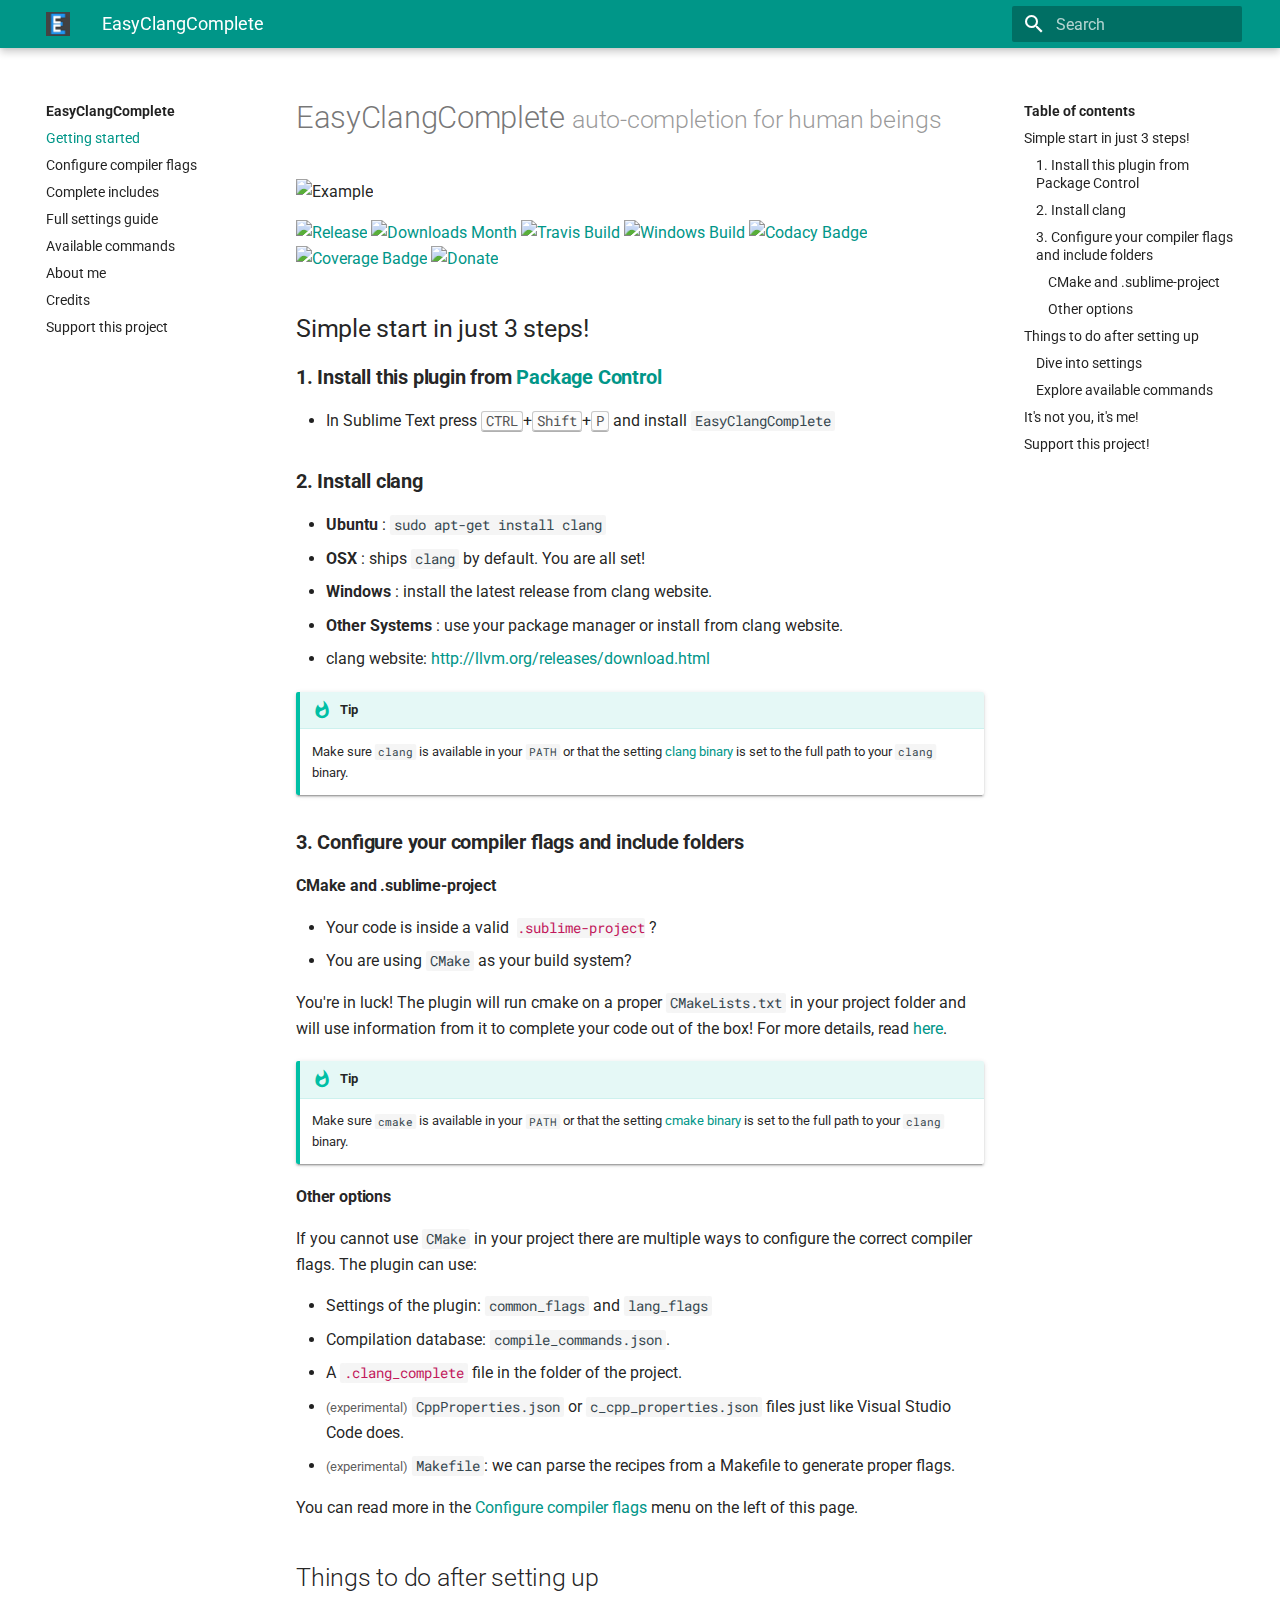
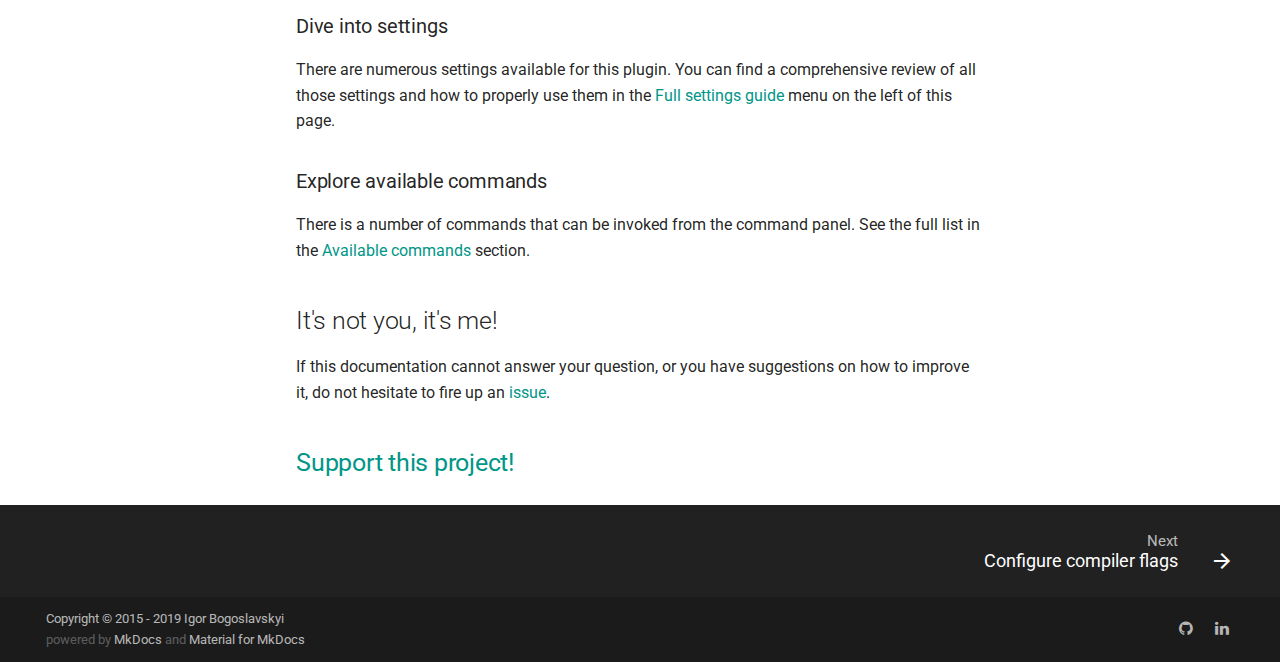
==== index.html @ f1933f2a "Deploy niosus/EasyClangComplete to github.com/niosus/EasyClangComplete.git:gh-pages" ====
<!doctype html>
<html lang="en" class="no-js">
  <head>
    
      <meta charset="utf-8">
      <meta name="viewport" content="width=device-width,initial-scale=1">
      <meta http-equiv="x-ua-compatible" content="ie=edge">
      
      
      
      
        <meta name="lang:clipboard.copy" content="Copy to clipboard">
      
        <meta name="lang:clipboard.copied" content="Copied to clipboard">
      
        <meta name="lang:search.language" content="en">
      
        <meta name="lang:search.pipeline.stopwords" content="True">
      
        <meta name="lang:search.pipeline.trimmer" content="True">
      
        <meta name="lang:search.result.none" content="No matching documents">
      
        <meta name="lang:search.result.one" content="1 matching document">
      
        <meta name="lang:search.result.other" content="# matching documents">
      
        <meta name="lang:search.tokenizer" content="[\s\-]+">
      
      <link rel="shortcut icon" href="img/favicon.ico">
      <meta name="generator" content="mkdocs-1.0.4, mkdocs-material-4.1.1">
    
    
      
        <title>EasyClangComplete</title>
      
    
    
      <link rel="stylesheet" href="assets/stylesheets/application.3020aac5.css">
      
        <link rel="stylesheet" href="assets/stylesheets/application-palette.224b79ff.css">
      
      
        
        
        <meta name="theme-color" content="#009688">
      
    
    
      <script src="assets/javascripts/modernizr.01ccdecf.js"></script>
    
    
      
        <link href="https://fonts.gstatic.com" rel="preconnect" crossorigin>
        <link rel="stylesheet" href="https://fonts.googleapis.com/css?family=Roboto:300,400,400i,700|Roboto+Mono">
        <style>body,input{font-family:"Roboto","Helvetica Neue",Helvetica,Arial,sans-serif}code,kbd,pre{font-family:"Roboto Mono","Courier New",Courier,monospace}</style>
      
    
    <link rel="stylesheet" href="assets/fonts/material-icons.css">
    
    
    
      
    
    
  </head>
  
    
    
    <body dir="ltr" data-md-color-primary="teal" data-md-color-accent="cyan">
  
    <svg class="md-svg">
      <defs>
        
        
      </defs>
    </svg>
    <input class="md-toggle" data-md-toggle="drawer" type="checkbox" id="__drawer" autocomplete="off">
    <input class="md-toggle" data-md-toggle="search" type="checkbox" id="__search" autocomplete="off">
    <label class="md-overlay" data-md-component="overlay" for="__drawer"></label>
    
      <a href="#easyclangcomplete-auto-completion-for-human-beings" tabindex="1" class="md-skip">
        Skip to content
      </a>
    
    
      <header class="md-header" data-md-component="header">
  <nav class="md-header-nav md-grid">
    <div class="md-flex">
      <div class="md-flex__cell md-flex__cell--shrink">
        <a href="." title="EasyClangComplete" class="md-header-nav__button md-logo">
          
            <img src="img/ecc.png" width="24" height="24">
          
        </a>
      </div>
      <div class="md-flex__cell md-flex__cell--shrink">
        <label class="md-icon md-icon--menu md-header-nav__button" for="__drawer"></label>
      </div>
      <div class="md-flex__cell md-flex__cell--stretch">
        <div class="md-flex__ellipsis md-header-nav__title" data-md-component="title">
          
            <span class="md-header-nav__topic">
              EasyClangComplete
            </span>
            <span class="md-header-nav__topic">
              Getting started
            </span>
          
        </div>
      </div>
      <div class="md-flex__cell md-flex__cell--shrink">
        
          <label class="md-icon md-icon--search md-header-nav__button" for="__search"></label>
          
<div class="md-search" data-md-component="search" role="dialog">
  <label class="md-search__overlay" for="__search"></label>
  <div class="md-search__inner" role="search">
    <form class="md-search__form" name="search">
      <input type="text" class="md-search__input" name="query" placeholder="Search" autocapitalize="off" autocorrect="off" autocomplete="off" spellcheck="false" data-md-component="query" data-md-state="active">
      <label class="md-icon md-search__icon" for="__search"></label>
      <button type="reset" class="md-icon md-search__icon" data-md-component="reset" tabindex="-1">
        &#xE5CD;
      </button>
    </form>
    <div class="md-search__output">
      <div class="md-search__scrollwrap" data-md-scrollfix>
        <div class="md-search-result" data-md-component="result">
          <div class="md-search-result__meta">
            Type to start searching
          </div>
          <ol class="md-search-result__list"></ol>
        </div>
      </div>
    </div>
  </div>
</div>
        
      </div>
      
    </div>
  </nav>
</header>
    
    <div class="md-container">
      
        
      
      
      <main class="md-main">
        <div class="md-main__inner md-grid" data-md-component="container">
          
            
              <div class="md-sidebar md-sidebar--primary" data-md-component="navigation">
                <div class="md-sidebar__scrollwrap">
                  <div class="md-sidebar__inner">
                    <nav class="md-nav md-nav--primary" data-md-level="0">
  <label class="md-nav__title md-nav__title--site" for="__drawer">
    <a href="." title="EasyClangComplete" class="md-nav__button md-logo">
      
        <img src="img/ecc.png" width="48" height="48">
      
    </a>
    EasyClangComplete
  </label>
  
  <ul class="md-nav__list" data-md-scrollfix>
    
      
      
      

  


  <li class="md-nav__item md-nav__item--active">
    
    <input class="md-toggle md-nav__toggle" data-md-toggle="toc" type="checkbox" id="__toc">
    
      
    
    
      <label class="md-nav__link md-nav__link--active" for="__toc">
        Getting started
      </label>
    
    <a href="." title="Getting started" class="md-nav__link md-nav__link--active">
      Getting started
    </a>
    
      
<nav class="md-nav md-nav--secondary">
  
  
    
  
  
    <label class="md-nav__title" for="__toc">Table of contents</label>
    <ul class="md-nav__list" data-md-scrollfix>
      
        <li class="md-nav__item">
  <a href="#simple-start-in-just-3-steps" title="Simple start in just 3 steps!" class="md-nav__link">
    Simple start in just 3 steps!
  </a>
  
    <nav class="md-nav">
      <ul class="md-nav__list">
        
          <li class="md-nav__item">
  <a href="#1-install-this-plugin-from-package-control" title="1. Install this plugin from Package Control" class="md-nav__link">
    1. Install this plugin from Package Control
  </a>
  
</li>
        
          <li class="md-nav__item">
  <a href="#2-install-clang" title="2. Install clang" class="md-nav__link">
    2. Install clang
  </a>
  
</li>
        
          <li class="md-nav__item">
  <a href="#3-configure-your-compiler-flags-and-include-folders" title="3. Configure your compiler flags and include folders" class="md-nav__link">
    3. Configure your compiler flags and include folders
  </a>
  
    <nav class="md-nav">
      <ul class="md-nav__list">
        
          <li class="md-nav__item">
  <a href="#cmake-and-sublime-project" title="CMake and .sublime-project" class="md-nav__link">
    CMake and .sublime-project
  </a>
  
</li>
        
          <li class="md-nav__item">
  <a href="#other-options" title="Other options" class="md-nav__link">
    Other options
  </a>
  
</li>
        
      </ul>
    </nav>
  
</li>
        
      </ul>
    </nav>
  
</li>
      
        <li class="md-nav__item">
  <a href="#things-to-do-after-setting-up" title="Things to do after setting up" class="md-nav__link">
    Things to do after setting up
  </a>
  
    <nav class="md-nav">
      <ul class="md-nav__list">
        
          <li class="md-nav__item">
  <a href="#dive-into-settings" title="Dive into settings" class="md-nav__link">
    Dive into settings
  </a>
  
</li>
        
          <li class="md-nav__item">
  <a href="#explore-available-commands" title="Explore available commands" class="md-nav__link">
    Explore available commands
  </a>
  
</li>
        
      </ul>
    </nav>
  
</li>
      
        <li class="md-nav__item">
  <a href="#its-not-you-its-me" title="It's not you, it's me!" class="md-nav__link">
    It's not you, it's me!
  </a>
  
</li>
      
        <li class="md-nav__item">
  <a href="#support-this-project" title="Support this project!" class="md-nav__link">
    Support this project!
  </a>
  
</li>
      
      
      
      
      
    </ul>
  
</nav>
    
  </li>

    
      
      
      


  <li class="md-nav__item">
    <a href="configs/" title="Configure compiler flags" class="md-nav__link">
      Configure compiler flags
    </a>
  </li>

    
      
      
      


  <li class="md-nav__item">
    <a href="includes_completion/" title="Complete includes" class="md-nav__link">
      Complete includes
    </a>
  </li>

    
      
      
      


  <li class="md-nav__item">
    <a href="settings/" title="Full settings guide" class="md-nav__link">
      Full settings guide
    </a>
  </li>

    
      
      
      


  <li class="md-nav__item">
    <a href="commands/" title="Available commands" class="md-nav__link">
      Available commands
    </a>
  </li>

    
      
      
      


  <li class="md-nav__item">
    <a href="about/" title="About me" class="md-nav__link">
      About me
    </a>
  </li>

    
      
      
      


  <li class="md-nav__item">
    <a href="credits/" title="Credits" class="md-nav__link">
      Credits
    </a>
  </li>

    
      
      
      


  <li class="md-nav__item">
    <a href="support/" title="Support this project" class="md-nav__link">
      Support this project
    </a>
  </li>

    
  </ul>
</nav>
                  </div>
                </div>
              </div>
            
            
              <div class="md-sidebar md-sidebar--secondary" data-md-component="toc">
                <div class="md-sidebar__scrollwrap">
                  <div class="md-sidebar__inner">
                    
<nav class="md-nav md-nav--secondary">
  
  
    
  
  
    <label class="md-nav__title" for="__toc">Table of contents</label>
    <ul class="md-nav__list" data-md-scrollfix>
      
        <li class="md-nav__item">
  <a href="#simple-start-in-just-3-steps" title="Simple start in just 3 steps!" class="md-nav__link">
    Simple start in just 3 steps!
  </a>
  
    <nav class="md-nav">
      <ul class="md-nav__list">
        
          <li class="md-nav__item">
  <a href="#1-install-this-plugin-from-package-control" title="1. Install this plugin from Package Control" class="md-nav__link">
    1. Install this plugin from Package Control
  </a>
  
</li>
        
          <li class="md-nav__item">
  <a href="#2-install-clang" title="2. Install clang" class="md-nav__link">
    2. Install clang
  </a>
  
</li>
        
          <li class="md-nav__item">
  <a href="#3-configure-your-compiler-flags-and-include-folders" title="3. Configure your compiler flags and include folders" class="md-nav__link">
    3. Configure your compiler flags and include folders
  </a>
  
    <nav class="md-nav">
      <ul class="md-nav__list">
        
          <li class="md-nav__item">
  <a href="#cmake-and-sublime-project" title="CMake and .sublime-project" class="md-nav__link">
    CMake and .sublime-project
  </a>
  
</li>
        
          <li class="md-nav__item">
  <a href="#other-options" title="Other options" class="md-nav__link">
    Other options
  </a>
  
</li>
        
      </ul>
    </nav>
  
</li>
        
      </ul>
    </nav>
  
</li>
      
        <li class="md-nav__item">
  <a href="#things-to-do-after-setting-up" title="Things to do after setting up" class="md-nav__link">
    Things to do after setting up
  </a>
  
    <nav class="md-nav">
      <ul class="md-nav__list">
        
          <li class="md-nav__item">
  <a href="#dive-into-settings" title="Dive into settings" class="md-nav__link">
    Dive into settings
  </a>
  
</li>
        
          <li class="md-nav__item">
  <a href="#explore-available-commands" title="Explore available commands" class="md-nav__link">
    Explore available commands
  </a>
  
</li>
        
      </ul>
    </nav>
  
</li>
      
        <li class="md-nav__item">
  <a href="#its-not-you-its-me" title="It's not you, it's me!" class="md-nav__link">
    It's not you, it's me!
  </a>
  
</li>
      
        <li class="md-nav__item">
  <a href="#support-this-project" title="Support this project!" class="md-nav__link">
    Support this project!
  </a>
  
</li>
      
      
      
      
      
    </ul>
  
</nav>
                  </div>
                </div>
              </div>
            
          
          <div class="md-content">
            <article class="md-content__inner md-typeset">
              
                
                
                <h1 id="easyclangcomplete-auto-completion-for-human-beings">EasyClangComplete <small> auto-completion for human beings </small><a class="headerlink" href="#easyclangcomplete-auto-completion-for-human-beings" title="Permanent link">&para;</a></h1>
<p><img alt="Example" src="img/AutoComplete.gif" /></p>
<p><a href="https://github.com/niosus/EasyClangComplete/releases"><img alt="Release" src="https://img.shields.io/github/release/niosus/EasyClangComplete.svg?style=flat-square" /></a>
<a href="https://packagecontrol.io/packages/EasyClangComplete"><img alt="Downloads Month" src="https://img.shields.io/packagecontrol/dm/EasyClangComplete.svg?maxAge=3600&amp;style=flat-square" /></a>
<a href="https://travis-ci.org/niosus/EasyClangComplete"><img alt="Travis Build" src="https://img.shields.io/travis/niosus/EasyClangComplete/master.svg?style=flat-square&amp;label=linux%20|%20osx" /></a>
<a href="https://ci.appveyor.com/project/niosus/easyclangcomplete/branch/master"><img alt="Windows Build" src="https://img.shields.io/appveyor/ci/niosus/easyclangcomplete/master.svg?style=flat-square&amp;label=windows" /></a>
<a href="https://www.codacy.com/app/zabugr/EasyClangComplete/dashboard"><img alt="Codacy Badge" src="https://img.shields.io/codacy/grade/254f8db44b004dffa76b8cebfece4c06.svg?style=flat-square&amp;label=quality" /></a>
<a href="https://www.codacy.com/app/zabugr/EasyClangComplete/dashboard"><img alt="Coverage Badge" src="https://img.shields.io/codacy/coverage/254f8db44b004dffa76b8cebfece4c06.svg?style=flat-square" /></a>
<a href="https://www.paypal.com/cgi-bin/webscr?cmd=_s-xclick&amp;hosted_button_id=2QLY7J4Q944HS"><img alt="Donate" src="https://img.shields.io/badge/Donate-PayPal-blue.svg?style=flat-square" /></a></p>
<h2 id="simple-start-in-just-3-steps"><strong>Simple start in just 3 steps!</strong><a class="headerlink" href="#simple-start-in-just-3-steps" title="Permanent link">&para;</a></h2>
<h3 id="1-install-this-plugin-from-package-control"><strong>1. Install this plugin from <a href="https://packagecontrol.io/">Package Control</a></strong><a class="headerlink" href="#1-install-this-plugin-from-package-control" title="Permanent link">&para;</a></h3>
<ul>
<li>In Sublime Text press <kbd>CTRL</kbd>+<kbd>Shift</kbd>+<kbd>P</kbd> and
  install <code class="codehilite">EasyClangComplete</code></li>
</ul>
<h3 id="2-install-clang"><strong>2. Install clang</strong><a class="headerlink" href="#2-install-clang" title="Permanent link">&para;</a></h3>
<ul>
<li><strong>Ubuntu</strong>        : <code class="codehilite">sudo apt-get install clang</code></li>
<li><strong>OSX</strong>           : ships <code class="codehilite">clang</code> by default. You are all set!</li>
<li><strong>Windows</strong>       : install the latest release from clang website.</li>
<li><strong>Other Systems</strong> : use your package manager or install from clang website.</li>
<li>clang website: <a href="http://llvm.org/releases/download.html">http://llvm.org/releases/download.html</a></li>
</ul>
<div class="admonition tip">
<p class="admonition-title">Tip</p>
<p>Make sure <code class="codehilite">clang</code> is available in your <code class="codehilite">PATH</code> or that the setting <a href="settings/#clang_binary">clang binary</a> is set to the full path to your <code class="codehilite">clang</code> binary.</p>
</div>
<h3 id="3-configure-your-compiler-flags-and-include-folders"><strong>3. Configure your compiler flags and include folders</strong><a class="headerlink" href="#3-configure-your-compiler-flags-and-include-folders" title="Permanent link">&para;</a></h3>
<h4 id="cmake-and-sublime-project">CMake and .sublime-project<a class="headerlink" href="#cmake-and-sublime-project" title="Permanent link">&para;</a></h4>
<ul>
<li>Your code is inside a valid
  <a href="https://www.sublimetext.com/docs/3/projects.html"><code class="codehilite"><span class="na">.sublime-project</span></code></a>?</li>
<li>You are using <code class="codehilite">CMake</code> as your build system?</li>
</ul>
<p>You're in luck! The plugin will run cmake on a proper <code class="codehilite">CMakeLists.txt</code> in your
project folder and will use information from it to complete your code out of
the box! For more details, read <a href="configs/#using-cmake-recommended">here</a>.</p>
<div class="admonition tip">
<p class="admonition-title">Tip</p>
<p>Make sure <code class="codehilite">cmake</code> is available in your <code class="codehilite">PATH</code> or that the setting <a href="settings/#cmake_binary">cmake binary</a> is set to the full path to your <code class="codehilite">clang</code> binary.</p>
</div>
<h4 id="other-options">Other options<a class="headerlink" href="#other-options" title="Permanent link">&para;</a></h4>
<p>If you cannot use <code class="codehilite">CMake</code> in your project there are multiple ways to configure
the correct compiler flags. The plugin can use:</p>
<ul>
<li>Settings of the plugin: <code class="codehilite">common_flags</code> and <code class="codehilite">lang_flags</code></li>
<li>Compilation database: <code class="codehilite">compile_commands.json</code>.</li>
<li>A <code class="codehilite"><span class="na">.clang_complete</span></code> file in the folder of the project.</li>
<li><small>(experimental)</small> <code class="codehilite">CppProperties.json</code> or <code class="codehilite">c_cpp_properties.json</code>
  files just like Visual Studio Code does.</li>
<li><small>(experimental)</small> <code class="codehilite">Makefile</code>: we can parse the recipes from a Makefile to generate proper flags.</li>
</ul>
<p>You can read more in the <a href="configs/">Configure compiler flags</a> menu on
the left of this page.</p>
<h2 id="things-to-do-after-setting-up">Things to do after setting up<a class="headerlink" href="#things-to-do-after-setting-up" title="Permanent link">&para;</a></h2>
<h3 id="dive-into-settings">Dive into settings<a class="headerlink" href="#dive-into-settings" title="Permanent link">&para;</a></h3>
<p>There are numerous settings available for this plugin. You can find a
comprehensive review of all those settings and how to properly use them in the
<a href="settings/">Full settings guide</a> menu on the left of this page.</p>
<h3 id="explore-available-commands">Explore available commands<a class="headerlink" href="#explore-available-commands" title="Permanent link">&para;</a></h3>
<p>There is a number of commands that can be invoked from the command panel. See the full list in the <a href="commands/">Available commands</a> section.</p>
<h2 id="its-not-you-its-me">It's not you, it's me!<a class="headerlink" href="#its-not-you-its-me" title="Permanent link">&para;</a></h2>
<p>If this documentation cannot answer your question, or you have suggestions on
how to improve it, do not hesitate to fire up an
<a href="https://github.com/niosus/EasyClangComplete/issues">issue</a>.</p>
<h2 id="support-this-project"><a href="support/"><strong>Support this project!</strong></a><a class="headerlink" href="#support-this-project" title="Permanent link">&para;</a></h2>
<script src="https://opencollective.com/easyclangcomplete/banner.js"></script>
                
                  
                
              
              
                


              
            </article>
          </div>
        </div>
      </main>
      
        
<footer class="md-footer">
  
    <div class="md-footer-nav">
      <nav class="md-footer-nav__inner md-grid">
        
        
          <a href="configs/" title="Configure compiler flags" class="md-flex md-footer-nav__link md-footer-nav__link--next" rel="next">
            <div class="md-flex__cell md-flex__cell--stretch md-footer-nav__title">
              <span class="md-flex__ellipsis">
                <span class="md-footer-nav__direction">
                  Next
                </span>
                Configure compiler flags
              </span>
            </div>
            <div class="md-flex__cell md-flex__cell--shrink">
              <i class="md-icon md-icon--arrow-forward md-footer-nav__button"></i>
            </div>
          </a>
        
      </nav>
    </div>
  
  <div class="md-footer-meta md-typeset">
    <div class="md-footer-meta__inner md-grid">
      <div class="md-footer-copyright">
        
          <div class="md-footer-copyright__highlight">
            Copyright &copy; 2015 - 2019 Igor Bogoslavskyi
          </div>
        
        powered by
        <a href="https://www.mkdocs.org">MkDocs</a>
        and
        <a href="https://squidfunk.github.io/mkdocs-material/">
          Material for MkDocs</a>
      </div>
      
  <div class="md-footer-social">
    <link rel="stylesheet" href="assets/fonts/font-awesome.css">
    
      <a href="https://github.com/niosus" class="md-footer-social__link fa fa-github"></a>
    
      <a href="https://www.linkedin.com/in/igor-bogoslavskyi-72650b43/" class="md-footer-social__link fa fa-linkedin"></a>
    
  </div>

    </div>
  </div>
</footer>
      
    </div>
    
      <script src="assets/javascripts/application.dc02f8ce.js"></script>
      
      <script>app.initialize({version:"1.0.4",url:{base:"."}})</script>
      
    
  </body>
</html>
---- assets/stylesheets/application.3020aac5.css ----
@charset "UTF-8";html{box-sizing:border-box}*,:after,:before{box-sizing:inherit}html{-webkit-text-size-adjust:none;-moz-text-size-adjust:none;-ms-text-size-adjust:none;text-size-adjust:none}body{margin:0}hr{overflow:visible;box-sizing:content-box}a{-webkit-text-decoration-skip:objects}a,button,input,label{-webkit-tap-highlight-color:transparent}a{color:inherit;text-decoration:none}small,sub,sup{font-size:80%}sub,sup{position:relative;line-height:0;vertical-align:baseline}sub{bottom:-.25em}sup{top:-.5em}img{border-style:none}table{border-collapse:separate;border-spacing:0}td,th{font-weight:400;vertical-align:top}button{margin:0;padding:0;border:0;outline-style:none;background:transparent;font-size:inherit}input{border:0;outline:0}.md-clipboard:before,.md-icon,.md-nav__button,.md-nav__link:after,.md-nav__title:before,.md-search-result__article--document:before,.md-source-file:before,.md-typeset .admonition>.admonition-title:before,.md-typeset .admonition>summary:before,.md-typeset .critic.comment:before,.md-typeset .footnote-backref,.md-typeset .task-list-control .task-list-indicator:before,.md-typeset details>.admonition-title:before,.md-typeset details>summary:before,.md-typeset summary:after{font-family:Material Icons;font-style:normal;font-variant:normal;font-weight:400;line-height:1;text-transform:none;white-space:nowrap;speak:none;word-wrap:normal;direction:ltr}.md-content__icon,.md-footer-nav__button,.md-header-nav__button,.md-nav__button,.md-nav__title:before,.md-search-result__article--document:before{display:inline-block;margin:.2rem;padding:.4rem;font-size:1.2rem;cursor:pointer}.md-icon--arrow-back:before{content:""}.md-icon--arrow-forward:before{content:""}.md-icon--menu:before{content:""}.md-icon--search:before{content:""}[dir=rtl] .md-icon--arrow-back:before{content:""}[dir=rtl] .md-icon--arrow-forward:before{content:""}body{-webkit-font-smoothing:antialiased;-moz-osx-font-smoothing:grayscale}body,input{color:rgba(0,0,0,.87);-webkit-font-feature-settings:"kern","liga";font-feature-settings:"kern","liga";font-family:Helvetica Neue,Helvetica,Arial,sans-serif}code,kbd,pre{color:rgba(0,0,0,.87);-webkit-font-feature-settings:"kern";font-feature-settings:"kern";font-family:Courier New,Courier,monospace}.md-typeset{font-size:.8rem;line-height:1.6;-webkit-print-color-adjust:exact}.md-typeset blockquote,.md-typeset ol,.md-typeset p,.md-typeset ul{margin:1em 0}.md-typeset h1{margin:0 0 2rem;color:rgba(0,0,0,.54);font-size:1.5625rem;line-height:1.3}.md-typeset h1,.md-typeset h2{font-weight:300;letter-spacing:-.01em}.md-typeset h2{margin:2rem 0 .8rem;font-size:1.25rem;line-height:1.4}.md-typeset h3{margin:1.6rem 0 .8rem;font-size:1rem;font-weight:400;letter-spacing:-.01em;line-height:1.5}.md-typeset h2+h3{margin-top:.8rem}.md-typeset h4{font-size:.8rem}.md-typeset h4,.md-typeset h5,.md-typeset h6{margin:.8rem 0;font-weight:700;letter-spacing:-.01em}.md-typeset h5,.md-typeset h6{color:rgba(0,0,0,.54);font-size:.64rem}.md-typeset h5{text-transform:uppercase}.md-typeset hr{margin:1.5em 0;border-bottom:.05rem dotted rgba(0,0,0,.26)}.md-typeset a{color:#3f51b5;word-break:break-word}.md-typeset a,.md-typeset a:before{transition:color .125s}.md-typeset a:active,.md-typeset a:hover{color:#536dfe}.md-typeset code,.md-typeset pre{background-color:hsla(0,0%,92.5%,.5);color:#37474f;font-size:85%;direction:ltr}.md-typeset code{margin:0 .29412em;padding:.07353em 0;border-radius:.1rem;box-shadow:.29412em 0 0 hsla(0,0%,92.5%,.5),-.29412em 0 0 hsla(0,0%,92.5%,.5);word-break:break-word;-webkit-box-decoration-break:clone;box-decoration-break:clone}.md-typeset h1 code,.md-typeset h2 code,.md-typeset h3 code,.md-typeset h4 code,.md-typeset h5 code,.md-typeset h6 code{margin:0;background-color:transparent;box-shadow:none}.md-typeset a>code{margin:inherit;padding:inherit;border-radius:initial;background-color:inherit;color:inherit;box-shadow:none}.md-typeset pre{position:relative;margin:1em 0;border-radius:.1rem;line-height:1.4;-webkit-overflow-scrolling:touch}.md-typeset pre>code{display:block;margin:0;padding:.525rem .6rem;background-color:transparent;font-size:inherit;box-shadow:none;-webkit-box-decoration-break:slice;box-decoration-break:slice;overflow:auto}.md-typeset pre>code::-webkit-scrollbar{width:.2rem;height:.2rem}.md-typeset pre>code::-webkit-scrollbar-thumb{background-color:rgba(0,0,0,.26)}.md-typeset pre>code::-webkit-scrollbar-thumb:hover{background-color:#536dfe}.md-typeset kbd{padding:0 .29412em;border-radius:.15rem;border:.05rem solid #c9c9c9;border-bottom-color:#bcbcbc;background-color:#fcfcfc;color:#555;font-size:85%;box-shadow:0 .05rem 0 #b0b0b0;word-break:break-word}.md-typeset mark{margin:0 .25em;padding:.0625em 0;border-radius:.1rem;background-color:rgba(255,235,59,.5);box-shadow:.25em 0 0 rgba(255,235,59,.5),-.25em 0 0 rgba(255,235,59,.5);word-break:break-word;-webkit-box-decoration-break:clone;box-decoration-break:clone}.md-typeset abbr{border-bottom:.05rem dotted rgba(0,0,0,.54);text-decoration:none;cursor:help}.md-typeset small{opacity:.75}.md-typeset sub,.md-typeset sup{margin-left:.07812em}[dir=rtl] .md-typeset sub,[dir=rtl] .md-typeset sup{margin-right:.07812em;margin-left:0}.md-typeset blockquote{padding-left:.6rem;border-left:.2rem solid rgba(0,0,0,.26);color:rgba(0,0,0,.54)}[dir=rtl] .md-typeset blockquote{padding-right:.6rem;padding-left:0;border-right:.2rem solid rgba(0,0,0,.26);border-left:initial}.md-typeset ul{list-style-type:disc}.md-typeset ol,.md-typeset ul{margin-left:.625em;padding:0}[dir=rtl] .md-typeset ol,[dir=rtl] .md-typeset ul{margin-right:.625em;margin-left:0}.md-typeset ol ol,.md-typeset ul ol{list-style-type:lower-alpha}.md-typeset ol ol ol,.md-typeset ul ol ol{list-style-type:lower-roman}.md-typeset ol li,.md-typeset ul li{margin-bottom:.5em;margin-left:1.25em}[dir=rtl] .md-typeset ol li,[dir=rtl] .md-typeset ul li{margin-right:1.25em;margin-left:0}.md-typeset ol li blockquote,.md-typeset ol li p,.md-typeset ul li blockquote,.md-typeset ul li p{margin:.5em 0}.md-typeset ol li:last-child,.md-typeset ul li:last-child{margin-bottom:0}.md-typeset ol li ol,.md-typeset ol li ul,.md-typeset ul li ol,.md-typeset ul li ul{margin:.5em 0 .5em .625em}[dir=rtl] .md-typeset ol li ol,[dir=rtl] .md-typeset ol li ul,[dir=rtl] .md-typeset ul li ol,[dir=rtl] .md-typeset ul li ul{margin-right:.625em;margin-left:0}.md-typeset dd{margin:1em 0 1em 1.875em}[dir=rtl] .md-typeset dd{margin-right:1.875em;margin-left:0}.md-typeset iframe,.md-typeset img,.md-typeset svg{max-width:100%}.md-typeset table:not([class]){box-shadow:0 2px 2px 0 rgba(0,0,0,.14),0 1px 5px 0 rgba(0,0,0,.12),0 3px 1px -2px rgba(0,0,0,.2);display:inline-block;max-width:100%;border-radius:.1rem;font-size:.64rem;overflow:auto;-webkit-overflow-scrolling:touch}.md-typeset table:not([class])+*{margin-top:1.5em}.md-typeset table:not([class]) td:not([align]),.md-typeset table:not([class]) th:not([align]){text-align:left}[dir=rtl] .md-typeset table:not([class]) td:not([align]),[dir=rtl] .md-typeset table:not([class]) th:not([align]){text-align:right}.md-typeset table:not([class]) th{min-width:5rem;padding:.6rem .8rem;background-color:rgba(0,0,0,.54);color:#fff;vertical-align:top}.md-typeset table:not([class]) td{padding:.6rem .8rem;border-top:.05rem solid rgba(0,0,0,.07);vertical-align:top}.md-typeset table:not([class]) tr{transition:background-color .125s}.md-typeset table:not([class]) tr:hover{background-color:rgba(0,0,0,.035);box-shadow:inset 0 .05rem 0 #fff}.md-typeset table:not([class]) tr:first-child td{border-top:0}.md-typeset table:not([class]) a{word-break:normal}.md-typeset__scrollwrap{margin:1em -.8rem;overflow-x:auto;-webkit-overflow-scrolling:touch}.md-typeset .md-typeset__table{display:inline-block;margin-bottom:.5em;padding:0 .8rem}.md-typeset .md-typeset__table table{display:table;width:100%;margin:0;overflow:hidden}html{font-size:125%;overflow-x:hidden}body,html{height:100%}body{position:relative;font-size:.5rem}hr{display:block;height:.05rem;padding:0;border:0}.md-svg{display:none}.md-grid{max-width:61rem;margin-right:auto;margin-left:auto}.md-container,.md-main{overflow:auto}.md-container{display:table;width:100%;height:100%;padding-top:2.4rem;table-layout:fixed}.md-main{display:table-row;height:100%}.md-main__inner{height:100%;padding-top:1.5rem;padding-bottom:.05rem}.md-toggle{display:none}.md-overlay{position:fixed;top:0;width:0;height:0;transition:width 0s .25s,height 0s .25s,opacity .25s;background-color:rgba(0,0,0,.54);opacity:0;z-index:3}.md-flex{display:table}.md-flex__cell{display:table-cell;position:relative;vertical-align:top}.md-flex__cell--shrink{width:0}.md-flex__cell--stretch{display:table;width:100%;table-layout:fixed}.md-flex__ellipsis{display:table-cell;text-overflow:ellipsis;white-space:nowrap;overflow:hidden}.md-skip{position:fixed;width:.05rem;height:.05rem;margin:.5rem;padding:.3rem .5rem;-webkit-transform:translateY(.4rem);transform:translateY(.4rem);border-radius:.1rem;background-color:rgba(0,0,0,.87);color:#fff;font-size:.64rem;opacity:0;overflow:hidden}.md-skip:focus{width:auto;height:auto;clip:auto;-webkit-transform:translateX(0);transform:translateX(0);transition:opacity .175s 75ms,-webkit-transform .25s cubic-bezier(.4,0,.2,1);transition:transform .25s cubic-bezier(.4,0,.2,1),opacity .175s 75ms;transition:transform .25s cubic-bezier(.4,0,.2,1),opacity .175s 75ms,-webkit-transform .25s cubic-bezier(.4,0,.2,1);opacity:1;z-index:10}@page{margin:25mm}.md-clipboard{position:absolute;top:.3rem;right:.3rem;width:1.4rem;height:1.4rem;border-radius:.1rem;font-size:.8rem;cursor:pointer;z-index:1;-webkit-backface-visibility:hidden;backface-visibility:hidden}.md-clipboard:before{transition:color .25s,opacity .25s;color:rgba(0,0,0,.07);content:"\E14D"}.codehilite:hover .md-clipboard:before,.md-typeset .highlight:hover .md-clipboard:before,pre:hover .md-clipboard:before{color:rgba(0,0,0,.54)}.md-clipboard:focus:before,.md-clipboard:hover:before{color:#536dfe}.md-clipboard__message{display:block;position:absolute;top:0;right:1.7rem;padding:.3rem .5rem;-webkit-transform:translateX(.4rem);transform:translateX(.4rem);transition:opacity .175s,-webkit-transform .25s cubic-bezier(.9,.1,.9,0);transition:transform .25s cubic-bezier(.9,.1,.9,0),opacity .175s;transition:transform .25s cubic-bezier(.9,.1,.9,0),opacity .175s,-webkit-transform .25s cubic-bezier(.9,.1,.9,0);border-radius:.1rem;background-color:rgba(0,0,0,.54);color:#fff;font-size:.64rem;white-space:nowrap;opacity:0;pointer-events:none}.md-clipboard__message--active{-webkit-transform:translateX(0);transform:translateX(0);transition:opacity .175s 75ms,-webkit-transform .25s cubic-bezier(.4,0,.2,1);transition:transform .25s cubic-bezier(.4,0,.2,1),opacity .175s 75ms;transition:transform .25s cubic-bezier(.4,0,.2,1),opacity .175s 75ms,-webkit-transform .25s cubic-bezier(.4,0,.2,1);opacity:1;pointer-events:auto}.md-clipboard__message:before{content:attr(aria-label)}.md-clipboard__message:after{display:block;position:absolute;top:50%;right:-.2rem;width:0;margin-top:-.2rem;border-color:transparent rgba(0,0,0,.54);border-style:solid;border-width:.2rem 0 .2rem .2rem;content:""}.md-content__inner{margin:0 .8rem 1.2rem;padding-top:.6rem}.md-content__inner:before{display:block;height:.4rem;content:""}.md-content__inner>:last-child{margin-bottom:0}.md-content__icon{position:relative;margin:.4rem 0;padding:0;float:right}.md-typeset .md-content__icon{color:rgba(0,0,0,.26)}.md-header{position:fixed;top:0;right:0;left:0;height:2.4rem;transition:background-color .25s,color .25s;background-color:#3f51b5;color:#fff;box-shadow:none;z-index:2;-webkit-backface-visibility:hidden;backface-visibility:hidden}.no-js .md-header{transition:none;box-shadow:none}.md-header[data-md-state=shadow]{transition:background-color .25s,color .25s,box-shadow .25s;box-shadow:0 0 .2rem rgba(0,0,0,.1),0 .2rem .4rem rgba(0,0,0,.2)}.md-header-nav{padding:0 .2rem}.md-header-nav__button{position:relative;transition:opacity .25s;z-index:1}.md-header-nav__button:hover{opacity:.7}.md-header-nav__button.md-logo *{display:block}.no-js .md-header-nav__button.md-icon--search{display:none}.md-header-nav__topic{display:block;position:absolute;transition:opacity .15s,-webkit-transform .4s cubic-bezier(.1,.7,.1,1);transition:transform .4s cubic-bezier(.1,.7,.1,1),opacity .15s;transition:transform .4s cubic-bezier(.1,.7,.1,1),opacity .15s,-webkit-transform .4s cubic-bezier(.1,.7,.1,1);text-overflow:ellipsis;white-space:nowrap;overflow:hidden}.md-header-nav__topic+.md-header-nav__topic{-webkit-transform:translateX(1.25rem);transform:translateX(1.25rem);transition:opacity .15s,-webkit-transform .4s cubic-bezier(1,.7,.1,.1);transition:transform .4s cubic-bezier(1,.7,.1,.1),opacity .15s;transition:transform .4s cubic-bezier(1,.7,.1,.1),opacity .15s,-webkit-transform .4s cubic-bezier(1,.7,.1,.1);opacity:0;z-index:-1;pointer-events:none}[dir=rtl] .md-header-nav__topic+.md-header-nav__topic{-webkit-transform:translateX(-1.25rem);transform:translateX(-1.25rem)}.no-js .md-header-nav__topic{position:static}.no-js .md-header-nav__topic+.md-header-nav__topic{display:none}.md-header-nav__title{padding:0 1rem;font-size:.9rem;line-height:2.4rem}.md-header-nav__title[data-md-state=active] .md-header-nav__topic{-webkit-transform:translateX(-1.25rem);transform:translateX(-1.25rem);transition:opacity .15s,-webkit-transform .4s cubic-bezier(1,.7,.1,.1);transition:transform .4s cubic-bezier(1,.7,.1,.1),opacity .15s;transition:transform .4s cubic-bezier(1,.7,.1,.1),opacity .15s,-webkit-transform .4s cubic-bezier(1,.7,.1,.1);opacity:0;z-index:-1;pointer-events:none}[dir=rtl] .md-header-nav__title[data-md-state=active] .md-header-nav__topic{-webkit-transform:translateX(1.25rem);transform:translateX(1.25rem)}.md-header-nav__title[data-md-state=active] .md-header-nav__topic+.md-header-nav__topic{-webkit-transform:translateX(0);transform:translateX(0);transition:opacity .15s,-webkit-transform .4s cubic-bezier(.1,.7,.1,1);transition:transform .4s cubic-bezier(.1,.7,.1,1),opacity .15s;transition:transform .4s cubic-bezier(.1,.7,.1,1),opacity .15s,-webkit-transform .4s cubic-bezier(.1,.7,.1,1);opacity:1;z-index:0;pointer-events:auto}.md-header-nav__source{display:none}.md-hero{transition:background .25s;background-color:#3f51b5;color:#fff;font-size:1rem;overflow:hidden}.md-hero__inner{margin-top:1rem;padding:.8rem .8rem .4rem;transition:opacity .25s,-webkit-transform .4s cubic-bezier(.1,.7,.1,1);transition:transform .4s cubic-bezier(.1,.7,.1,1),opacity .25s;transition:transform .4s cubic-bezier(.1,.7,.1,1),opacity .25s,-webkit-transform .4s cubic-bezier(.1,.7,.1,1);transition-delay:.1s}[data-md-state=hidden] .md-hero__inner{pointer-events:none;-webkit-transform:translateY(.625rem);transform:translateY(.625rem);transition:opacity .1s 0s,-webkit-transform 0s .4s;transition:transform 0s .4s,opacity .1s 0s;transition:transform 0s .4s,opacity .1s 0s,-webkit-transform 0s .4s;opacity:0}.md-hero--expand .md-hero__inner{margin-bottom:1.2rem}.md-footer-nav{background-color:rgba(0,0,0,.87);color:#fff}.md-footer-nav__inner{padding:.2rem;overflow:auto}.md-footer-nav__link{padding-top:1.4rem;padding-bottom:.4rem;transition:opacity .25s}.md-footer-nav__link:hover{opacity:.7}.md-footer-nav__link--prev{width:25%;float:left}[dir=rtl] .md-footer-nav__link--prev{float:right}.md-footer-nav__link--next{width:75%;float:right;text-align:right}[dir=rtl] .md-footer-nav__link--next{float:left;text-align:left}.md-footer-nav__button{transition:background .25s}.md-footer-nav__title{position:relative;padding:0 1rem;font-size:.9rem;line-height:2.4rem}.md-footer-nav__direction{position:absolute;right:0;left:0;margin-top:-1rem;padding:0 1rem;color:hsla(0,0%,100%,.7);font-size:.75rem}.md-footer-meta{background-color:rgba(0,0,0,.895)}.md-footer-meta__inner{padding:.2rem;overflow:auto}html .md-footer-meta.md-typeset a{color:hsla(0,0%,100%,.7)}html .md-footer-meta.md-typeset a:focus,html .md-footer-meta.md-typeset a:hover{color:#fff}.md-footer-copyright{margin:0 .6rem;padding:.4rem 0;color:hsla(0,0%,100%,.3);font-size:.64rem}.md-footer-copyright__highlight{color:hsla(0,0%,100%,.7)}.md-footer-social{margin:0 .4rem;padding:.2rem 0 .6rem}.md-footer-social__link{display:inline-block;width:1.6rem;height:1.6rem;font-size:.8rem;text-align:center}.md-footer-social__link:before{line-height:1.9}.md-nav{font-size:.7rem;line-height:1.3}.md-nav__title{display:block;padding:0 .6rem;font-weight:700;text-overflow:ellipsis;overflow:hidden}.md-nav__title:before{display:none;content:"\E5C4"}[dir=rtl] .md-nav__title:before{content:"\E5C8"}.md-nav__title .md-nav__button{display:none}.md-nav__list{margin:0;padding:0;list-style:none}.md-nav__item{padding:0 .6rem}.md-nav__item:last-child{padding-bottom:.6rem}.md-nav__item .md-nav__item{padding-right:0}[dir=rtl] .md-nav__item .md-nav__item{padding-right:.6rem;padding-left:0}.md-nav__item .md-nav__item:last-child{padding-bottom:0}.md-nav__button img{width:100%;height:auto}.md-nav__link{display:block;margin-top:.625em;transition:color .125s;text-overflow:ellipsis;cursor:pointer;overflow:hidden}.md-nav__item--nested>.md-nav__link:after{content:"\E313"}html .md-nav__link[for=__toc]{display:none}html .md-nav__link[for=__toc]~.md-nav{display:none}html .md-nav__link[for=__toc]+.md-nav__link:after{display:none}.md-nav__link[data-md-state=blur]{color:rgba(0,0,0,.54)}.md-nav__link--active,.md-nav__link:active{color:#3f51b5}.md-nav__item--nested>.md-nav__link{color:inherit}.md-nav__link:focus,.md-nav__link:hover{color:#536dfe}.md-nav__source,.no-js .md-search{display:none}.md-search__overlay{opacity:0;z-index:1}.md-search__form{position:relative}.md-search__input{position:relative;padding:0 2.2rem 0 3.6rem;text-overflow:ellipsis;z-index:2}[dir=rtl] .md-search__input{padding:0 3.6rem 0 2.2rem}.md-search__input::-webkit-input-placeholder{transition:color .25s cubic-bezier(.1,.7,.1,1)}.md-search__input:-ms-input-placeholder{transition:color .25s cubic-bezier(.1,.7,.1,1)}.md-search__input::-ms-input-placeholder{transition:color .25s cubic-bezier(.1,.7,.1,1)}.md-search__input::placeholder{transition:color .25s cubic-bezier(.1,.7,.1,1)}.md-search__input::-webkit-input-placeholder,.md-search__input~.md-search__icon{color:rgba(0,0,0,.54)}.md-search__input:-ms-input-placeholder,.md-search__input~.md-search__icon{color:rgba(0,0,0,.54)}.md-search__input::-ms-input-placeholder,.md-search__input~.md-search__icon{color:rgba(0,0,0,.54)}.md-search__input::placeholder,.md-search__input~.md-search__icon{color:rgba(0,0,0,.54)}.md-search__input::-ms-clear{display:none}.md-search__icon{position:absolute;transition:color .25s cubic-bezier(.1,.7,.1,1),opacity .25s;font-size:1.2rem;cursor:pointer;z-index:2}.md-search__icon:hover{opacity:.7}.md-search__icon[for=__search]{top:.3rem;left:.5rem}[dir=rtl] .md-search__icon[for=__search]{right:.5rem;left:auto}.md-search__icon[for=__search]:before{content:"\E8B6"}.md-search__icon[type=reset]{top:.3rem;right:.5rem;-webkit-transform:scale(.125);transform:scale(.125);transition:opacity .15s,-webkit-transform .15s cubic-bezier(.1,.7,.1,1);transition:transform .15s cubic-bezier(.1,.7,.1,1),opacity .15s;transition:transform .15s cubic-bezier(.1,.7,.1,1),opacity .15s,-webkit-transform .15s cubic-bezier(.1,.7,.1,1);opacity:0}[dir=rtl] .md-search__icon[type=reset]{right:auto;left:.5rem}[data-md-toggle=search]:checked~.md-header .md-search__input:valid~.md-search__icon[type=reset]{-webkit-transform:scale(1);transform:scale(1);opacity:1}[data-md-toggle=search]:checked~.md-header .md-search__input:valid~.md-search__icon[type=reset]:hover{opacity:.7}.md-search__output{position:absolute;width:100%;border-radius:0 0 .1rem .1rem;overflow:hidden;z-index:1}.md-search__scrollwrap{height:100%;background-color:#fff;box-shadow:inset 0 .05rem 0 rgba(0,0,0,.07);overflow-y:auto;-webkit-overflow-scrolling:touch}.md-search-result{color:rgba(0,0,0,.87);word-break:break-word}.md-search-result__meta{padding:0 .8rem;background-color:rgba(0,0,0,.07);color:rgba(0,0,0,.54);font-size:.64rem;line-height:1.8rem}.md-search-result__list{margin:0;padding:0;border-top:.05rem solid rgba(0,0,0,.07);list-style:none}.md-search-result__item{box-shadow:0 -.05rem 0 rgba(0,0,0,.07)}.md-search-result__link{display:block;transition:background .25s;outline:0;overflow:hidden}.md-search-result__link:hover,.md-search-result__link[data-md-state=active]{background-color:rgba(83,109,254,.1)}.md-search-result__link:hover .md-search-result__article:before,.md-search-result__link[data-md-state=active] .md-search-result__article:before{opacity:.7}.md-search-result__link:last-child .md-search-result__teaser{margin-bottom:.6rem}.md-search-result__article{position:relative;padding:0 .8rem;overflow:auto}.md-search-result__article--document:before{position:absolute;left:0;margin:.1rem;transition:opacity .25s;color:rgba(0,0,0,.54);content:"\E880"}[dir=rtl] .md-search-result__article--document:before{right:0;left:auto}.md-search-result__article--document .md-search-result__title{margin:.55rem 0;font-size:.8rem;font-weight:400;line-height:1.4}.md-search-result__title{margin:.5em 0;font-size:.64rem;font-weight:700;line-height:1.4}.md-search-result__teaser{display:-webkit-box;max-height:1.65rem;margin:.5em 0;color:rgba(0,0,0,.54);font-size:.64rem;line-height:1.4;text-overflow:ellipsis;overflow:hidden;-webkit-line-clamp:2}.md-search-result em{font-style:normal;font-weight:700;text-decoration:underline}.md-sidebar{position:absolute;width:12.1rem;padding:1.2rem 0;overflow:hidden}.md-sidebar[data-md-state=lock]{position:fixed;top:2.4rem}.md-sidebar--secondary{display:none}.md-sidebar__scrollwrap{max-height:100%;margin:0 .2rem;overflow-y:auto;-webkit-backface-visibility:hidden;backface-visibility:hidden}.md-sidebar__scrollwrap::-webkit-scrollbar{width:.2rem;height:.2rem}.md-sidebar__scrollwrap::-webkit-scrollbar-thumb{background-color:rgba(0,0,0,.26)}.md-sidebar__scrollwrap::-webkit-scrollbar-thumb:hover{background-color:#536dfe}@-webkit-keyframes md-source__facts--done{0%{height:0}to{height:.65rem}}@keyframes md-source__facts--done{0%{height:0}to{height:.65rem}}@-webkit-keyframes md-source__fact--done{0%{-webkit-transform:translateY(100%);transform:translateY(100%);opacity:0}50%{opacity:0}to{-webkit-transform:translateY(0);transform:translateY(0);opacity:1}}@keyframes md-source__fact--done{0%{-webkit-transform:translateY(100%);transform:translateY(100%);opacity:0}50%{opacity:0}to{-webkit-transform:translateY(0);transform:translateY(0);opacity:1}}.md-source{display:block;padding-right:.6rem;transition:opacity .25s;font-size:.65rem;line-height:1.2;white-space:nowrap}[dir=rtl] .md-source{padding-right:0;padding-left:.6rem}.md-source:hover{opacity:.7}.md-source:after{display:inline-block;height:2.4rem;content:"";vertical-align:middle}.md-source__icon{display:inline-block;width:2.4rem;height:2.4rem;content:"";vertical-align:middle}.md-source__icon svg{width:1.2rem;height:1.2rem;margin-top:.6rem;margin-left:.6rem}[dir=rtl] .md-source__icon svg{margin-right:.6rem;margin-left:0}.md-source__icon+.md-source__repository{margin-left:-2.2rem;padding-left:2rem}[dir=rtl] .md-source__icon+.md-source__repository{margin-right:-2.2rem;margin-left:0;padding-right:2rem;padding-left:0}.md-source__repository{display:inline-block;max-width:100%;margin-left:.6rem;font-weight:700;text-overflow:ellipsis;overflow:hidden;vertical-align:middle}.md-source__facts{margin:0;padding:0;font-size:.55rem;font-weight:700;list-style-type:none;opacity:.75;overflow:hidden}[data-md-state=done] .md-source__facts{-webkit-animation:md-source__facts--done .25s ease-in;animation:md-source__facts--done .25s ease-in}.md-source__fact{float:left}[dir=rtl] .md-source__fact{float:right}[data-md-state=done] .md-source__fact{-webkit-animation:md-source__fact--done .4s ease-out;animation:md-source__fact--done .4s ease-out}.md-source__fact:before{margin:0 .1rem;content:"\00B7"}.md-source__fact:first-child:before{display:none}.md-source-file{display:inline-block;margin:1em .5em 1em 0;padding-right:.25rem;border-radius:.1rem;background-color:rgba(0,0,0,.07);font-size:.64rem;list-style-type:none;cursor:pointer;overflow:hidden}.md-source-file:before{display:inline-block;margin-right:.25rem;padding:.25rem;background-color:rgba(0,0,0,.26);color:#fff;font-size:.8rem;content:"\E86F";vertical-align:middle}html .md-source-file{transition:background .4s,color .4s,box-shadow .4s cubic-bezier(.4,0,.2,1)}html .md-source-file:before{transition:inherit}html body .md-typeset .md-source-file{color:rgba(0,0,0,.54)}.md-source-file:hover{box-shadow:0 0 8px rgba(0,0,0,.18),0 8px 16px rgba(0,0,0,.36)}.md-source-file:hover:before{background-color:#536dfe}.md-tabs{width:100%;transition:background .25s;background-color:#3f51b5;color:#fff;overflow:auto}.md-tabs__list{margin:0 0 0 .2rem;padding:0;list-style:none;white-space:nowrap}.md-tabs__item{display:inline-block;height:2.4rem;padding-right:.6rem;padding-left:.6rem}.md-tabs__link{display:block;margin-top:.8rem;transition:opacity .25s,-webkit-transform .4s cubic-bezier(.1,.7,.1,1);transition:transform .4s cubic-bezier(.1,.7,.1,1),opacity .25s;transition:transform .4s cubic-bezier(.1,.7,.1,1),opacity .25s,-webkit-transform .4s cubic-bezier(.1,.7,.1,1);font-size:.7rem;opacity:.7}.md-tabs__link--active,.md-tabs__link:hover{color:inherit;opacity:1}.md-tabs__item:nth-child(2) .md-tabs__link{transition-delay:.02s}.md-tabs__item:nth-child(3) .md-tabs__link{transition-delay:.04s}.md-tabs__item:nth-child(4) .md-tabs__link{transition-delay:.06s}.md-tabs__item:nth-child(5) .md-tabs__link{transition-delay:.08s}.md-tabs__item:nth-child(6) .md-tabs__link{transition-delay:.1s}.md-tabs__item:nth-child(7) .md-tabs__link{transition-delay:.12s}.md-tabs__item:nth-child(8) .md-tabs__link{transition-delay:.14s}.md-tabs__item:nth-child(9) .md-tabs__link{transition-delay:.16s}.md-tabs__item:nth-child(10) .md-tabs__link{transition-delay:.18s}.md-tabs__item:nth-child(11) .md-tabs__link{transition-delay:.2s}.md-tabs__item:nth-child(12) .md-tabs__link{transition-delay:.22s}.md-tabs__item:nth-child(13) .md-tabs__link{transition-delay:.24s}.md-tabs__item:nth-child(14) .md-tabs__link{transition-delay:.26s}.md-tabs__item:nth-child(15) .md-tabs__link{transition-delay:.28s}.md-tabs__item:nth-child(16) .md-tabs__link{transition-delay:.3s}.md-tabs[data-md-state=hidden]{pointer-events:none}.md-tabs[data-md-state=hidden] .md-tabs__link{-webkit-transform:translateY(50%);transform:translateY(50%);transition:color .25s,opacity .1s,-webkit-transform 0s .4s;transition:color .25s,transform 0s .4s,opacity .1s;transition:color .25s,transform 0s .4s,opacity .1s,-webkit-transform 0s .4s;opacity:0}.md-typeset .admonition,.md-typeset details{box-shadow:0 2px 2px 0 rgba(0,0,0,.14),0 1px 5px 0 rgba(0,0,0,.12),0 3px 1px -2px rgba(0,0,0,.2);position:relative;margin:1.5625em 0;padding:0 .6rem;border-left:.2rem solid #448aff;border-radius:.1rem;font-size:.64rem;overflow:auto}[dir=rtl] .md-typeset .admonition,[dir=rtl] .md-typeset details{border-right:.2rem solid #448aff;border-left:none}html .md-typeset .admonition>:last-child,html .md-typeset details>:last-child{margin-bottom:.6rem}.md-typeset .admonition .admonition,.md-typeset .admonition details,.md-typeset details .admonition,.md-typeset details details{margin:1em 0}.md-typeset .admonition>.admonition-title,.md-typeset .admonition>summary,.md-typeset details>.admonition-title,.md-typeset details>summary{margin:0 -.6rem;padding:.4rem .6rem .4rem 2rem;border-bottom:.05rem solid rgba(68,138,255,.1);background-color:rgba(68,138,255,.1);font-weight:700}[dir=rtl] .md-typeset .admonition>.admonition-title,[dir=rtl] .md-typeset .admonition>summary,[dir=rtl] .md-typeset details>.admonition-title,[dir=rtl] .md-typeset details>summary{padding:.4rem 2rem .4rem .6rem}.md-typeset .admonition>.admonition-title:last-child,.md-typeset .admonition>summary:last-child,.md-typeset details>.admonition-title:last-child,.md-typeset details>summary:last-child{margin-bottom:0}.md-typeset .admonition>.admonition-title:before,.md-typeset .admonition>summary:before,.md-typeset details>.admonition-title:before,.md-typeset details>summary:before{position:absolute;left:.6rem;color:#448aff;font-size:1rem;content:"\E3C9"}[dir=rtl] .md-typeset .admonition>.admonition-title:before,[dir=rtl] .md-typeset .admonition>summary:before,[dir=rtl] .md-typeset details>.admonition-title:before,[dir=rtl] .md-typeset details>summary:before{right:.6rem;left:auto}.md-typeset .admonition.abstract,.md-typeset .admonition.summary,.md-typeset .admonition.tldr,.md-typeset details.abstract,.md-typeset details.summary,.md-typeset details.tldr{border-left-color:#00b0ff}[dir=rtl] .md-typeset .admonition.abstract,[dir=rtl] .md-typeset .admonition.summary,[dir=rtl] .md-typeset .admonition.tldr,[dir=rtl] .md-typeset details.abstract,[dir=rtl] .md-typeset details.summary,[dir=rtl] .md-typeset details.tldr{border-right-color:#00b0ff}.md-typeset .admonition.abstract>.admonition-title,.md-typeset .admonition.abstract>summary,.md-typeset .admonition.summary>.admonition-title,.md-typeset .admonition.summary>summary,.md-typeset .admonition.tldr>.admonition-title,.md-typeset .admonition.tldr>summary,.md-typeset details.abstract>.admonition-title,.md-typeset details.abstract>summary,.md-typeset details.summary>.admonition-title,.md-typeset details.summary>summary,.md-typeset details.tldr>.admonition-title,.md-typeset details.tldr>summary{border-bottom-color:rgba(0,176,255,.1);background-color:rgba(0,176,255,.1)}.md-typeset .admonition.abstract>.admonition-title:before,.md-typeset .admonition.abstract>summary:before,.md-typeset .admonition.summary>.admonition-title:before,.md-typeset .admonition.summary>summary:before,.md-typeset .admonition.tldr>.admonition-title:before,.md-typeset .admonition.tldr>summary:before,.md-typeset details.abstract>.admonition-title:before,.md-typeset details.abstract>summary:before,.md-typeset details.summary>.admonition-title:before,.md-typeset details.summary>summary:before,.md-typeset details.tldr>.admonition-title:before,.md-typeset details.tldr>summary:before{color:#00b0ff;content:""}.md-typeset .admonition.info,.md-typeset .admonition.todo,.md-typeset details.info,.md-typeset details.todo{border-left-color:#00b8d4}[dir=rtl] .md-typeset .admonition.info,[dir=rtl] .md-typeset .admonition.todo,[dir=rtl] .md-typeset details.info,[dir=rtl] .md-typeset details.todo{border-right-color:#00b8d4}.md-typeset .admonition.info>.admonition-title,.md-typeset .admonition.info>summary,.md-typeset .admonition.todo>.admonition-title,.md-typeset .admonition.todo>summary,.md-typeset details.info>.admonition-title,.md-typeset details.info>summary,.md-typeset details.todo>.admonition-title,.md-typeset details.todo>summary{border-bottom-color:rgba(0,184,212,.1);background-color:rgba(0,184,212,.1)}.md-typeset .admonition.info>.admonition-title:before,.md-typeset .admonition.info>summary:before,.md-typeset .admonition.todo>.admonition-title:before,.md-typeset .admonition.todo>summary:before,.md-typeset details.info>.admonition-title:before,.md-typeset details.info>summary:before,.md-typeset details.todo>.admonition-title:before,.md-typeset details.todo>summary:before{color:#00b8d4;content:""}.md-typeset .admonition.hint,.md-typeset .admonition.important,.md-typeset .admonition.tip,.md-typeset details.hint,.md-typeset details.important,.md-typeset details.tip{border-left-color:#00bfa5}[dir=rtl] .md-typeset .admonition.hint,[dir=rtl] .md-typeset .admonition.important,[dir=rtl] .md-typeset .admonition.tip,[dir=rtl] .md-typeset details.hint,[dir=rtl] .md-typeset details.important,[dir=rtl] .md-typeset details.tip{border-right-color:#00bfa5}.md-typeset .admonition.hint>.admonition-title,.md-typeset .admonition.hint>summary,.md-typeset .admonition.important>.admonition-title,.md-typeset .admonition.important>summary,.md-typeset .admonition.tip>.admonition-title,.md-typeset .admonition.tip>summary,.md-typeset details.hint>.admonition-title,.md-typeset details.hint>summary,.md-typeset details.important>.admonition-title,.md-typeset details.important>summary,.md-typeset details.tip>.admonition-title,.md-typeset details.tip>summary{border-bottom-color:rgba(0,191,165,.1);background-color:rgba(0,191,165,.1)}.md-typeset .admonition.hint>.admonition-title:before,.md-typeset .admonition.hint>summary:before,.md-typeset .admonition.important>.admonition-title:before,.md-typeset .admonition.important>summary:before,.md-typeset .admonition.tip>.admonition-title:before,.md-typeset .admonition.tip>summary:before,.md-typeset details.hint>.admonition-title:before,.md-typeset details.hint>summary:before,.md-typeset details.important>.admonition-title:before,.md-typeset details.important>summary:before,.md-typeset details.tip>.admonition-title:before,.md-typeset details.tip>summary:before{color:#00bfa5;content:""}.md-typeset .admonition.check,.md-typeset .admonition.done,.md-typeset .admonition.success,.md-typeset details.check,.md-typeset details.done,.md-typeset details.success{border-left-color:#00c853}[dir=rtl] .md-typeset .admonition.check,[dir=rtl] .md-typeset .admonition.done,[dir=rtl] .md-typeset .admonition.success,[dir=rtl] .md-typeset details.check,[dir=rtl] .md-typeset details.done,[dir=rtl] .md-typeset details.success{border-right-color:#00c853}.md-typeset .admonition.check>.admonition-title,.md-typeset .admonition.check>summary,.md-typeset .admonition.done>.admonition-title,.md-typeset .admonition.done>summary,.md-typeset .admonition.success>.admonition-title,.md-typeset .admonition.success>summary,.md-typeset details.check>.admonition-title,.md-typeset details.check>summary,.md-typeset details.done>.admonition-title,.md-typeset details.done>summary,.md-typeset details.success>.admonition-title,.md-typeset details.success>summary{border-bottom-color:rgba(0,200,83,.1);background-color:rgba(0,200,83,.1)}.md-typeset .admonition.check>.admonition-title:before,.md-typeset .admonition.check>summary:before,.md-typeset .admonition.done>.admonition-title:before,.md-typeset .admonition.done>summary:before,.md-typeset .admonition.success>.admonition-title:before,.md-typeset .admonition.success>summary:before,.md-typeset details.check>.admonition-title:before,.md-typeset details.check>summary:before,.md-typeset details.done>.admonition-title:before,.md-typeset details.done>summary:before,.md-typeset details.success>.admonition-title:before,.md-typeset details.success>summary:before{color:#00c853;content:""}.md-typeset .admonition.faq,.md-typeset .admonition.help,.md-typeset .admonition.question,.md-typeset details.faq,.md-typeset details.help,.md-typeset details.question{border-left-color:#64dd17}[dir=rtl] .md-typeset .admonition.faq,[dir=rtl] .md-typeset .admonition.help,[dir=rtl] .md-typeset .admonition.question,[dir=rtl] .md-typeset details.faq,[dir=rtl] .md-typeset details.help,[dir=rtl] .md-typeset details.question{border-right-color:#64dd17}.md-typeset .admonition.faq>.admonition-title,.md-typeset .admonition.faq>summary,.md-typeset .admonition.help>.admonition-title,.md-typeset .admonition.help>summary,.md-typeset .admonition.question>.admonition-title,.md-typeset .admonition.question>summary,.md-typeset details.faq>.admonition-title,.md-typeset details.faq>summary,.md-typeset details.help>.admonition-title,.md-typeset details.help>summary,.md-typeset details.question>.admonition-title,.md-typeset details.question>summary{border-bottom-color:rgba(100,221,23,.1);background-color:rgba(100,221,23,.1)}.md-typeset .admonition.faq>.admonition-title:before,.md-typeset .admonition.faq>summary:before,.md-typeset .admonition.help>.admonition-title:before,.md-typeset .admonition.help>summary:before,.md-typeset .admonition.question>.admonition-title:before,.md-typeset .admonition.question>summary:before,.md-typeset details.faq>.admonition-title:before,.md-typeset details.faq>summary:before,.md-typeset details.help>.admonition-title:before,.md-typeset details.help>summary:before,.md-typeset details.question>.admonition-title:before,.md-typeset details.question>summary:before{color:#64dd17;content:""}.md-typeset .admonition.attention,.md-typeset .admonition.caution,.md-typeset .admonition.warning,.md-typeset details.attention,.md-typeset details.caution,.md-typeset details.warning{border-left-color:#ff9100}[dir=rtl] .md-typeset .admonition.attention,[dir=rtl] .md-typeset .admonition.caution,[dir=rtl] .md-typeset .admonition.warning,[dir=rtl] .md-typeset details.attention,[dir=rtl] .md-typeset details.caution,[dir=rtl] .md-typeset details.warning{border-right-color:#ff9100}.md-typeset .admonition.attention>.admonition-title,.md-typeset .admonition.attention>summary,.md-typeset .admonition.caution>.admonition-title,.md-typeset .admonition.caution>summary,.md-typeset .admonition.warning>.admonition-title,.md-typeset .admonition.warning>summary,.md-typeset details.attention>.admonition-title,.md-typeset details.attention>summary,.md-typeset details.caution>.admonition-title,.md-typeset details.caution>summary,.md-typeset details.warning>.admonition-title,.md-typeset details.warning>summary{border-bottom-color:rgba(255,145,0,.1);background-color:rgba(255,145,0,.1)}.md-typeset .admonition.attention>.admonition-title:before,.md-typeset .admonition.attention>summary:before,.md-typeset .admonition.caution>.admonition-title:before,.md-typeset .admonition.caution>summary:before,.md-typeset .admonition.warning>.admonition-title:before,.md-typeset .admonition.warning>summary:before,.md-typeset details.attention>.admonition-title:before,.md-typeset details.attention>summary:before,.md-typeset details.caution>.admonition-title:before,.md-typeset details.caution>summary:before,.md-typeset details.warning>.admonition-title:before,.md-typeset details.warning>summary:before{color:#ff9100;content:""}.md-typeset .admonition.fail,.md-typeset .admonition.failure,.md-typeset .admonition.missing,.md-typeset details.fail,.md-typeset details.failure,.md-typeset details.missing{border-left-color:#ff5252}[dir=rtl] .md-typeset .admonition.fail,[dir=rtl] .md-typeset .admonition.failure,[dir=rtl] .md-typeset .admonition.missing,[dir=rtl] .md-typeset details.fail,[dir=rtl] .md-typeset details.failure,[dir=rtl] .md-typeset details.missing{border-right-color:#ff5252}.md-typeset .admonition.fail>.admonition-title,.md-typeset .admonition.fail>summary,.md-typeset .admonition.failure>.admonition-title,.md-typeset .admonition.failure>summary,.md-typeset .admonition.missing>.admonition-title,.md-typeset .admonition.missing>summary,.md-typeset details.fail>.admonition-title,.md-typeset details.fail>summary,.md-typeset details.failure>.admonition-title,.md-typeset details.failure>summary,.md-typeset details.missing>.admonition-title,.md-typeset details.missing>summary{border-bottom-color:rgba(255,82,82,.1);background-color:rgba(255,82,82,.1)}.md-typeset .admonition.fail>.admonition-title:before,.md-typeset .admonition.fail>summary:before,.md-typeset .admonition.failure>.admonition-title:before,.md-typeset .admonition.failure>summary:before,.md-typeset .admonition.missing>.admonition-title:before,.md-typeset .admonition.missing>summary:before,.md-typeset details.fail>.admonition-title:before,.md-typeset details.fail>summary:before,.md-typeset details.failure>.admonition-title:before,.md-typeset details.failure>summary:before,.md-typeset details.missing>.admonition-title:before,.md-typeset details.missing>summary:before{color:#ff5252;content:""}.md-typeset .admonition.danger,.md-typeset .admonition.error,.md-typeset details.danger,.md-typeset details.error{border-left-color:#ff1744}[dir=rtl] .md-typeset .admonition.danger,[dir=rtl] .md-typeset .admonition.error,[dir=rtl] .md-typeset details.danger,[dir=rtl] .md-typeset details.error{border-right-color:#ff1744}.md-typeset .admonition.danger>.admonition-title,.md-typeset .admonition.danger>summary,.md-typeset .admonition.error>.admonition-title,.md-typeset .admonition.error>summary,.md-typeset details.danger>.admonition-title,.md-typeset details.danger>summary,.md-typeset details.error>.admonition-title,.md-typeset details.error>summary{border-bottom-color:rgba(255,23,68,.1);background-color:rgba(255,23,68,.1)}.md-typeset .admonition.danger>.admonition-title:before,.md-typeset .admonition.danger>summary:before,.md-typeset .admonition.error>.admonition-title:before,.md-typeset .admonition.error>summary:before,.md-typeset details.danger>.admonition-title:before,.md-typeset details.danger>summary:before,.md-typeset details.error>.admonition-title:before,.md-typeset details.error>summary:before{color:#ff1744;content:""}.md-typeset .admonition.bug,.md-typeset details.bug{border-left-color:#f50057}[dir=rtl] .md-typeset .admonition.bug,[dir=rtl] .md-typeset details.bug{border-right-color:#f50057}.md-typeset .admonition.bug>.admonition-title,.md-typeset .admonition.bug>summary,.md-typeset details.bug>.admonition-title,.md-typeset details.bug>summary{border-bottom-color:rgba(245,0,87,.1);background-color:rgba(245,0,87,.1)}.md-typeset .admonition.bug>.admonition-title:before,.md-typeset .admonition.bug>summary:before,.md-typeset details.bug>.admonition-title:before,.md-typeset details.bug>summary:before{color:#f50057;content:""}.md-typeset .admonition.example,.md-typeset details.example{border-left-color:#651fff}[dir=rtl] .md-typeset .admonition.example,[dir=rtl] .md-typeset details.example{border-right-color:#651fff}.md-typeset .admonition.example>.admonition-title,.md-typeset .admonition.example>summary,.md-typeset details.example>.admonition-title,.md-typeset details.example>summary{border-bottom-color:rgba(101,31,255,.1);background-color:rgba(101,31,255,.1)}.md-typeset .admonition.example>.admonition-title:before,.md-typeset .admonition.example>summary:before,.md-typeset details.example>.admonition-title:before,.md-typeset details.example>summary:before{color:#651fff;content:""}.md-typeset .admonition.cite,.md-typeset .admonition.quote,.md-typeset details.cite,.md-typeset details.quote{border-left-color:#9e9e9e}[dir=rtl] .md-typeset .admonition.cite,[dir=rtl] .md-typeset .admonition.quote,[dir=rtl] .md-typeset details.cite,[dir=rtl] .md-typeset details.quote{border-right-color:#9e9e9e}.md-typeset .admonition.cite>.admonition-title,.md-typeset .admonition.cite>summary,.md-typeset .admonition.quote>.admonition-title,.md-typeset .admonition.quote>summary,.md-typeset details.cite>.admonition-title,.md-typeset details.cite>summary,.md-typeset details.quote>.admonition-title,.md-typeset details.quote>summary{border-bottom-color:hsla(0,0%,62%,.1);background-color:hsla(0,0%,62%,.1)}.md-typeset .admonition.cite>.admonition-title:before,.md-typeset .admonition.cite>summary:before,.md-typeset .admonition.quote>.admonition-title:before,.md-typeset .admonition.quote>summary:before,.md-typeset details.cite>.admonition-title:before,.md-typeset details.cite>summary:before,.md-typeset details.quote>.admonition-title:before,.md-typeset details.quote>summary:before{color:#9e9e9e;content:""}.codehilite .o,.codehilite .ow,.md-typeset .highlight .o,.md-typeset .highlight .ow{color:inherit}.codehilite .ge,.md-typeset .highlight .ge{color:#000}.codehilite .gr,.md-typeset .highlight .gr{color:#a00}.codehilite .gh,.md-typeset .highlight .gh{color:#999}.codehilite .go,.md-typeset .highlight .go{color:#888}.codehilite .gp,.md-typeset .highlight .gp{color:#555}.codehilite .gs,.md-typeset .highlight .gs{color:inherit}.codehilite .gu,.md-typeset .highlight .gu{color:#aaa}.codehilite .gt,.md-typeset .highlight .gt{color:#a00}.codehilite .gd,.md-typeset .highlight .gd{background-color:#fdd}.codehilite .gi,.md-typeset .highlight .gi{background-color:#dfd}.codehilite .k,.md-typeset .highlight .k{color:#3b78e7}.codehilite .kc,.md-typeset .highlight .kc{color:#a71d5d}.codehilite .kd,.codehilite .kn,.md-typeset .highlight .kd,.md-typeset .highlight .kn{color:#3b78e7}.codehilite .kp,.md-typeset .highlight .kp{color:#a71d5d}.codehilite .kr,.codehilite .kt,.md-typeset .highlight .kr,.md-typeset .highlight .kt{color:#3e61a2}.codehilite .c,.codehilite .cm,.md-typeset .highlight .c,.md-typeset .highlight .cm{color:#999}.codehilite .cp,.md-typeset .highlight .cp{color:#666}.codehilite .c1,.codehilite .ch,.codehilite .cs,.md-typeset .highlight .c1,.md-typeset .highlight .ch,.md-typeset .highlight .cs{color:#999}.codehilite .na,.codehilite .nb,.md-typeset .highlight .na,.md-typeset .highlight .nb{color:#c2185b}.codehilite .bp,.md-typeset .highlight .bp{color:#3e61a2}.codehilite .nc,.md-typeset .highlight .nc{color:#c2185b}.codehilite .no,.md-typeset .highlight .no{color:#3e61a2}.codehilite .nd,.codehilite .ni,.md-typeset .highlight .nd,.md-typeset .highlight .ni{color:#666}.codehilite .ne,.codehilite .nf,.md-typeset .highlight .ne,.md-typeset .highlight .nf{color:#c2185b}.codehilite .nl,.md-typeset .highlight .nl{color:#3b5179}.codehilite .nn,.md-typeset .highlight .nn{color:#ec407a}.codehilite .nt,.md-typeset .highlight .nt{color:#3b78e7}.codehilite .nv,.codehilite .vc,.codehilite .vg,.codehilite .vi,.md-typeset .highlight .nv,.md-typeset .highlight .vc,.md-typeset .highlight .vg,.md-typeset .highlight .vi{color:#3e61a2}.codehilite .nx,.md-typeset .highlight .nx{color:#ec407a}.codehilite .il,.codehilite .m,.codehilite .mf,.codehilite .mh,.codehilite .mi,.codehilite .mo,.md-typeset .highlight .il,.md-typeset .highlight .m,.md-typeset .highlight .mf,.md-typeset .highlight .mh,.md-typeset .highlight .mi,.md-typeset .highlight .mo{color:#e74c3c}.codehilite .s,.codehilite .sb,.codehilite .sc,.md-typeset .highlight .s,.md-typeset .highlight .sb,.md-typeset .highlight .sc{color:#0d904f}.codehilite .sd,.md-typeset .highlight .sd{color:#999}.codehilite .s2,.md-typeset .highlight .s2{color:#0d904f}.codehilite .se,.codehilite .sh,.codehilite .si,.codehilite .sx,.md-typeset .highlight .se,.md-typeset .highlight .sh,.md-typeset .highlight .si,.md-typeset .highlight .sx{color:#183691}.codehilite .sr,.md-typeset .highlight .sr{color:#009926}.codehilite .s1,.codehilite .ss,.md-typeset .highlight .s1,.md-typeset .highlight .ss{color:#0d904f}.codehilite .err,.md-typeset .highlight .err{color:#a61717}.codehilite .w,.md-typeset .highlight .w{color:transparent}.codehilite .hll,.md-typeset .highlight .hll{display:block;margin:0 -.6rem;padding:0 .6rem;background-color:rgba(255,235,59,.5)}.md-typeset .codehilite,.md-typeset .highlight{position:relative;margin:1em 0;padding:0;border-radius:.1rem;background-color:hsla(0,0%,92.5%,.5);color:#37474f;line-height:1.4;-webkit-overflow-scrolling:touch}.md-typeset .codehilite code,.md-typeset .codehilite pre,.md-typeset .highlight code,.md-typeset .highlight pre{display:block;margin:0;padding:.525rem .6rem;background-color:transparent;overflow:auto;vertical-align:top}.md-typeset .codehilite code::-webkit-scrollbar,.md-typeset .codehilite pre::-webkit-scrollbar,.md-typeset .highlight code::-webkit-scrollbar,.md-typeset .highlight pre::-webkit-scrollbar{width:.2rem;height:.2rem}.md-typeset .codehilite code::-webkit-scrollbar-thumb,.md-typeset .codehilite pre::-webkit-scrollbar-thumb,.md-typeset .highlight code::-webkit-scrollbar-thumb,.md-typeset .highlight pre::-webkit-scrollbar-thumb{background-color:rgba(0,0,0,.26)}.md-typeset .codehilite code::-webkit-scrollbar-thumb:hover,.md-typeset .codehilite pre::-webkit-scrollbar-thumb:hover,.md-typeset .highlight code::-webkit-scrollbar-thumb:hover,.md-typeset .highlight pre::-webkit-scrollbar-thumb:hover{background-color:#536dfe}.md-typeset pre.codehilite,.md-typeset pre.highlight{overflow:visible}.md-typeset pre.codehilite code,.md-typeset pre.highlight code{display:block;padding:.525rem .6rem;overflow:auto}.md-typeset .codehilitetable,.md-typeset .highlighttable{display:block;margin:1em 0;border-radius:.2em;font-size:.8rem;overflow:hidden}.md-typeset .codehilitetable tbody,.md-typeset .codehilitetable td,.md-typeset .highlighttable tbody,.md-typeset .highlighttable td{display:block;padding:0}.md-typeset .codehilitetable tr,.md-typeset .highlighttable tr{display:flex}.md-typeset .codehilitetable .codehilite,.md-typeset .codehilitetable .highlight,.md-typeset .codehilitetable .linenodiv,.md-typeset .highlighttable .codehilite,.md-typeset .highlighttable .highlight,.md-typeset .highlighttable .linenodiv{margin:0;border-radius:0}.md-typeset .codehilitetable .linenodiv,.md-typeset .highlighttable .linenodiv{padding:.525rem .6rem}.md-typeset .codehilitetable .linenos,.md-typeset .highlighttable .linenos{background-color:rgba(0,0,0,.07);color:rgba(0,0,0,.26);-webkit-user-select:none;-moz-user-select:none;-ms-user-select:none;user-select:none}.md-typeset .codehilitetable .linenos pre,.md-typeset .highlighttable .linenos pre{margin:0;padding:0;background-color:transparent;color:inherit;text-align:right}.md-typeset .codehilitetable .code,.md-typeset .highlighttable .code{flex:1;overflow:hidden}.md-typeset>.codehilitetable,.md-typeset>.highlighttable{box-shadow:none}.md-typeset [id^="fnref:"]{display:inline-block}.md-typeset [id^="fnref:"]:target{margin-top:-3.8rem;padding-top:3.8rem;pointer-events:none}.md-typeset [id^="fn:"]:before{display:none;height:0;content:""}.md-typeset [id^="fn:"]:target:before{display:block;margin-top:-3.5rem;padding-top:3.5rem;pointer-events:none}.md-typeset .footnote{color:rgba(0,0,0,.54);font-size:.64rem}.md-typeset .footnote ol{margin-left:0}.md-typeset .footnote li{transition:color .25s}.md-typeset .footnote li:target{color:rgba(0,0,0,.87)}.md-typeset .footnote li :first-child{margin-top:0}.md-typeset .footnote li:hover .footnote-backref,.md-typeset .footnote li:target .footnote-backref{-webkit-transform:translateX(0);transform:translateX(0);opacity:1}.md-typeset .footnote li:hover .footnote-backref:hover,.md-typeset .footnote li:target .footnote-backref{color:#536dfe}.md-typeset .footnote-ref{display:inline-block;pointer-events:auto}.md-typeset .footnote-ref:before{display:inline;margin:0 .2em;border-left:.05rem solid rgba(0,0,0,.26);font-size:1.25em;content:"";vertical-align:-.25rem}.md-typeset .footnote-backref{display:inline-block;-webkit-transform:translateX(.25rem);transform:translateX(.25rem);transition:color .25s,opacity .125s .125s,-webkit-transform .25s .125s;transition:transform .25s .125s,color .25s,opacity .125s .125s;transition:transform .25s .125s,color .25s,opacity .125s .125s,-webkit-transform .25s .125s;color:rgba(0,0,0,.26);font-size:0;opacity:0;vertical-align:text-bottom}[dir=rtl] .md-typeset .footnote-backref{-webkit-transform:translateX(-.25rem);transform:translateX(-.25rem)}.md-typeset .footnote-backref:before{display:inline-block;font-size:.8rem;content:"\E31B"}[dir=rtl] .md-typeset .footnote-backref:before{-webkit-transform:scaleX(-1);transform:scaleX(-1)}.md-typeset .headerlink{display:inline-block;margin-left:.5rem;-webkit-transform:translateY(.25rem);transform:translateY(.25rem);transition:color .25s,opacity .125s .25s,-webkit-transform .25s .25s;transition:transform .25s .25s,color .25s,opacity .125s .25s;transition:transform .25s .25s,color .25s,opacity .125s .25s,-webkit-transform .25s .25s;opacity:0}[dir=rtl] .md-typeset .headerlink{margin-right:.5rem;margin-left:0}html body .md-typeset .headerlink{color:rgba(0,0,0,.26)}.md-typeset h1[id]:before{display:block;margin-top:-9px;padding-top:9px;content:""}.md-typeset h1[id]:target:before{margin-top:-3.45rem;padding-top:3.45rem}.md-typeset h1[id] .headerlink:focus,.md-typeset h1[id]:hover .headerlink,.md-typeset h1[id]:target .headerlink{-webkit-transform:translate(0);transform:translate(0);opacity:1}.md-typeset h1[id] .headerlink:focus,.md-typeset h1[id]:hover .headerlink:hover,.md-typeset h1[id]:target .headerlink{color:#536dfe}.md-typeset h2[id]:before{display:block;margin-top:-8px;padding-top:8px;content:""}.md-typeset h2[id]:target:before{margin-top:-3.4rem;padding-top:3.4rem}.md-typeset h2[id] .headerlink:focus,.md-typeset h2[id]:hover .headerlink,.md-typeset h2[id]:target .headerlink{-webkit-transform:translate(0);transform:translate(0);opacity:1}.md-typeset h2[id] .headerlink:focus,.md-typeset h2[id]:hover .headerlink:hover,.md-typeset h2[id]:target .headerlink{color:#536dfe}.md-typeset h3[id]:before{display:block;margin-top:-9px;padding-top:9px;content:""}.md-typeset h3[id]:target:before{margin-top:-3.45rem;padding-top:3.45rem}.md-typeset h3[id] .headerlink:focus,.md-typeset h3[id]:hover .headerlink,.md-typeset h3[id]:target .headerlink{-webkit-transform:translate(0);transform:translate(0);opacity:1}.md-typeset h3[id] .headerlink:focus,.md-typeset h3[id]:hover .headerlink:hover,.md-typeset h3[id]:target .headerlink{color:#536dfe}.md-typeset h4[id]:before{display:block;margin-top:-9px;padding-top:9px;content:""}.md-typeset h4[id]:target:before{margin-top:-3.45rem;padding-top:3.45rem}.md-typeset h4[id] .headerlink:focus,.md-typeset h4[id]:hover .headerlink,.md-typeset h4[id]:target .headerlink{-webkit-transform:translate(0);transform:translate(0);opacity:1}.md-typeset h4[id] .headerlink:focus,.md-typeset h4[id]:hover .headerlink:hover,.md-typeset h4[id]:target .headerlink{color:#536dfe}.md-typeset h5[id]:before{display:block;margin-top:-11px;padding-top:11px;content:""}.md-typeset h5[id]:target:before{margin-top:-3.55rem;padding-top:3.55rem}.md-typeset h5[id] .headerlink:focus,.md-typeset h5[id]:hover .headerlink,.md-typeset h5[id]:target .headerlink{-webkit-transform:translate(0);transform:translate(0);opacity:1}.md-typeset h5[id] .headerlink:focus,.md-typeset h5[id]:hover .headerlink:hover,.md-typeset h5[id]:target .headerlink{color:#536dfe}.md-typeset h6[id]:before{display:block;margin-top:-11px;padding-top:11px;content:""}.md-typeset h6[id]:target:before{margin-top:-3.55rem;padding-top:3.55rem}.md-typeset h6[id] .headerlink:focus,.md-typeset h6[id]:hover .headerlink,.md-typeset h6[id]:target .headerlink{-webkit-transform:translate(0);transform:translate(0);opacity:1}.md-typeset h6[id] .headerlink:focus,.md-typeset h6[id]:hover .headerlink:hover,.md-typeset h6[id]:target .headerlink{color:#536dfe}.md-typeset .MJXc-display{margin:.75em 0;padding:.75em 0;overflow:auto;-webkit-overflow-scrolling:touch}.md-typeset .MathJax_CHTML{outline:0}.md-typeset .critic.comment,.md-typeset del.critic,.md-typeset ins.critic{margin:0 .25em;padding:.0625em 0;border-radius:.1rem;-webkit-box-decoration-break:clone;box-decoration-break:clone}.md-typeset del.critic{background-color:#fdd;box-shadow:.25em 0 0 #fdd,-.25em 0 0 #fdd}.md-typeset ins.critic{background-color:#dfd;box-shadow:.25em 0 0 #dfd,-.25em 0 0 #dfd}.md-typeset .critic.comment{background-color:hsla(0,0%,92.5%,.5);color:#37474f;box-shadow:.25em 0 0 hsla(0,0%,92.5%,.5),-.25em 0 0 hsla(0,0%,92.5%,.5)}.md-typeset .critic.comment:before{padding-right:.125em;color:rgba(0,0,0,.26);content:"\E0B7";vertical-align:-.125em}.md-typeset .critic.block{display:block;margin:1em 0;padding-right:.8rem;padding-left:.8rem;box-shadow:none}.md-typeset .critic.block :first-child{margin-top:.5em}.md-typeset .critic.block :last-child{margin-bottom:.5em}.md-typeset details{display:block;padding-top:0}.md-typeset details[open]>summary:after{-webkit-transform:rotate(180deg);transform:rotate(180deg)}.md-typeset details:not([open]){padding-bottom:0}.md-typeset details:not([open])>summary{border-bottom:none}.md-typeset details summary{padding-right:2rem}[dir=rtl] .md-typeset details summary{padding-left:2rem}.no-details .md-typeset details:not([open])>*{display:none}.no-details .md-typeset details:not([open]) summary{display:block}.md-typeset summary{display:block;outline:none;cursor:pointer}.md-typeset summary::-webkit-details-marker{display:none}.md-typeset summary:after{position:absolute;top:.4rem;right:.6rem;color:rgba(0,0,0,.26);font-size:1rem;content:"\E313"}[dir=rtl] .md-typeset summary:after{right:auto;left:.6rem}.md-typeset .emojione{width:1rem;vertical-align:text-top}.md-typeset code.codehilite,.md-typeset code.highlight{margin:0 .29412em;padding:.07353em 0}.md-typeset .superfences-content{display:none;order:99;width:100%;background-color:#fff}.md-typeset .superfences-content>*{margin:0;border-radius:0}.md-typeset .superfences-tabs{display:flex;position:relative;flex-wrap:wrap;margin:1em 0;border:.05rem solid rgba(0,0,0,.07);border-radius:.2em}.md-typeset .superfences-tabs>input{display:none}.md-typeset .superfences-tabs>input:checked+label{font-weight:700}.md-typeset .superfences-tabs>input:checked+label+.superfences-content{display:block}.md-typeset .superfences-tabs>label{width:auto;padding:.6rem;transition:color .125s;font-size:.64rem;cursor:pointer}html .md-typeset .superfences-tabs>label:hover{color:#536dfe}.md-typeset .task-list-item{position:relative;list-style-type:none}.md-typeset .task-list-item [type=checkbox]{position:absolute;top:.45em;left:-2em}[dir=rtl] .md-typeset .task-list-item [type=checkbox]{right:-2em;left:auto}.md-typeset .task-list-control .task-list-indicator:before{position:absolute;top:.15em;left:-1.25em;color:rgba(0,0,0,.26);font-size:1.25em;content:"\E835";vertical-align:-.25em}[dir=rtl] .md-typeset .task-list-control .task-list-indicator:before{right:-1.25em;left:auto}.md-typeset .task-list-control [type=checkbox]:checked+.task-list-indicator:before{content:"\E834"}.md-typeset .task-list-control [type=checkbox]{opacity:0;z-index:-1}@media print{.md-typeset a:after{color:rgba(0,0,0,.54);content:" [" attr(href) "]"}.md-typeset code,.md-typeset pre{white-space:pre-wrap}.md-typeset code{box-shadow:none;-webkit-box-decoration-break:initial;box-decoration-break:slice}.md-clipboard,.md-content__icon,.md-footer,.md-header,.md-sidebar,.md-tabs,.md-typeset .headerlink{display:none}}@media only screen and (max-width:44.9375em){.md-typeset pre{margin:1em -.8rem;border-radius:0}.md-typeset pre>code{padding:.525rem .8rem}.md-footer-nav__link--prev .md-footer-nav__title{display:none}.md-search-result__teaser{max-height:2.5rem;-webkit-line-clamp:3}.codehilite .hll,.md-typeset .highlight .hll{margin:0 -.8rem;padding:0 .8rem}.md-typeset>.codehilite,.md-typeset>.highlight{margin:1em -.8rem;border-radius:0}.md-typeset>.codehilite code,.md-typeset>.codehilite pre,.md-typeset>.highlight code,.md-typeset>.highlight pre{padding:.525rem .8rem}.md-typeset>.codehilitetable,.md-typeset>.highlighttable{margin:1em -.8rem;border-radius:0}.md-typeset>.codehilitetable .codehilite>code,.md-typeset>.codehilitetable .codehilite>pre,.md-typeset>.codehilitetable .highlight>code,.md-typeset>.codehilitetable .highlight>pre,.md-typeset>.codehilitetable .linenodiv,.md-typeset>.highlighttable .codehilite>code,.md-typeset>.highlighttable .codehilite>pre,.md-typeset>.highlighttable .highlight>code,.md-typeset>.highlighttable .highlight>pre,.md-typeset>.highlighttable .linenodiv{padding:.5rem .8rem}.md-typeset>p>.MJXc-display{margin:.75em -.8rem;padding:.25em .8rem}.md-typeset>.superfences-tabs{margin:1em -.8rem;border:0;border-top:.05rem solid rgba(0,0,0,.07);border-radius:0}.md-typeset>.superfences-tabs code,.md-typeset>.superfences-tabs pre{padding:.525rem .8rem}}@media only screen and (min-width:100em){html{font-size:137.5%}}@media only screen and (min-width:125em){html{font-size:150%}}@media only screen and (max-width:59.9375em){body[data-md-state=lock]{overflow:hidden}.ios body[data-md-state=lock] .md-container{display:none}html .md-nav__link[for=__toc]{display:block;padding-right:2.4rem}html .md-nav__link[for=__toc]:after{color:inherit;content:"\E8DE"}html .md-nav__link[for=__toc]+.md-nav__link{display:none}html .md-nav__link[for=__toc]~.md-nav{display:flex}html [dir=rtl] .md-nav__link{padding-right:.8rem;padding-left:2.4rem}.md-nav__source{display:block;padding:0 .2rem;background-color:rgba(50,64,144,.9675);color:#fff}.md-search__overlay{position:absolute;top:.2rem;left:.2rem;width:1.8rem;height:1.8rem;-webkit-transform-origin:center;transform-origin:center;transition:opacity .2s .2s,-webkit-transform .3s .1s;transition:transform .3s .1s,opacity .2s .2s;transition:transform .3s .1s,opacity .2s .2s,-webkit-transform .3s .1s;border-radius:1rem;background-color:#fff;overflow:hidden;pointer-events:none}[dir=rtl] .md-search__overlay{right:.2rem;left:auto}[data-md-toggle=search]:checked~.md-header .md-search__overlay{transition:opacity .1s,-webkit-transform .4s;transition:transform .4s,opacity .1s;transition:transform .4s,opacity .1s,-webkit-transform .4s;opacity:1}.md-search__inner{position:fixed;top:0;left:100%;width:100%;height:100%;-webkit-transform:translateX(5%);transform:translateX(5%);transition:right 0s .3s,left 0s .3s,opacity .15s .15s,-webkit-transform .15s cubic-bezier(.4,0,.2,1) .15s;transition:right 0s .3s,left 0s .3s,transform .15s cubic-bezier(.4,0,.2,1) .15s,opacity .15s .15s;transition:right 0s .3s,left 0s .3s,transform .15s cubic-bezier(.4,0,.2,1) .15s,opacity .15s .15s,-webkit-transform .15s cubic-bezier(.4,0,.2,1) .15s;opacity:0;z-index:2}[data-md-toggle=search]:checked~.md-header .md-search__inner{left:0;-webkit-transform:translateX(0);transform:translateX(0);transition:right 0s 0s,left 0s 0s,opacity .15s .15s,-webkit-transform .15s cubic-bezier(.1,.7,.1,1) .15s;transition:right 0s 0s,left 0s 0s,transform .15s cubic-bezier(.1,.7,.1,1) .15s,opacity .15s .15s;transition:right 0s 0s,left 0s 0s,transform .15s cubic-bezier(.1,.7,.1,1) .15s,opacity .15s .15s,-webkit-transform .15s cubic-bezier(.1,.7,.1,1) .15s;opacity:1}[dir=rtl] [data-md-toggle=search]:checked~.md-header .md-search__inner{right:0;left:auto}html [dir=rtl] .md-search__inner{right:100%;left:auto;-webkit-transform:translateX(-5%);transform:translateX(-5%)}.md-search__input{width:100%;height:2.4rem;font-size:.9rem}.md-search__icon[for=__search]{top:.6rem;left:.8rem}.md-search__icon[for=__search][for=__search]:before{content:"\E5C4"}[dir=rtl] .md-search__icon[for=__search][for=__search]:before{content:"\E5C8"}.md-search__icon[type=reset]{top:.6rem;right:.8rem}.md-search__output{top:2.4rem;bottom:0}.md-search-result__article--document:before{display:none}}@media only screen and (max-width:76.1875em){[data-md-toggle=drawer]:checked~.md-overlay{width:100%;height:100%;transition:width 0s,height 0s,opacity .25s;opacity:1}.md-header-nav__button.md-icon--home,.md-header-nav__button.md-logo{display:none}.md-hero__inner{margin-top:2.4rem;margin-bottom:1.2rem}.md-nav{background-color:#fff}.md-nav--primary,.md-nav--primary .md-nav{display:flex;position:absolute;top:0;right:0;left:0;flex-direction:column;height:100%;z-index:1}.md-nav--primary .md-nav__item,.md-nav--primary .md-nav__title{font-size:.8rem;line-height:1.5}html .md-nav--primary .md-nav__title{position:relative;height:5.6rem;padding:3rem .8rem .2rem;background-color:rgba(0,0,0,.07);color:rgba(0,0,0,.54);font-weight:400;line-height:2.4rem;white-space:nowrap;cursor:pointer}html .md-nav--primary .md-nav__title:before{display:block;position:absolute;top:.2rem;left:.2rem;width:2rem;height:2rem;color:rgba(0,0,0,.54)}html .md-nav--primary .md-nav__title~.md-nav__list{background-color:#fff;box-shadow:inset 0 .05rem 0 rgba(0,0,0,.07)}html .md-nav--primary .md-nav__title~.md-nav__list>.md-nav__item:first-child{border-top:0}html .md-nav--primary .md-nav__title--site{position:relative;background-color:#3f51b5;color:#fff}html .md-nav--primary .md-nav__title--site .md-nav__button{display:block;position:absolute;top:.2rem;left:.2rem;width:3.2rem;height:3.2rem;font-size:2.4rem}html .md-nav--primary .md-nav__title--site:before{display:none}html [dir=rtl] .md-nav--primary .md-nav__title:before{right:.2rem;left:auto}html [dir=rtl] .md-nav--primary .md-nav__title--site .md-nav__button{right:.2rem;left:auto}.md-nav--primary .md-nav__list{flex:1;overflow-y:auto}.md-nav--primary .md-nav__item{padding:0;border-top:.05rem solid rgba(0,0,0,.07)}[dir=rtl] .md-nav--primary .md-nav__item{padding:0}.md-nav--primary .md-nav__item--nested>.md-nav__link{padding-right:2.4rem}[dir=rtl] .md-nav--primary .md-nav__item--nested>.md-nav__link{padding-right:.8rem;padding-left:2.4rem}.md-nav--primary .md-nav__item--nested>.md-nav__link:after{content:"\E315"}[dir=rtl] .md-nav--primary .md-nav__item--nested>.md-nav__link:after{content:"\E314"}.md-nav--primary .md-nav__link{position:relative;margin-top:0;padding:.6rem .8rem}.md-nav--primary .md-nav__link:after{position:absolute;top:50%;right:.6rem;margin-top:-.6rem;color:inherit;font-size:1.2rem}[dir=rtl] .md-nav--primary .md-nav__link:after{right:auto;left:.6rem}.md-nav--primary .md-nav--secondary .md-nav__link{position:static}.md-nav--primary .md-nav--secondary .md-nav{position:static;background-color:transparent}.md-nav--primary .md-nav--secondary .md-nav .md-nav__link{padding-left:1.4rem}[dir=rtl] .md-nav--primary .md-nav--secondary .md-nav .md-nav__link{padding-right:1.4rem;padding-left:0}.md-nav--primary .md-nav--secondary .md-nav .md-nav .md-nav__link{padding-left:2rem}[dir=rtl] .md-nav--primary .md-nav--secondary .md-nav .md-nav .md-nav__link{padding-right:2rem;padding-left:0}.md-nav--primary .md-nav--secondary .md-nav .md-nav .md-nav .md-nav__link{padding-left:2.6rem}[dir=rtl] .md-nav--primary .md-nav--secondary .md-nav .md-nav .md-nav .md-nav__link{padding-right:2.6rem;padding-left:0}.md-nav--primary .md-nav--secondary .md-nav .md-nav .md-nav .md-nav .md-nav__link{padding-left:3.2rem}[dir=rtl] .md-nav--primary .md-nav--secondary .md-nav .md-nav .md-nav .md-nav .md-nav__link{padding-right:3.2rem;padding-left:0}.md-nav__toggle~.md-nav{display:flex;-webkit-transform:translateX(100%);transform:translateX(100%);transition:opacity .125s .05s,-webkit-transform .25s cubic-bezier(.8,0,.6,1);transition:transform .25s cubic-bezier(.8,0,.6,1),opacity .125s .05s;transition:transform .25s cubic-bezier(.8,0,.6,1),opacity .125s .05s,-webkit-transform .25s cubic-bezier(.8,0,.6,1);opacity:0}[dir=rtl] .md-nav__toggle~.md-nav{-webkit-transform:translateX(-100%);transform:translateX(-100%)}.no-csstransforms3d .md-nav__toggle~.md-nav{display:none}.md-nav__toggle:checked~.md-nav{-webkit-transform:translateX(0);transform:translateX(0);transition:opacity .125s .125s,-webkit-transform .25s cubic-bezier(.4,0,.2,1);transition:transform .25s cubic-bezier(.4,0,.2,1),opacity .125s .125s;transition:transform .25s cubic-bezier(.4,0,.2,1),opacity .125s .125s,-webkit-transform .25s cubic-bezier(.4,0,.2,1);opacity:1}.no-csstransforms3d .md-nav__toggle:checked~.md-nav{display:flex}.md-sidebar--primary{position:fixed;top:0;left:-12.1rem;width:12.1rem;height:100%;-webkit-transform:translateX(0);transform:translateX(0);transition:box-shadow .25s,-webkit-transform .25s cubic-bezier(.4,0,.2,1);transition:transform .25s cubic-bezier(.4,0,.2,1),box-shadow .25s;transition:transform .25s cubic-bezier(.4,0,.2,1),box-shadow .25s,-webkit-transform .25s cubic-bezier(.4,0,.2,1);background-color:#fff;z-index:3}[dir=rtl] .md-sidebar--primary{right:-12.1rem;left:auto}.no-csstransforms3d .md-sidebar--primary{display:none}[data-md-toggle=drawer]:checked~.md-container .md-sidebar--primary{box-shadow:0 8px 10px 1px rgba(0,0,0,.14),0 3px 14px 2px rgba(0,0,0,.12),0 5px 5px -3px rgba(0,0,0,.4);-webkit-transform:translateX(12.1rem);transform:translateX(12.1rem)}[dir=rtl] [data-md-toggle=drawer]:checked~.md-container .md-sidebar--primary{-webkit-transform:translateX(-12.1rem);transform:translateX(-12.1rem)}.no-csstransforms3d [data-md-toggle=drawer]:checked~.md-container .md-sidebar--primary{display:block}.md-sidebar--primary .md-sidebar__scrollwrap{overflow:hidden;position:absolute;top:0;right:0;bottom:0;left:0;margin:0}.md-tabs{display:none}}@media only screen and (min-width:60em){.md-content{margin-right:12.1rem}[dir=rtl] .md-content{margin-right:0;margin-left:12.1rem}.md-header-nav__button.md-icon--search{display:none}.md-header-nav__source{display:block;width:11.5rem;max-width:11.5rem;margin-left:1.4rem;padding-right:.6rem}[dir=rtl] .md-header-nav__source{margin-right:1.4rem;margin-left:0;padding-right:0;padding-left:.6rem}.md-search{padding:.2rem}.md-search__overlay{position:fixed;top:0;left:0;width:0;height:0;transition:width 0s .25s,height 0s .25s,opacity .25s;background-color:rgba(0,0,0,.54);cursor:pointer}[dir=rtl] .md-search__overlay{right:0;left:auto}[data-md-toggle=search]:checked~.md-header .md-search__overlay{width:100%;height:100%;transition:width 0s,height 0s,opacity .25s;opacity:1}.md-search__inner{position:relative;width:11.5rem;padding:.1rem 0;float:right;transition:width .25s cubic-bezier(.1,.7,.1,1)}[dir=rtl] .md-search__inner{float:left}.md-search__form,.md-search__input{border-radius:.1rem}.md-search__input{width:100%;height:1.8rem;padding-left:2.2rem;transition:background-color .25s cubic-bezier(.1,.7,.1,1),color .25s cubic-bezier(.1,.7,.1,1);background-color:rgba(0,0,0,.26);color:inherit;font-size:.8rem}[dir=rtl] .md-search__input{padding-right:2.2rem}.md-search__input+.md-search__icon{color:inherit}.md-search__input::-webkit-input-placeholder{color:hsla(0,0%,100%,.7)}.md-search__input:-ms-input-placeholder{color:hsla(0,0%,100%,.7)}.md-search__input::-ms-input-placeholder{color:hsla(0,0%,100%,.7)}.md-search__input::placeholder{color:hsla(0,0%,100%,.7)}.md-search__input:hover{background-color:hsla(0,0%,100%,.12)}[data-md-toggle=search]:checked~.md-header .md-search__input{border-radius:.1rem .1rem 0 0;background-color:#fff;color:rgba(0,0,0,.87);text-overflow:clip}[data-md-toggle=search]:checked~.md-header .md-search__input+.md-search__icon,[data-md-toggle=search]:checked~.md-header .md-search__input::-webkit-input-placeholder{color:rgba(0,0,0,.54)}[data-md-toggle=search]:checked~.md-header .md-search__input+.md-search__icon,[data-md-toggle=search]:checked~.md-header .md-search__input:-ms-input-placeholder{color:rgba(0,0,0,.54)}[data-md-toggle=search]:checked~.md-header .md-search__input+.md-search__icon,[data-md-toggle=search]:checked~.md-header .md-search__input::-ms-input-placeholder{color:rgba(0,0,0,.54)}[data-md-toggle=search]:checked~.md-header .md-search__input+.md-search__icon,[data-md-toggle=search]:checked~.md-header .md-search__input::placeholder{color:rgba(0,0,0,.54)}.md-search__output{top:1.9rem;transition:opacity .4s;opacity:0}[data-md-toggle=search]:checked~.md-header .md-search__output{box-shadow:0 6px 10px 0 rgba(0,0,0,.14),0 1px 18px 0 rgba(0,0,0,.12),0 3px 5px -1px rgba(0,0,0,.4);opacity:1}.md-search__scrollwrap{max-height:0}[data-md-toggle=search]:checked~.md-header .md-search__scrollwrap{max-height:75vh}.md-search__scrollwrap::-webkit-scrollbar{width:.2rem;height:.2rem}.md-search__scrollwrap::-webkit-scrollbar-thumb{background-color:rgba(0,0,0,.26)}.md-search__scrollwrap::-webkit-scrollbar-thumb:hover{background-color:#536dfe}.md-search-result__meta{padding-left:2.2rem}[dir=rtl] .md-search-result__meta{padding-right:2.2rem;padding-left:0}.md-search-result__article{padding-left:2.2rem}[dir=rtl] .md-search-result__article{padding-right:2.2rem;padding-left:.8rem}.md-sidebar--secondary{display:block;margin-left:100%;-webkit-transform:translate(-100%);transform:translate(-100%)}[dir=rtl] .md-sidebar--secondary{margin-right:100%;margin-left:0;-webkit-transform:translate(100%);transform:translate(100%)}}@media only screen and (min-width:76.25em){.md-content{margin-left:12.1rem}[dir=rtl] .md-content{margin-right:12.1rem}.md-content__inner{margin-right:1.2rem;margin-left:1.2rem}.md-header-nav__button.md-icon--menu{display:none}.md-nav[data-md-state=animate]{transition:max-height .25s cubic-bezier(.86,0,.07,1)}.md-nav__toggle~.md-nav{max-height:0;overflow:hidden}.no-js .md-nav__toggle~.md-nav{display:none}.md-nav[data-md-state=expand],.md-nav__toggle:checked~.md-nav{max-height:100%}.no-js .md-nav[data-md-state=expand],.no-js .md-nav__toggle:checked~.md-nav{display:block}.md-nav__item--nested>.md-nav>.md-nav__title{display:none}.md-nav__item--nested>.md-nav__link:after{display:inline-block;-webkit-transform-origin:.45em .45em;transform-origin:.45em .45em;-webkit-transform-style:preserve-3d;transform-style:preserve-3d;vertical-align:-.125em}.js .md-nav__item--nested>.md-nav__link:after{transition:-webkit-transform .4s;transition:transform .4s;transition:transform .4s,-webkit-transform .4s}.md-nav__item--nested .md-nav__toggle:checked~.md-nav__link:after{-webkit-transform:rotateX(180deg);transform:rotateX(180deg)}[data-md-toggle=search]:checked~.md-header .md-search__inner{width:34.4rem}.md-search__scrollwrap{width:34.4rem}.md-sidebar--secondary{margin-left:61rem}[dir=rtl] .md-sidebar--secondary{margin-right:61rem;margin-left:0}.md-tabs~.md-main .md-nav--primary>.md-nav__list>.md-nav__item--nested{font-size:0;visibility:hidden}.md-tabs--active~.md-main .md-nav--primary .md-nav__title{display:block;padding:0}.md-tabs--active~.md-main .md-nav--primary .md-nav__title--site{display:none}.no-js .md-tabs--active~.md-main .md-nav--primary .md-nav{display:block}.md-tabs--active~.md-main .md-nav--primary>.md-nav__list>.md-nav__item{font-size:0;visibility:hidden}.md-tabs--active~.md-main .md-nav--primary>.md-nav__list>.md-nav__item--nested{display:none;font-size:.7rem;overflow:auto;visibility:visible}.md-tabs--active~.md-main .md-nav--primary>.md-nav__list>.md-nav__item--nested>.md-nav__link{display:none}.md-tabs--active~.md-main .md-nav--primary>.md-nav__list>.md-nav__item--active{display:block}.md-tabs--active~.md-main .md-nav[data-md-level="1"]{max-height:none;overflow:visible}.md-tabs--active~.md-main .md-nav[data-md-level="1"]>.md-nav__list>.md-nav__item{padding-left:0}.md-tabs--active~.md-main .md-nav[data-md-level="1"] .md-nav .md-nav__title{display:none}}@media only screen and (min-width:45em){.md-footer-nav__link{width:50%}.md-footer-copyright{max-width:75%;float:left}[dir=rtl] .md-footer-copyright{float:right}.md-footer-social{padding:.6rem 0;float:right}[dir=rtl] .md-footer-social{float:left}}@media only screen and (max-width:29.9375em){[data-md-toggle=search]:checked~.md-header .md-search__overlay{-webkit-transform:scale(45);transform:scale(45)}}@media only screen and (min-width:30em) and (max-width:44.9375em){[data-md-toggle=search]:checked~.md-header .md-search__overlay{-webkit-transform:scale(60);transform:scale(60)}}@media only screen and (min-width:45em) and (max-width:59.9375em){[data-md-toggle=search]:checked~.md-header .md-search__overlay{-webkit-transform:scale(75);transform:scale(75)}}@media only screen and (min-width:60em) and (max-width:76.1875em){[data-md-toggle=search]:checked~.md-header .md-search__inner{width:23.4rem}.md-search__scrollwrap{width:23.4rem}.md-search-result__teaser{max-height:2.5rem;-webkit-line-clamp:3}}
---- assets/stylesheets/application-palette.224b79ff.css ----
button[data-md-color-accent],button[data-md-color-primary]{width:6.5rem;margin-bottom:.2rem;padding:1.2rem .4rem .2rem;transition:background-color .25s,opacity .25s;border-radius:.1rem;color:#fff;font-size:.64rem;text-align:left;cursor:pointer}button[data-md-color-accent]:hover,button[data-md-color-primary]:hover{opacity:.75}button[data-md-color-primary=red]{background-color:#ef5350}[data-md-color-primary=red] .md-typeset a{color:#ef5350}[data-md-color-primary=red] .md-header{background-color:#ef5350}[data-md-color-primary=red] .md-hero{background-color:#ef5350}[data-md-color-primary=red] .md-nav__link--active,[data-md-color-primary=red] .md-nav__link:active{color:#ef5350}[data-md-color-primary=red] .md-nav__item--nested>.md-nav__link{color:inherit}button[data-md-color-primary=pink]{background-color:#e91e63}[data-md-color-primary=pink] .md-typeset a{color:#e91e63}[data-md-color-primary=pink] .md-header{background-color:#e91e63}[data-md-color-primary=pink] .md-hero{background-color:#e91e63}[data-md-color-primary=pink] .md-nav__link--active,[data-md-color-primary=pink] .md-nav__link:active{color:#e91e63}[data-md-color-primary=pink] .md-nav__item--nested>.md-nav__link{color:inherit}button[data-md-color-primary=purple]{background-color:#ab47bc}[data-md-color-primary=purple] .md-typeset a{color:#ab47bc}[data-md-color-primary=purple] .md-header{background-color:#ab47bc}[data-md-color-primary=purple] .md-hero{background-color:#ab47bc}[data-md-color-primary=purple] .md-nav__link--active,[data-md-color-primary=purple] .md-nav__link:active{color:#ab47bc}[data-md-color-primary=purple] .md-nav__item--nested>.md-nav__link{color:inherit}button[data-md-color-primary=deep-purple]{background-color:#7e57c2}[data-md-color-primary=deep-purple] .md-typeset a{color:#7e57c2}[data-md-color-primary=deep-purple] .md-header{background-color:#7e57c2}[data-md-color-primary=deep-purple] .md-hero{background-color:#7e57c2}[data-md-color-primary=deep-purple] .md-nav__link--active,[data-md-color-primary=deep-purple] .md-nav__link:active{color:#7e57c2}[data-md-color-primary=deep-purple] .md-nav__item--nested>.md-nav__link{color:inherit}button[data-md-color-primary=indigo]{background-color:#3f51b5}[data-md-color-primary=indigo] .md-typeset a{color:#3f51b5}[data-md-color-primary=indigo] .md-header{background-color:#3f51b5}[data-md-color-primary=indigo] .md-hero{background-color:#3f51b5}[data-md-color-primary=indigo] .md-nav__link--active,[data-md-color-primary=indigo] .md-nav__link:active{color:#3f51b5}[data-md-color-primary=indigo] .md-nav__item--nested>.md-nav__link{color:inherit}button[data-md-color-primary=blue]{background-color:#2196f3}[data-md-color-primary=blue] .md-typeset a{color:#2196f3}[data-md-color-primary=blue] .md-header{background-color:#2196f3}[data-md-color-primary=blue] .md-hero{background-color:#2196f3}[data-md-color-primary=blue] .md-nav__link--active,[data-md-color-primary=blue] .md-nav__link:active{color:#2196f3}[data-md-color-primary=blue] .md-nav__item--nested>.md-nav__link{color:inherit}button[data-md-color-primary=light-blue]{background-color:#03a9f4}[data-md-color-primary=light-blue] .md-typeset a{color:#03a9f4}[data-md-color-primary=light-blue] .md-header{background-color:#03a9f4}[data-md-color-primary=light-blue] .md-hero{background-color:#03a9f4}[data-md-color-primary=light-blue] .md-nav__link--active,[data-md-color-primary=light-blue] .md-nav__link:active{color:#03a9f4}[data-md-color-primary=light-blue] .md-nav__item--nested>.md-nav__link{color:inherit}button[data-md-color-primary=cyan]{background-color:#00bcd4}[data-md-color-primary=cyan] .md-typeset a{color:#00bcd4}[data-md-color-primary=cyan] .md-header{background-color:#00bcd4}[data-md-color-primary=cyan] .md-hero{background-color:#00bcd4}[data-md-color-primary=cyan] .md-nav__link--active,[data-md-color-primary=cyan] .md-nav__link:active{color:#00bcd4}[data-md-color-primary=cyan] .md-nav__item--nested>.md-nav__link{color:inherit}button[data-md-color-primary=teal]{background-color:#009688}[data-md-color-primary=teal] .md-typeset a{color:#009688}[data-md-color-primary=teal] .md-header{background-color:#009688}[data-md-color-primary=teal] .md-hero{background-color:#009688}[data-md-color-primary=teal] .md-nav__link--active,[data-md-color-primary=teal] .md-nav__link:active{color:#009688}[data-md-color-primary=teal] .md-nav__item--nested>.md-nav__link{color:inherit}button[data-md-color-primary=green]{background-color:#4caf50}[data-md-color-primary=green] .md-typeset a{color:#4caf50}[data-md-color-primary=green] .md-header{background-color:#4caf50}[data-md-color-primary=green] .md-hero{background-color:#4caf50}[data-md-color-primary=green] .md-nav__link--active,[data-md-color-primary=green] .md-nav__link:active{color:#4caf50}[data-md-color-primary=green] .md-nav__item--nested>.md-nav__link{color:inherit}button[data-md-color-primary=light-green]{background-color:#7cb342}[data-md-color-primary=light-green] .md-typeset a{color:#7cb342}[data-md-color-primary=light-green] .md-header{background-color:#7cb342}[data-md-color-primary=light-green] .md-hero{background-color:#7cb342}[data-md-color-primary=light-green] .md-nav__link--active,[data-md-color-primary=light-green] .md-nav__link:active{color:#7cb342}[data-md-color-primary=light-green] .md-nav__item--nested>.md-nav__link{color:inherit}button[data-md-color-primary=lime]{background-color:#c0ca33}[data-md-color-primary=lime] .md-typeset a{color:#c0ca33}[data-md-color-primary=lime] .md-header{background-color:#c0ca33}[data-md-color-primary=lime] .md-hero{background-color:#c0ca33}[data-md-color-primary=lime] .md-nav__link--active,[data-md-color-primary=lime] .md-nav__link:active{color:#c0ca33}[data-md-color-primary=lime] .md-nav__item--nested>.md-nav__link{color:inherit}button[data-md-color-primary=yellow]{background-color:#f9a825}[data-md-color-primary=yellow] .md-typeset a{color:#f9a825}[data-md-color-primary=yellow] .md-header{background-color:#f9a825}[data-md-color-primary=yellow] .md-hero{background-color:#f9a825}[data-md-color-primary=yellow] .md-nav__link--active,[data-md-color-primary=yellow] .md-nav__link:active{color:#f9a825}[data-md-color-primary=yellow] .md-nav__item--nested>.md-nav__link{color:inherit}button[data-md-color-primary=amber]{background-color:#ffa000}[data-md-color-primary=amber] .md-typeset a{color:#ffa000}[data-md-color-primary=amber] .md-header{background-color:#ffa000}[data-md-color-primary=amber] .md-hero{background-color:#ffa000}[data-md-color-primary=amber] .md-nav__link--active,[data-md-color-primary=amber] .md-nav__link:active{color:#ffa000}[data-md-color-primary=amber] .md-nav__item--nested>.md-nav__link{color:inherit}button[data-md-color-primary=orange]{background-color:#fb8c00}[data-md-color-primary=orange] .md-typeset a{color:#fb8c00}[data-md-color-primary=orange] .md-header{background-color:#fb8c00}[data-md-color-primary=orange] .md-hero{background-color:#fb8c00}[data-md-color-primary=orange] .md-nav__link--active,[data-md-color-primary=orange] .md-nav__link:active{color:#fb8c00}[data-md-color-primary=orange] .md-nav__item--nested>.md-nav__link{color:inherit}button[data-md-color-primary=deep-orange]{background-color:#ff7043}[data-md-color-primary=deep-orange] .md-typeset a{color:#ff7043}[data-md-color-primary=deep-orange] .md-header{background-color:#ff7043}[data-md-color-primary=deep-orange] .md-hero{background-color:#ff7043}[data-md-color-primary=deep-orange] .md-nav__link--active,[data-md-color-primary=deep-orange] .md-nav__link:active{color:#ff7043}[data-md-color-primary=deep-orange] .md-nav__item--nested>.md-nav__link{color:inherit}button[data-md-color-primary=brown]{background-color:#795548}[data-md-color-primary=brown] .md-typeset a{color:#795548}[data-md-color-primary=brown] .md-header{background-color:#795548}[data-md-color-primary=brown] .md-hero{background-color:#795548}[data-md-color-primary=brown] .md-nav__link--active,[data-md-color-primary=brown] .md-nav__link:active{color:#795548}[data-md-color-primary=brown] .md-nav__item--nested>.md-nav__link{color:inherit}button[data-md-color-primary=grey]{background-color:#757575}[data-md-color-primary=grey] .md-typeset a{color:#757575}[data-md-color-primary=grey] .md-header{background-color:#757575}[data-md-color-primary=grey] .md-hero{background-color:#757575}[data-md-color-primary=grey] .md-nav__link--active,[data-md-color-primary=grey] .md-nav__link:active{color:#757575}[data-md-color-primary=grey] .md-nav__item--nested>.md-nav__link{color:inherit}button[data-md-color-primary=blue-grey]{background-color:#546e7a}[data-md-color-primary=blue-grey] .md-typeset a{color:#546e7a}[data-md-color-primary=blue-grey] .md-header{background-color:#546e7a}[data-md-color-primary=blue-grey] .md-hero{background-color:#546e7a}[data-md-color-primary=blue-grey] .md-nav__link--active,[data-md-color-primary=blue-grey] .md-nav__link:active{color:#546e7a}[data-md-color-primary=blue-grey] .md-nav__item--nested>.md-nav__link{color:inherit}button[data-md-color-primary=white]{background-color:#fff;color:rgba(0,0,0,.87);box-shadow:inset 0 0 .05rem rgba(0,0,0,.54)}[data-md-color-primary=white] .md-header{background-color:#fff;color:rgba(0,0,0,.87)}[data-md-color-primary=white] .md-hero{background-color:#fff;color:rgba(0,0,0,.87)}[data-md-color-primary=white] .md-hero--expand{border-bottom:.05rem solid rgba(0,0,0,.07)}button[data-md-color-accent=red]{background-color:#ff1744}[data-md-color-accent=red] .md-typeset a:active,[data-md-color-accent=red] .md-typeset a:hover{color:#ff1744}[data-md-color-accent=red] .md-typeset .codehilite pre::-webkit-scrollbar-thumb:hover,[data-md-color-accent=red] .md-typeset pre code::-webkit-scrollbar-thumb:hover{background-color:#ff1744}[data-md-color-accent=red] .md-typeset .md-clipboard:active:before,[data-md-color-accent=red] .md-typeset .md-clipboard:hover:before{color:#ff1744}[data-md-color-accent=red] .md-typeset .footnote li:hover .footnote-backref:hover,[data-md-color-accent=red] .md-typeset .footnote li:target .footnote-backref{color:#ff1744}[data-md-color-accent=red] .md-typeset [id] .headerlink:focus,[data-md-color-accent=red] .md-typeset [id]:hover .headerlink:hover,[data-md-color-accent=red] .md-typeset [id]:target .headerlink{color:#ff1744}[data-md-color-accent=red] .md-nav__link:focus,[data-md-color-accent=red] .md-nav__link:hover{color:#ff1744}[data-md-color-accent=red] .md-search__scrollwrap::-webkit-scrollbar-thumb:hover{background-color:#ff1744}[data-md-color-accent=red] .md-search-result__link:hover,[data-md-color-accent=red] .md-search-result__link[data-md-state=active]{background-color:rgba(255,23,68,.1)}[data-md-color-accent=red] .md-sidebar__scrollwrap::-webkit-scrollbar-thumb:hover{background-color:#ff1744}[data-md-color-accent=red] .md-source-file:hover:before{background-color:#ff1744}button[data-md-color-accent=pink]{background-color:#f50057}[data-md-color-accent=pink] .md-typeset a:active,[data-md-color-accent=pink] .md-typeset a:hover{color:#f50057}[data-md-color-accent=pink] .md-typeset .codehilite pre::-webkit-scrollbar-thumb:hover,[data-md-color-accent=pink] .md-typeset pre code::-webkit-scrollbar-thumb:hover{background-color:#f50057}[data-md-color-accent=pink] .md-typeset .md-clipboard:active:before,[data-md-color-accent=pink] .md-typeset .md-clipboard:hover:before{color:#f50057}[data-md-color-accent=pink] .md-typeset .footnote li:hover .footnote-backref:hover,[data-md-color-accent=pink] .md-typeset .footnote li:target .footnote-backref{color:#f50057}[data-md-color-accent=pink] .md-typeset [id] .headerlink:focus,[data-md-color-accent=pink] .md-typeset [id]:hover .headerlink:hover,[data-md-color-accent=pink] .md-typeset [id]:target .headerlink{color:#f50057}[data-md-color-accent=pink] .md-nav__link:focus,[data-md-color-accent=pink] .md-nav__link:hover{color:#f50057}[data-md-color-accent=pink] .md-search__scrollwrap::-webkit-scrollbar-thumb:hover{background-color:#f50057}[data-md-color-accent=pink] .md-search-result__link:hover,[data-md-color-accent=pink] .md-search-result__link[data-md-state=active]{background-color:rgba(245,0,87,.1)}[data-md-color-accent=pink] .md-sidebar__scrollwrap::-webkit-scrollbar-thumb:hover{background-color:#f50057}[data-md-color-accent=pink] .md-source-file:hover:before{background-color:#f50057}button[data-md-color-accent=purple]{background-color:#e040fb}[data-md-color-accent=purple] .md-typeset a:active,[data-md-color-accent=purple] .md-typeset a:hover{color:#e040fb}[data-md-color-accent=purple] .md-typeset .codehilite pre::-webkit-scrollbar-thumb:hover,[data-md-color-accent=purple] .md-typeset pre code::-webkit-scrollbar-thumb:hover{background-color:#e040fb}[data-md-color-accent=purple] .md-typeset .md-clipboard:active:before,[data-md-color-accent=purple] .md-typeset .md-clipboard:hover:before{color:#e040fb}[data-md-color-accent=purple] .md-typeset .footnote li:hover .footnote-backref:hover,[data-md-color-accent=purple] .md-typeset .footnote li:target .footnote-backref{color:#e040fb}[data-md-color-accent=purple] .md-typeset [id] .headerlink:focus,[data-md-color-accent=purple] .md-typeset [id]:hover .headerlink:hover,[data-md-color-accent=purple] .md-typeset [id]:target .headerlink{color:#e040fb}[data-md-color-accent=purple] .md-nav__link:focus,[data-md-color-accent=purple] .md-nav__link:hover{color:#e040fb}[data-md-color-accent=purple] .md-search__scrollwrap::-webkit-scrollbar-thumb:hover{background-color:#e040fb}[data-md-color-accent=purple] .md-search-result__link:hover,[data-md-color-accent=purple] .md-search-result__link[data-md-state=active]{background-color:rgba(224,64,251,.1)}[data-md-color-accent=purple] .md-sidebar__scrollwrap::-webkit-scrollbar-thumb:hover{background-color:#e040fb}[data-md-color-accent=purple] .md-source-file:hover:before{background-color:#e040fb}button[data-md-color-accent=deep-purple]{background-color:#7c4dff}[data-md-color-accent=deep-purple] .md-typeset a:active,[data-md-color-accent=deep-purple] .md-typeset a:hover{color:#7c4dff}[data-md-color-accent=deep-purple] .md-typeset .codehilite pre::-webkit-scrollbar-thumb:hover,[data-md-color-accent=deep-purple] .md-typeset pre code::-webkit-scrollbar-thumb:hover{background-color:#7c4dff}[data-md-color-accent=deep-purple] .md-typeset .md-clipboard:active:before,[data-md-color-accent=deep-purple] .md-typeset .md-clipboard:hover:before{color:#7c4dff}[data-md-color-accent=deep-purple] .md-typeset .footnote li:hover .footnote-backref:hover,[data-md-color-accent=deep-purple] .md-typeset .footnote li:target .footnote-backref{color:#7c4dff}[data-md-color-accent=deep-purple] .md-typeset [id] .headerlink:focus,[data-md-color-accent=deep-purple] .md-typeset [id]:hover .headerlink:hover,[data-md-color-accent=deep-purple] .md-typeset [id]:target .headerlink{color:#7c4dff}[data-md-color-accent=deep-purple] .md-nav__link:focus,[data-md-color-accent=deep-purple] .md-nav__link:hover{color:#7c4dff}[data-md-color-accent=deep-purple] .md-search__scrollwrap::-webkit-scrollbar-thumb:hover{background-color:#7c4dff}[data-md-color-accent=deep-purple] .md-search-result__link:hover,[data-md-color-accent=deep-purple] .md-search-result__link[data-md-state=active]{background-color:rgba(124,77,255,.1)}[data-md-color-accent=deep-purple] .md-sidebar__scrollwrap::-webkit-scrollbar-thumb:hover{background-color:#7c4dff}[data-md-color-accent=deep-purple] .md-source-file:hover:before{background-color:#7c4dff}button[data-md-color-accent=indigo]{background-color:#536dfe}[data-md-color-accent=indigo] .md-typeset a:active,[data-md-color-accent=indigo] .md-typeset a:hover{color:#536dfe}[data-md-color-accent=indigo] .md-typeset .codehilite pre::-webkit-scrollbar-thumb:hover,[data-md-color-accent=indigo] .md-typeset pre code::-webkit-scrollbar-thumb:hover{background-color:#536dfe}[data-md-color-accent=indigo] .md-typeset .md-clipboard:active:before,[data-md-color-accent=indigo] .md-typeset .md-clipboard:hover:before{color:#536dfe}[data-md-color-accent=indigo] .md-typeset .footnote li:hover .footnote-backref:hover,[data-md-color-accent=indigo] .md-typeset .footnote li:target .footnote-backref{color:#536dfe}[data-md-color-accent=indigo] .md-typeset [id] .headerlink:focus,[data-md-color-accent=indigo] .md-typeset [id]:hover .headerlink:hover,[data-md-color-accent=indigo] .md-typeset [id]:target .headerlink{color:#536dfe}[data-md-color-accent=indigo] .md-nav__link:focus,[data-md-color-accent=indigo] .md-nav__link:hover{color:#536dfe}[data-md-color-accent=indigo] .md-search__scrollwrap::-webkit-scrollbar-thumb:hover{background-color:#536dfe}[data-md-color-accent=indigo] .md-search-result__link:hover,[data-md-color-accent=indigo] .md-search-result__link[data-md-state=active]{background-color:rgba(83,109,254,.1)}[data-md-color-accent=indigo] .md-sidebar__scrollwrap::-webkit-scrollbar-thumb:hover{background-color:#536dfe}[data-md-color-accent=indigo] .md-source-file:hover:before{background-color:#536dfe}button[data-md-color-accent=blue]{background-color:#448aff}[data-md-color-accent=blue] .md-typeset a:active,[data-md-color-accent=blue] .md-typeset a:hover{color:#448aff}[data-md-color-accent=blue] .md-typeset .codehilite pre::-webkit-scrollbar-thumb:hover,[data-md-color-accent=blue] .md-typeset pre code::-webkit-scrollbar-thumb:hover{background-color:#448aff}[data-md-color-accent=blue] .md-typeset .md-clipboard:active:before,[data-md-color-accent=blue] .md-typeset .md-clipboard:hover:before{color:#448aff}[data-md-color-accent=blue] .md-typeset .footnote li:hover .footnote-backref:hover,[data-md-color-accent=blue] .md-typeset .footnote li:target .footnote-backref{color:#448aff}[data-md-color-accent=blue] .md-typeset [id] .headerlink:focus,[data-md-color-accent=blue] .md-typeset [id]:hover .headerlink:hover,[data-md-color-accent=blue] .md-typeset [id]:target .headerlink{color:#448aff}[data-md-color-accent=blue] .md-nav__link:focus,[data-md-color-accent=blue] .md-nav__link:hover{color:#448aff}[data-md-color-accent=blue] .md-search__scrollwrap::-webkit-scrollbar-thumb:hover{background-color:#448aff}[data-md-color-accent=blue] .md-search-result__link:hover,[data-md-color-accent=blue] .md-search-result__link[data-md-state=active]{background-color:rgba(68,138,255,.1)}[data-md-color-accent=blue] .md-sidebar__scrollwrap::-webkit-scrollbar-thumb:hover{background-color:#448aff}[data-md-color-accent=blue] .md-source-file:hover:before{background-color:#448aff}button[data-md-color-accent=light-blue]{background-color:#0091ea}[data-md-color-accent=light-blue] .md-typeset a:active,[data-md-color-accent=light-blue] .md-typeset a:hover{color:#0091ea}[data-md-color-accent=light-blue] .md-typeset .codehilite pre::-webkit-scrollbar-thumb:hover,[data-md-color-accent=light-blue] .md-typeset pre code::-webkit-scrollbar-thumb:hover{background-color:#0091ea}[data-md-color-accent=light-blue] .md-typeset .md-clipboard:active:before,[data-md-color-accent=light-blue] .md-typeset .md-clipboard:hover:before{color:#0091ea}[data-md-color-accent=light-blue] .md-typeset .footnote li:hover .footnote-backref:hover,[data-md-color-accent=light-blue] .md-typeset .footnote li:target .footnote-backref{color:#0091ea}[data-md-color-accent=light-blue] .md-typeset [id] .headerlink:focus,[data-md-color-accent=light-blue] .md-typeset [id]:hover .headerlink:hover,[data-md-color-accent=light-blue] .md-typeset [id]:target .headerlink{color:#0091ea}[data-md-color-accent=light-blue] .md-nav__link:focus,[data-md-color-accent=light-blue] .md-nav__link:hover{color:#0091ea}[data-md-color-accent=light-blue] .md-search__scrollwrap::-webkit-scrollbar-thumb:hover{background-color:#0091ea}[data-md-color-accent=light-blue] .md-search-result__link:hover,[data-md-color-accent=light-blue] .md-search-result__link[data-md-state=active]{background-color:rgba(0,145,234,.1)}[data-md-color-accent=light-blue] .md-sidebar__scrollwrap::-webkit-scrollbar-thumb:hover{background-color:#0091ea}[data-md-color-accent=light-blue] .md-source-file:hover:before{background-color:#0091ea}button[data-md-color-accent=cyan]{background-color:#00b8d4}[data-md-color-accent=cyan] .md-typeset a:active,[data-md-color-accent=cyan] .md-typeset a:hover{color:#00b8d4}[data-md-color-accent=cyan] .md-typeset .codehilite pre::-webkit-scrollbar-thumb:hover,[data-md-color-accent=cyan] .md-typeset pre code::-webkit-scrollbar-thumb:hover{background-color:#00b8d4}[data-md-color-accent=cyan] .md-typeset .md-clipboard:active:before,[data-md-color-accent=cyan] .md-typeset .md-clipboard:hover:before{color:#00b8d4}[data-md-color-accent=cyan] .md-typeset .footnote li:hover .footnote-backref:hover,[data-md-color-accent=cyan] .md-typeset .footnote li:target .footnote-backref{color:#00b8d4}[data-md-color-accent=cyan] .md-typeset [id] .headerlink:focus,[data-md-color-accent=cyan] .md-typeset [id]:hover .headerlink:hover,[data-md-color-accent=cyan] .md-typeset [id]:target .headerlink{color:#00b8d4}[data-md-color-accent=cyan] .md-nav__link:focus,[data-md-color-accent=cyan] .md-nav__link:hover{color:#00b8d4}[data-md-color-accent=cyan] .md-search__scrollwrap::-webkit-scrollbar-thumb:hover{background-color:#00b8d4}[data-md-color-accent=cyan] .md-search-result__link:hover,[data-md-color-accent=cyan] .md-search-result__link[data-md-state=active]{background-color:rgba(0,184,212,.1)}[data-md-color-accent=cyan] .md-sidebar__scrollwrap::-webkit-scrollbar-thumb:hover{background-color:#00b8d4}[data-md-color-accent=cyan] .md-source-file:hover:before{background-color:#00b8d4}button[data-md-color-accent=teal]{background-color:#00bfa5}[data-md-color-accent=teal] .md-typeset a:active,[data-md-color-accent=teal] .md-typeset a:hover{color:#00bfa5}[data-md-color-accent=teal] .md-typeset .codehilite pre::-webkit-scrollbar-thumb:hover,[data-md-color-accent=teal] .md-typeset pre code::-webkit-scrollbar-thumb:hover{background-color:#00bfa5}[data-md-color-accent=teal] .md-typeset .md-clipboard:active:before,[data-md-color-accent=teal] .md-typeset .md-clipboard:hover:before{color:#00bfa5}[data-md-color-accent=teal] .md-typeset .footnote li:hover .footnote-backref:hover,[data-md-color-accent=teal] .md-typeset .footnote li:target .footnote-backref{color:#00bfa5}[data-md-color-accent=teal] .md-typeset [id] .headerlink:focus,[data-md-color-accent=teal] .md-typeset [id]:hover .headerlink:hover,[data-md-color-accent=teal] .md-typeset [id]:target .headerlink{color:#00bfa5}[data-md-color-accent=teal] .md-nav__link:focus,[data-md-color-accent=teal] .md-nav__link:hover{color:#00bfa5}[data-md-color-accent=teal] .md-search__scrollwrap::-webkit-scrollbar-thumb:hover{background-color:#00bfa5}[data-md-color-accent=teal] .md-search-result__link:hover,[data-md-color-accent=teal] .md-search-result__link[data-md-state=active]{background-color:rgba(0,191,165,.1)}[data-md-color-accent=teal] .md-sidebar__scrollwrap::-webkit-scrollbar-thumb:hover{background-color:#00bfa5}[data-md-color-accent=teal] .md-source-file:hover:before{background-color:#00bfa5}button[data-md-color-accent=green]{background-color:#00c853}[data-md-color-accent=green] .md-typeset a:active,[data-md-color-accent=green] .md-typeset a:hover{color:#00c853}[data-md-color-accent=green] .md-typeset .codehilite pre::-webkit-scrollbar-thumb:hover,[data-md-color-accent=green] .md-typeset pre code::-webkit-scrollbar-thumb:hover{background-color:#00c853}[data-md-color-accent=green] .md-typeset .md-clipboard:active:before,[data-md-color-accent=green] .md-typeset .md-clipboard:hover:before{color:#00c853}[data-md-color-accent=green] .md-typeset .footnote li:hover .footnote-backref:hover,[data-md-color-accent=green] .md-typeset .footnote li:target .footnote-backref{color:#00c853}[data-md-color-accent=green] .md-typeset [id] .headerlink:focus,[data-md-color-accent=green] .md-typeset [id]:hover .headerlink:hover,[data-md-color-accent=green] .md-typeset [id]:target .headerlink{color:#00c853}[data-md-color-accent=green] .md-nav__link:focus,[data-md-color-accent=green] .md-nav__link:hover{color:#00c853}[data-md-color-accent=green] .md-search__scrollwrap::-webkit-scrollbar-thumb:hover{background-color:#00c853}[data-md-color-accent=green] .md-search-result__link:hover,[data-md-color-accent=green] .md-search-result__link[data-md-state=active]{background-color:rgba(0,200,83,.1)}[data-md-color-accent=green] .md-sidebar__scrollwrap::-webkit-scrollbar-thumb:hover{background-color:#00c853}[data-md-color-accent=green] .md-source-file:hover:before{background-color:#00c853}button[data-md-color-accent=light-green]{background-color:#64dd17}[data-md-color-accent=light-green] .md-typeset a:active,[data-md-color-accent=light-green] .md-typeset a:hover{color:#64dd17}[data-md-color-accent=light-green] .md-typeset .codehilite pre::-webkit-scrollbar-thumb:hover,[data-md-color-accent=light-green] .md-typeset pre code::-webkit-scrollbar-thumb:hover{background-color:#64dd17}[data-md-color-accent=light-green] .md-typeset .md-clipboard:active:before,[data-md-color-accent=light-green] .md-typeset .md-clipboard:hover:before{color:#64dd17}[data-md-color-accent=light-green] .md-typeset .footnote li:hover .footnote-backref:hover,[data-md-color-accent=light-green] .md-typeset .footnote li:target .footnote-backref{color:#64dd17}[data-md-color-accent=light-green] .md-typeset [id] .headerlink:focus,[data-md-color-accent=light-green] .md-typeset [id]:hover .headerlink:hover,[data-md-color-accent=light-green] .md-typeset [id]:target .headerlink{color:#64dd17}[data-md-color-accent=light-green] .md-nav__link:focus,[data-md-color-accent=light-green] .md-nav__link:hover{color:#64dd17}[data-md-color-accent=light-green] .md-search__scrollwrap::-webkit-scrollbar-thumb:hover{background-color:#64dd17}[data-md-color-accent=light-green] .md-search-result__link:hover,[data-md-color-accent=light-green] .md-search-result__link[data-md-state=active]{background-color:rgba(100,221,23,.1)}[data-md-color-accent=light-green] .md-sidebar__scrollwrap::-webkit-scrollbar-thumb:hover{background-color:#64dd17}[data-md-color-accent=light-green] .md-source-file:hover:before{background-color:#64dd17}button[data-md-color-accent=lime]{background-color:#aeea00}[data-md-color-accent=lime] .md-typeset a:active,[data-md-color-accent=lime] .md-typeset a:hover{color:#aeea00}[data-md-color-accent=lime] .md-typeset .codehilite pre::-webkit-scrollbar-thumb:hover,[data-md-color-accent=lime] .md-typeset pre code::-webkit-scrollbar-thumb:hover{background-color:#aeea00}[data-md-color-accent=lime] .md-typeset .md-clipboard:active:before,[data-md-color-accent=lime] .md-typeset .md-clipboard:hover:before{color:#aeea00}[data-md-color-accent=lime] .md-typeset .footnote li:hover .footnote-backref:hover,[data-md-color-accent=lime] .md-typeset .footnote li:target .footnote-backref{color:#aeea00}[data-md-color-accent=lime] .md-typeset [id] .headerlink:focus,[data-md-color-accent=lime] .md-typeset [id]:hover .headerlink:hover,[data-md-color-accent=lime] .md-typeset [id]:target .headerlink{color:#aeea00}[data-md-color-accent=lime] .md-nav__link:focus,[data-md-color-accent=lime] .md-nav__link:hover{color:#aeea00}[data-md-color-accent=lime] .md-search__scrollwrap::-webkit-scrollbar-thumb:hover{background-color:#aeea00}[data-md-color-accent=lime] .md-search-result__link:hover,[data-md-color-accent=lime] .md-search-result__link[data-md-state=active]{background-color:rgba(174,234,0,.1)}[data-md-color-accent=lime] .md-sidebar__scrollwrap::-webkit-scrollbar-thumb:hover{background-color:#aeea00}[data-md-color-accent=lime] .md-source-file:hover:before{background-color:#aeea00}button[data-md-color-accent=yellow]{background-color:#ffd600}[data-md-color-accent=yellow] .md-typeset a:active,[data-md-color-accent=yellow] .md-typeset a:hover{color:#ffd600}[data-md-color-accent=yellow] .md-typeset .codehilite pre::-webkit-scrollbar-thumb:hover,[data-md-color-accent=yellow] .md-typeset pre code::-webkit-scrollbar-thumb:hover{background-color:#ffd600}[data-md-color-accent=yellow] .md-typeset .md-clipboard:active:before,[data-md-color-accent=yellow] .md-typeset .md-clipboard:hover:before{color:#ffd600}[data-md-color-accent=yellow] .md-typeset .footnote li:hover .footnote-backref:hover,[data-md-color-accent=yellow] .md-typeset .footnote li:target .footnote-backref{color:#ffd600}[data-md-color-accent=yellow] .md-typeset [id] .headerlink:focus,[data-md-color-accent=yellow] .md-typeset [id]:hover .headerlink:hover,[data-md-color-accent=yellow] .md-typeset [id]:target .headerlink{color:#ffd600}[data-md-color-accent=yellow] .md-nav__link:focus,[data-md-color-accent=yellow] .md-nav__link:hover{color:#ffd600}[data-md-color-accent=yellow] .md-search__scrollwrap::-webkit-scrollbar-thumb:hover{background-color:#ffd600}[data-md-color-accent=yellow] .md-search-result__link:hover,[data-md-color-accent=yellow] .md-search-result__link[data-md-state=active]{background-color:rgba(255,214,0,.1)}[data-md-color-accent=yellow] .md-sidebar__scrollwrap::-webkit-scrollbar-thumb:hover{background-color:#ffd600}[data-md-color-accent=yellow] .md-source-file:hover:before{background-color:#ffd600}button[data-md-color-accent=amber]{background-color:#ffab00}[data-md-color-accent=amber] .md-typeset a:active,[data-md-color-accent=amber] .md-typeset a:hover{color:#ffab00}[data-md-color-accent=amber] .md-typeset .codehilite pre::-webkit-scrollbar-thumb:hover,[data-md-color-accent=amber] .md-typeset pre code::-webkit-scrollbar-thumb:hover{background-color:#ffab00}[data-md-color-accent=amber] .md-typeset .md-clipboard:active:before,[data-md-color-accent=amber] .md-typeset .md-clipboard:hover:before{color:#ffab00}[data-md-color-accent=amber] .md-typeset .footnote li:hover .footnote-backref:hover,[data-md-color-accent=amber] .md-typeset .footnote li:target .footnote-backref{color:#ffab00}[data-md-color-accent=amber] .md-typeset [id] .headerlink:focus,[data-md-color-accent=amber] .md-typeset [id]:hover .headerlink:hover,[data-md-color-accent=amber] .md-typeset [id]:target .headerlink{color:#ffab00}[data-md-color-accent=amber] .md-nav__link:focus,[data-md-color-accent=amber] .md-nav__link:hover{color:#ffab00}[data-md-color-accent=amber] .md-search__scrollwrap::-webkit-scrollbar-thumb:hover{background-color:#ffab00}[data-md-color-accent=amber] .md-search-result__link:hover,[data-md-color-accent=amber] .md-search-result__link[data-md-state=active]{background-color:rgba(255,171,0,.1)}[data-md-color-accent=amber] .md-sidebar__scrollwrap::-webkit-scrollbar-thumb:hover{background-color:#ffab00}[data-md-color-accent=amber] .md-source-file:hover:before{background-color:#ffab00}button[data-md-color-accent=orange]{background-color:#ff9100}[data-md-color-accent=orange] .md-typeset a:active,[data-md-color-accent=orange] .md-typeset a:hover{color:#ff9100}[data-md-color-accent=orange] .md-typeset .codehilite pre::-webkit-scrollbar-thumb:hover,[data-md-color-accent=orange] .md-typeset pre code::-webkit-scrollbar-thumb:hover{background-color:#ff9100}[data-md-color-accent=orange] .md-typeset .md-clipboard:active:before,[data-md-color-accent=orange] .md-typeset .md-clipboard:hover:before{color:#ff9100}[data-md-color-accent=orange] .md-typeset .footnote li:hover .footnote-backref:hover,[data-md-color-accent=orange] .md-typeset .footnote li:target .footnote-backref{color:#ff9100}[data-md-color-accent=orange] .md-typeset [id] .headerlink:focus,[data-md-color-accent=orange] .md-typeset [id]:hover .headerlink:hover,[data-md-color-accent=orange] .md-typeset [id]:target .headerlink{color:#ff9100}[data-md-color-accent=orange] .md-nav__link:focus,[data-md-color-accent=orange] .md-nav__link:hover{color:#ff9100}[data-md-color-accent=orange] .md-search__scrollwrap::-webkit-scrollbar-thumb:hover{background-color:#ff9100}[data-md-color-accent=orange] .md-search-result__link:hover,[data-md-color-accent=orange] .md-search-result__link[data-md-state=active]{background-color:rgba(255,145,0,.1)}[data-md-color-accent=orange] .md-sidebar__scrollwrap::-webkit-scrollbar-thumb:hover{background-color:#ff9100}[data-md-color-accent=orange] .md-source-file:hover:before{background-color:#ff9100}button[data-md-color-accent=deep-orange]{background-color:#ff6e40}[data-md-color-accent=deep-orange] .md-typeset a:active,[data-md-color-accent=deep-orange] .md-typeset a:hover{color:#ff6e40}[data-md-color-accent=deep-orange] .md-typeset .codehilite pre::-webkit-scrollbar-thumb:hover,[data-md-color-accent=deep-orange] .md-typeset pre code::-webkit-scrollbar-thumb:hover{background-color:#ff6e40}[data-md-color-accent=deep-orange] .md-typeset .md-clipboard:active:before,[data-md-color-accent=deep-orange] .md-typeset .md-clipboard:hover:before{color:#ff6e40}[data-md-color-accent=deep-orange] .md-typeset .footnote li:hover .footnote-backref:hover,[data-md-color-accent=deep-orange] .md-typeset .footnote li:target .footnote-backref{color:#ff6e40}[data-md-color-accent=deep-orange] .md-typeset [id] .headerlink:focus,[data-md-color-accent=deep-orange] .md-typeset [id]:hover .headerlink:hover,[data-md-color-accent=deep-orange] .md-typeset [id]:target .headerlink{color:#ff6e40}[data-md-color-accent=deep-orange] .md-nav__link:focus,[data-md-color-accent=deep-orange] .md-nav__link:hover{color:#ff6e40}[data-md-color-accent=deep-orange] .md-search__scrollwrap::-webkit-scrollbar-thumb:hover{background-color:#ff6e40}[data-md-color-accent=deep-orange] .md-search-result__link:hover,[data-md-color-accent=deep-orange] .md-search-result__link[data-md-state=active]{background-color:rgba(255,110,64,.1)}[data-md-color-accent=deep-orange] .md-sidebar__scrollwrap::-webkit-scrollbar-thumb:hover{background-color:#ff6e40}[data-md-color-accent=deep-orange] .md-source-file:hover:before{background-color:#ff6e40}@media only screen and (max-width:59.9375em){[data-md-color-primary=red] .md-nav__source{background-color:rgba(190,66,64,.9675)}[data-md-color-primary=pink] .md-nav__source{background-color:rgba(185,24,79,.9675)}[data-md-color-primary=purple] .md-nav__source{background-color:rgba(136,57,150,.9675)}[data-md-color-primary=deep-purple] .md-nav__source{background-color:rgba(100,69,154,.9675)}[data-md-color-primary=indigo] .md-nav__source{background-color:rgba(50,64,144,.9675)}[data-md-color-primary=blue] .md-nav__source{background-color:rgba(26,119,193,.9675)}[data-md-color-primary=light-blue] .md-nav__source{background-color:rgba(2,134,194,.9675)}[data-md-color-primary=cyan] .md-nav__source{background-color:rgba(0,150,169,.9675)}[data-md-color-primary=teal] .md-nav__source{background-color:rgba(0,119,108,.9675)}[data-md-color-primary=green] .md-nav__source{background-color:rgba(60,139,64,.9675)}[data-md-color-primary=light-green] .md-nav__source{background-color:rgba(99,142,53,.9675)}[data-md-color-primary=lime] .md-nav__source{background-color:rgba(153,161,41,.9675)}[data-md-color-primary=yellow] .md-nav__source{background-color:rgba(198,134,29,.9675)}[data-md-color-primary=amber] .md-nav__source{background-color:rgba(203,127,0,.9675)}[data-md-color-primary=orange] .md-nav__source{background-color:rgba(200,111,0,.9675)}[data-md-color-primary=deep-orange] .md-nav__source{background-color:rgba(203,89,53,.9675)}[data-md-color-primary=brown] .md-nav__source{background-color:rgba(96,68,57,.9675)}[data-md-color-primary=grey] .md-nav__source{background-color:rgba(93,93,93,.9675)}[data-md-color-primary=blue-grey] .md-nav__source{background-color:rgba(67,88,97,.9675)}[data-md-color-primary=white] .md-nav__source{background-color:rgba(0,0,0,.07);color:rgba(0,0,0,.87)}}@media only screen and (max-width:76.1875em){html [data-md-color-primary=red] .md-nav--primary .md-nav__title--site{background-color:#ef5350}html [data-md-color-primary=pink] .md-nav--primary .md-nav__title--site{background-color:#e91e63}html [data-md-color-primary=purple] .md-nav--primary .md-nav__title--site{background-color:#ab47bc}html [data-md-color-primary=deep-purple] .md-nav--primary .md-nav__title--site{background-color:#7e57c2}html [data-md-color-primary=indigo] .md-nav--primary .md-nav__title--site{background-color:#3f51b5}html [data-md-color-primary=blue] .md-nav--primary .md-nav__title--site{background-color:#2196f3}html [data-md-color-primary=light-blue] .md-nav--primary .md-nav__title--site{background-color:#03a9f4}html [data-md-color-primary=cyan] .md-nav--primary .md-nav__title--site{background-color:#00bcd4}html [data-md-color-primary=teal] .md-nav--primary .md-nav__title--site{background-color:#009688}html [data-md-color-primary=green] .md-nav--primary .md-nav__title--site{background-color:#4caf50}html [data-md-color-primary=light-green] .md-nav--primary .md-nav__title--site{background-color:#7cb342}html [data-md-color-primary=lime] .md-nav--primary .md-nav__title--site{background-color:#c0ca33}html [data-md-color-primary=yellow] .md-nav--primary .md-nav__title--site{background-color:#f9a825}html [data-md-color-primary=amber] .md-nav--primary .md-nav__title--site{background-color:#ffa000}html [data-md-color-primary=orange] .md-nav--primary .md-nav__title--site{background-color:#fb8c00}html [data-md-color-primary=deep-orange] .md-nav--primary .md-nav__title--site{background-color:#ff7043}html [data-md-color-primary=brown] .md-nav--primary .md-nav__title--site{background-color:#795548}html [data-md-color-primary=grey] .md-nav--primary .md-nav__title--site{background-color:#757575}html [data-md-color-primary=blue-grey] .md-nav--primary .md-nav__title--site{background-color:#546e7a}html [data-md-color-primary=white] .md-nav--primary .md-nav__title--site{background-color:#fff;color:rgba(0,0,0,.87)}[data-md-color-primary=white] .md-hero{border-bottom:.05rem solid rgba(0,0,0,.07)}}@media only screen and (min-width:76.25em){[data-md-color-primary=red] .md-tabs{background-color:#ef5350}[data-md-color-primary=pink] .md-tabs{background-color:#e91e63}[data-md-color-primary=purple] .md-tabs{background-color:#ab47bc}[data-md-color-primary=deep-purple] .md-tabs{background-color:#7e57c2}[data-md-color-primary=indigo] .md-tabs{background-color:#3f51b5}[data-md-color-primary=blue] .md-tabs{background-color:#2196f3}[data-md-color-primary=light-blue] .md-tabs{background-color:#03a9f4}[data-md-color-primary=cyan] .md-tabs{background-color:#00bcd4}[data-md-color-primary=teal] .md-tabs{background-color:#009688}[data-md-color-primary=green] .md-tabs{background-color:#4caf50}[data-md-color-primary=light-green] .md-tabs{background-color:#7cb342}[data-md-color-primary=lime] .md-tabs{background-color:#c0ca33}[data-md-color-primary=yellow] .md-tabs{background-color:#f9a825}[data-md-color-primary=amber] .md-tabs{background-color:#ffa000}[data-md-color-primary=orange] .md-tabs{background-color:#fb8c00}[data-md-color-primary=deep-orange] .md-tabs{background-color:#ff7043}[data-md-color-primary=brown] .md-tabs{background-color:#795548}[data-md-color-primary=grey] .md-tabs{background-color:#757575}[data-md-color-primary=blue-grey] .md-tabs{background-color:#546e7a}[data-md-color-primary=white] .md-tabs{border-bottom:.05rem solid rgba(0,0,0,.07);background-color:#fff;color:rgba(0,0,0,.87)}}@media only screen and (min-width:60em){[data-md-color-primary=white] .md-search__input{background-color:rgba(0,0,0,.07)}[data-md-color-primary=white] .md-search__input::-webkit-input-placeholder{color:rgba(0,0,0,.54)}[data-md-color-primary=white] .md-search__input:-ms-input-placeholder{color:rgba(0,0,0,.54)}[data-md-color-primary=white] .md-search__input::-ms-input-placeholder{color:rgba(0,0,0,.54)}[data-md-color-primary=white] .md-search__input::placeholder{color:rgba(0,0,0,.54)}}
---- assets/fonts/material-icons.css ----
/*!
 * Licensed under the Apache License, Version 2.0 (the "License"); you may not
 * use this file except in compliance with the License. You may obtain a copy
 * of the License at:
 *
 *   http://www.apache.org/licenses/LICENSE-2.0
 *
 * UNLESS REQUIRED BY APPLICABLE LAW OR AGREED TO IN WRITING, SOFTWARE
 * DISTRIBUTED UNDER THE LICENSE IS DISTRIBUTED ON AN "AS IS" BASIS,
 * WITHOUT WARRANTIES OR CONDITIONS OF ANY KIND, EITHER EXPRESS OR IMPLIED.
 * SEE THE LICENSE FOR THE SPECIFIC LANGUAGE GOVERNING PERMISSIONS AND
 * LIMITATIONS UNDER THE LICENSE.
 */@font-face{font-family:"Material Icons";font-style:normal;font-weight:400;src:local("Material Icons"),local("MaterialIcons-Regular"),url("specimen/MaterialIcons-Regular.woff2") format("woff2"),url("specimen/MaterialIcons-Regular.woff") format("woff"),url("specimen/MaterialIcons-Regular.ttf") format("truetype")}
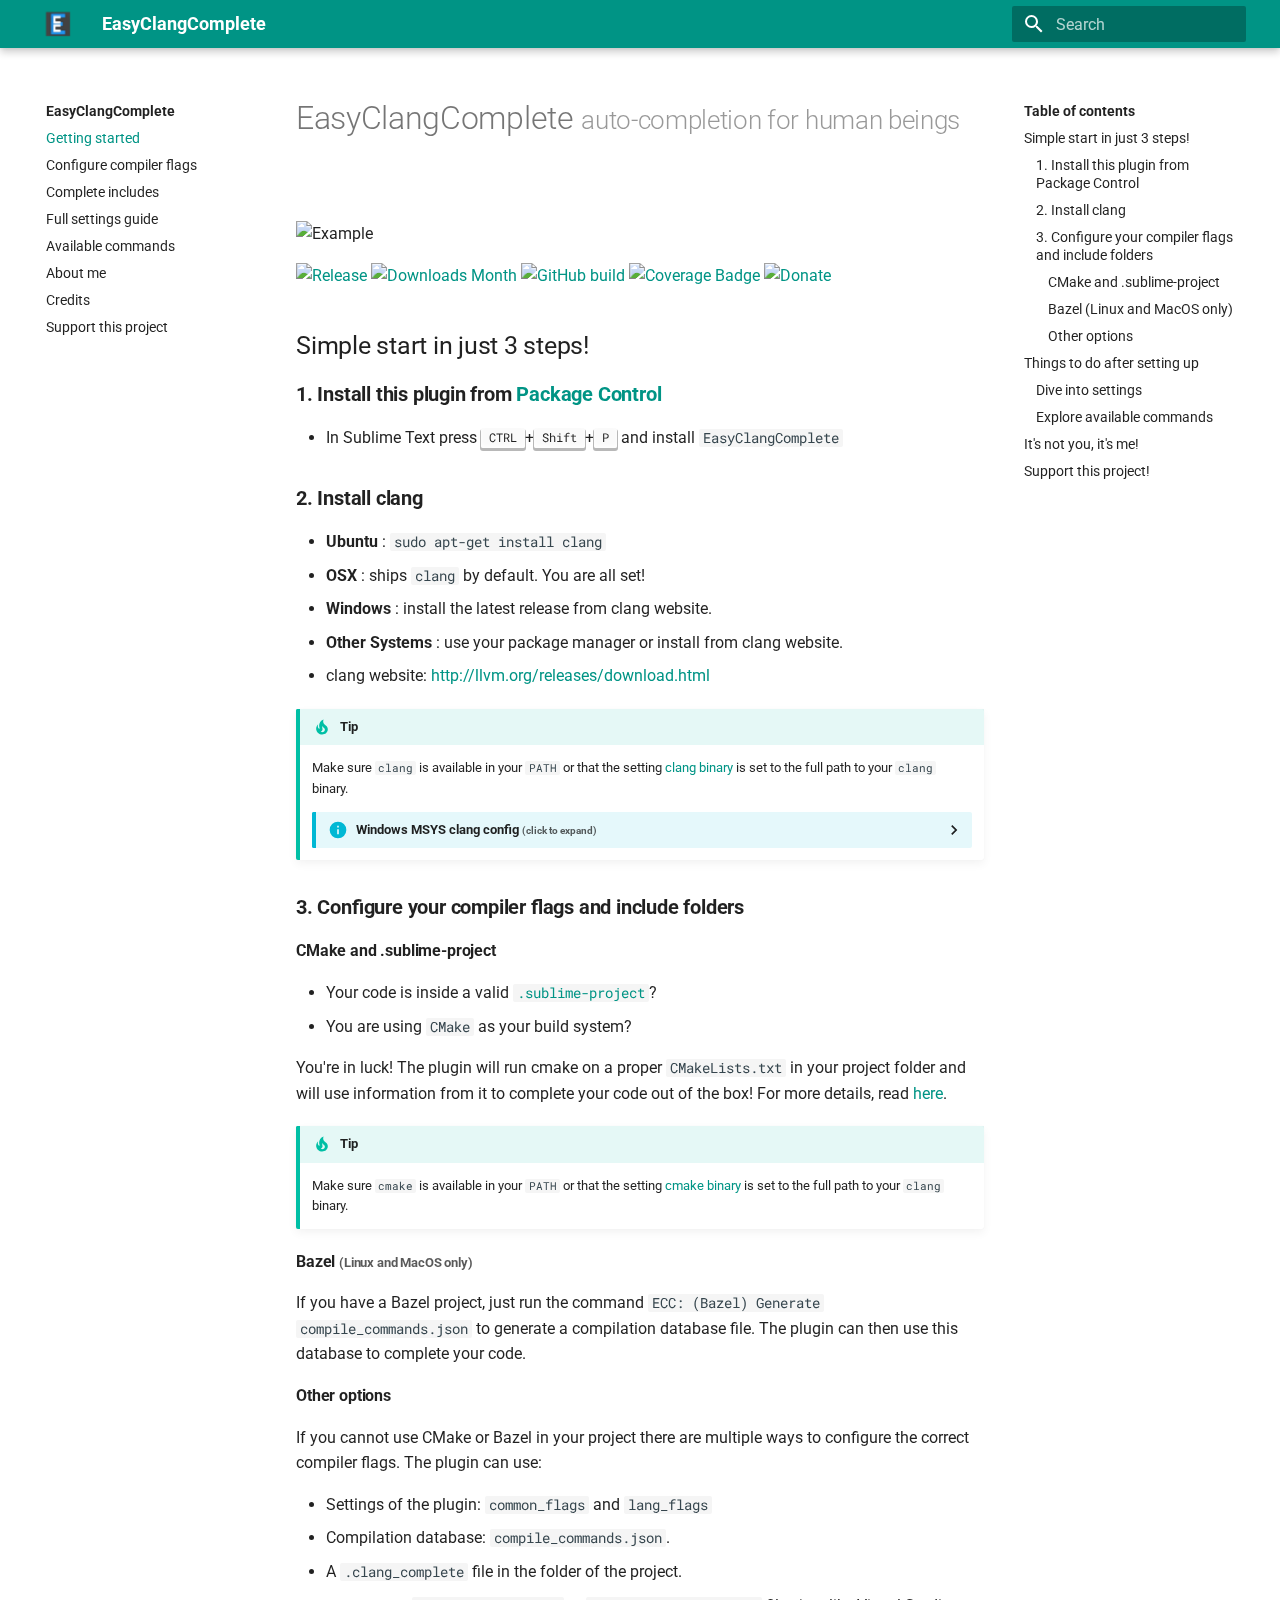
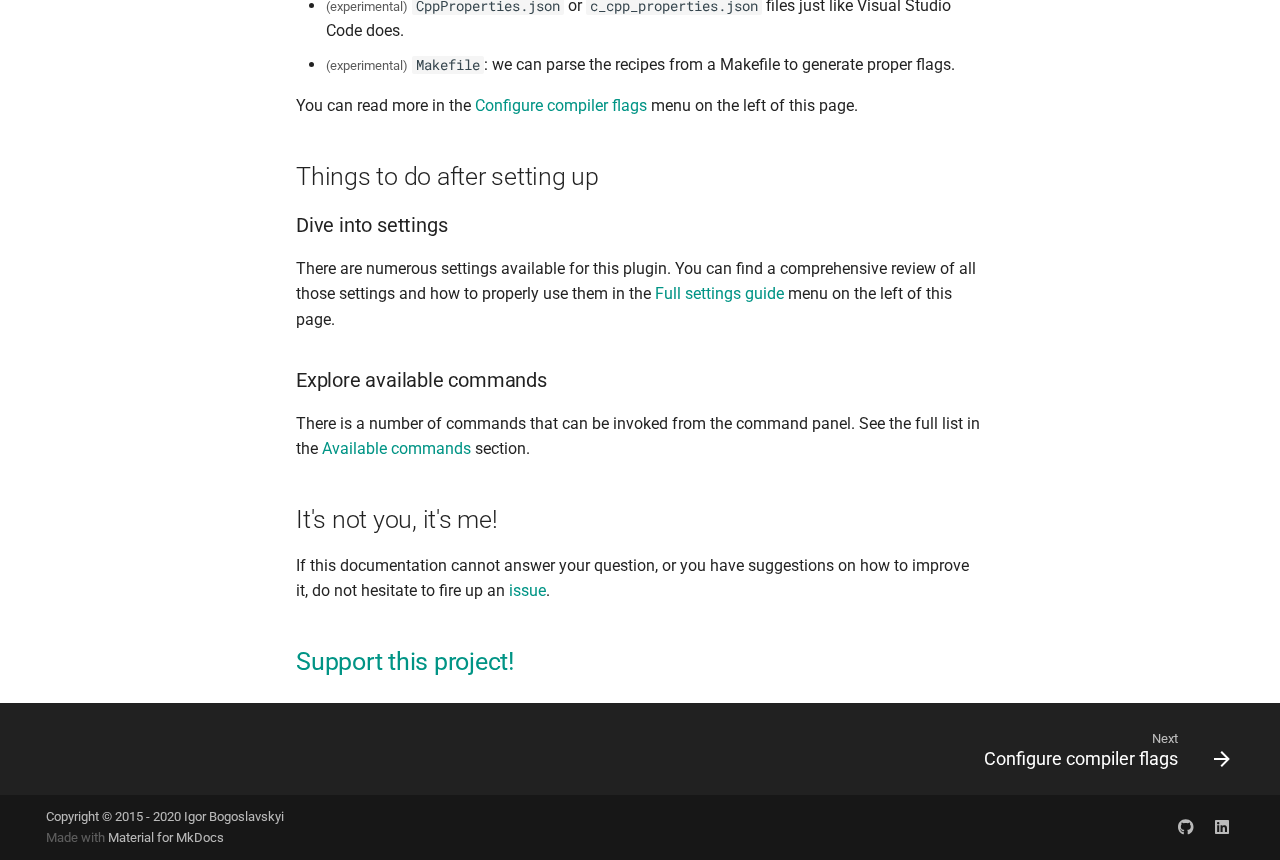
==== commit f599be4a: "Deploying to gh-pages from @ zero-meta/EasyClangComplete@3b16eb17735aaa3f56bb295fc5481b269ee9f2ef 🚀" ====
--- a/index.html
+++ b/index.html
@@ -1,6 +1,3 @@
-
-
-
 
 <!doctype html>
 <html lang="en" class="no-js">
@@ -8,31 +5,11 @@
     
       <meta charset="utf-8">
       <meta name="viewport" content="width=device-width,initial-scale=1">
-      <meta http-equiv="x-ua-compatible" content="ie=edge">
-      
-      
-      
-      
-        <meta name="lang:clipboard.copy" content="Copy to clipboard">
-      
-        <meta name="lang:clipboard.copied" content="Copied to clipboard">
-      
-        <meta name="lang:search.language" content="en">
-      
-        <meta name="lang:search.pipeline.stopwords" content="True">
-      
-        <meta name="lang:search.pipeline.trimmer" content="True">
-      
-        <meta name="lang:search.result.none" content="No matching documents">
-      
-        <meta name="lang:search.result.one" content="1 matching document">
-      
-        <meta name="lang:search.result.other" content="# matching documents">
-      
-        <meta name="lang:search.tokenizer" content="[\s\-]+">
-      
-      <link rel="shortcut icon" href="img/favicon.ico">
-      <meta name="generator" content="mkdocs-1.0.4, mkdocs-material-4.1.1">
+      
+      
+      
+      <link rel="icon" href="img/favicon.ico">
+      <meta name="generator" content="mkdocs-1.2.3, mkdocs-material-8.1.4">
     
     
       
@@ -40,98 +17,117 @@
       
     
     
-      <link rel="stylesheet" href="assets/stylesheets/application.3020aac5.css">
-      
-        <link rel="stylesheet" href="assets/stylesheets/application-palette.224b79ff.css">
-      
-      
-        
-        
-        <meta name="theme-color" content="#009688">
-      
-    
-    
-      <script src="assets/javascripts/modernizr.01ccdecf.js"></script>
-    
-    
-      
-        <link href="https://fonts.gstatic.com" rel="preconnect" crossorigin>
-        <link rel="stylesheet" href="https://fonts.googleapis.com/css?family=Roboto:300,400,400i,700|Roboto+Mono">
-        <style>body,input{font-family:"Roboto","Helvetica Neue",Helvetica,Arial,sans-serif}code,kbd,pre{font-family:"Roboto Mono","Courier New",Courier,monospace}</style>
-      
-    
-    <link rel="stylesheet" href="assets/fonts/material-icons.css">
-    
-    
-    
-      
+      <link rel="stylesheet" href="assets/stylesheets/main.bb3983ee.min.css">
+      
+        
+        <link rel="stylesheet" href="assets/stylesheets/palette.e6a45f82.min.css">
+        
+          
+          
+          <meta name="theme-color" content="#009485">
+        
+      
+    
+    
+    
+      
+        
+        <link rel="preconnect" href="https://fonts.gstatic.com" crossorigin>
+        <link rel="stylesheet" href="https://fonts.googleapis.com/css?family=Roboto:300,400,400i,700%7CRoboto+Mono&display=fallback">
+        <style>:root{--md-text-font:"Roboto";--md-code-font:"Roboto Mono"}</style>
+      
+    
+    
+    <script>__md_scope=new URL(".",location),__md_get=(e,_=localStorage,t=__md_scope)=>JSON.parse(_.getItem(t.pathname+"."+e)),__md_set=(e,_,t=localStorage,a=__md_scope)=>{try{t.setItem(a.pathname+"."+e,JSON.stringify(_))}catch(e){}}</script>
+    
+      
+
     
     
   </head>
   
-    
-    
-    <body dir="ltr" data-md-color-primary="teal" data-md-color-accent="cyan">
-  
-    <svg class="md-svg">
-      <defs>
-        
-        
-      </defs>
-    </svg>
+  
+    
+    
+    
+    
+    
+    <body dir="ltr" data-md-color-scheme="" data-md-color-primary="teal" data-md-color-accent="cyan">
+  
+    
+    
     <input class="md-toggle" data-md-toggle="drawer" type="checkbox" id="__drawer" autocomplete="off">
     <input class="md-toggle" data-md-toggle="search" type="checkbox" id="__search" autocomplete="off">
-    <label class="md-overlay" data-md-component="overlay" for="__drawer"></label>
-    
-      <a href="#easyclangcomplete-auto-completion-for-human-beings" tabindex="1" class="md-skip">
-        Skip to content
-      </a>
-    
-    
-      <header class="md-header" data-md-component="header">
-  <nav class="md-header-nav md-grid">
-    <div class="md-flex">
-      <div class="md-flex__cell md-flex__cell--shrink">
-        <a href="." title="EasyClangComplete" class="md-header-nav__button md-logo">
-          
-            <img src="img/ecc.png" width="24" height="24">
-          
+    <label class="md-overlay" for="__drawer"></label>
+    <div data-md-component="skip">
+      
+        
+        <a href="#easyclangcomplete-auto-completion-for-human-beings" class="md-skip">
+          Skip to content
         </a>
-      </div>
-      <div class="md-flex__cell md-flex__cell--shrink">
-        <label class="md-icon md-icon--menu md-header-nav__button" for="__drawer"></label>
-      </div>
-      <div class="md-flex__cell md-flex__cell--stretch">
-        <div class="md-flex__ellipsis md-header-nav__title" data-md-component="title">
-          
-            <span class="md-header-nav__topic">
-              EasyClangComplete
-            </span>
-            <span class="md-header-nav__topic">
+      
+    </div>
+    <div data-md-component="announce">
+      
+    </div>
+    
+    
+      
+
+<header class="md-header" data-md-component="header">
+  <nav class="md-header__inner md-grid" aria-label="Header">
+    <a href="." title="EasyClangComplete" class="md-header__button md-logo" aria-label="EasyClangComplete" data-md-component="logo">
+      
+  <img src="img/ecc.png" alt="logo">
+
+    </a>
+    <label class="md-header__button md-icon" for="__drawer">
+      <svg xmlns="http://www.w3.org/2000/svg" viewBox="0 0 24 24"><path d="M3 6h18v2H3V6m0 5h18v2H3v-2m0 5h18v2H3v-2z"/></svg>
+    </label>
+    <div class="md-header__title" data-md-component="header-title">
+      <div class="md-header__ellipsis">
+        <div class="md-header__topic">
+          <span class="md-ellipsis">
+            EasyClangComplete
+          </span>
+        </div>
+        <div class="md-header__topic" data-md-component="header-topic">
+          <span class="md-ellipsis">
+            
               Getting started
-            </span>
-          
+            
+          </span>
         </div>
       </div>
-      <div class="md-flex__cell md-flex__cell--shrink">
-        
-          <label class="md-icon md-icon--search md-header-nav__button" for="__search"></label>
-          
-<div class="md-search" data-md-component="search" role="dialog">
+    </div>
+    
+    
+    
+      <label class="md-header__button md-icon" for="__search">
+        <svg xmlns="http://www.w3.org/2000/svg" viewBox="0 0 24 24"><path d="M9.5 3A6.5 6.5 0 0 1 16 9.5c0 1.61-.59 3.09-1.56 4.23l.27.27h.79l5 5-1.5 1.5-5-5v-.79l-.27-.27A6.516 6.516 0 0 1 9.5 16 6.5 6.5 0 0 1 3 9.5 6.5 6.5 0 0 1 9.5 3m0 2C7 5 5 7 5 9.5S7 14 9.5 14 14 12 14 9.5 12 5 9.5 5z"/></svg>
+      </label>
+      <div class="md-search" data-md-component="search" role="dialog">
   <label class="md-search__overlay" for="__search"></label>
   <div class="md-search__inner" role="search">
     <form class="md-search__form" name="search">
-      <input type="text" class="md-search__input" name="query" placeholder="Search" autocapitalize="off" autocorrect="off" autocomplete="off" spellcheck="false" data-md-component="query" data-md-state="active">
-      <label class="md-icon md-search__icon" for="__search"></label>
-      <button type="reset" class="md-icon md-search__icon" data-md-component="reset" tabindex="-1">
-        &#xE5CD;
-      </button>
+      <input type="text" class="md-search__input" name="query" aria-label="Search" placeholder="Search" autocapitalize="off" autocorrect="off" autocomplete="off" spellcheck="false" data-md-component="search-query" required>
+      <label class="md-search__icon md-icon" for="__search">
+        <svg xmlns="http://www.w3.org/2000/svg" viewBox="0 0 24 24"><path d="M9.5 3A6.5 6.5 0 0 1 16 9.5c0 1.61-.59 3.09-1.56 4.23l.27.27h.79l5 5-1.5 1.5-5-5v-.79l-.27-.27A6.516 6.516 0 0 1 9.5 16 6.5 6.5 0 0 1 3 9.5 6.5 6.5 0 0 1 9.5 3m0 2C7 5 5 7 5 9.5S7 14 9.5 14 14 12 14 9.5 12 5 9.5 5z"/></svg>
+        <svg xmlns="http://www.w3.org/2000/svg" viewBox="0 0 24 24"><path d="M20 11v2H8l5.5 5.5-1.42 1.42L4.16 12l7.92-7.92L13.5 5.5 8 11h12z"/></svg>
+      </label>
+      <nav class="md-search__options" aria-label="Search">
+        
+        <button type="reset" class="md-search__icon md-icon" aria-label="Clear" tabindex="-1">
+          <svg xmlns="http://www.w3.org/2000/svg" viewBox="0 0 24 24"><path d="M19 6.41 17.59 5 12 10.59 6.41 5 5 6.41 10.59 12 5 17.59 6.41 19 12 13.41 17.59 19 19 17.59 13.41 12 19 6.41z"/></svg>
+        </button>
+      </nav>
+      
     </form>
     <div class="md-search__output">
       <div class="md-search__scrollwrap" data-md-scrollfix>
-        <div class="md-search-result" data-md-component="result">
+        <div class="md-search-result" data-md-component="search-result">
           <div class="md-search-result__meta">
-            Type to start searching
+            Initializing search
           </div>
           <ol class="md-search-result__list"></ol>
         </div>
@@ -139,31 +135,36 @@
     </div>
   </div>
 </div>
-        
-      </div>
-      
-    </div>
+    
+    
   </nav>
+  
 </header>
     
-    <div class="md-container">
-      
-        
-      
-      
-      <main class="md-main">
-        <div class="md-main__inner md-grid" data-md-component="container">
+    <div class="md-container" data-md-component="container">
+      
+      
+        
+          
+        
+      
+      <main class="md-main" data-md-component="main">
+        <div class="md-main__inner md-grid">
           
             
-              <div class="md-sidebar md-sidebar--primary" data-md-component="navigation">
+              
+              <div class="md-sidebar md-sidebar--primary" data-md-component="sidebar" data-md-type="navigation" >
                 <div class="md-sidebar__scrollwrap">
                   <div class="md-sidebar__inner">
-                    <nav class="md-nav md-nav--primary" data-md-level="0">
-  <label class="md-nav__title md-nav__title--site" for="__drawer">
-    <a href="." title="EasyClangComplete" class="md-nav__button md-logo">
-      
-        <img src="img/ecc.png" width="48" height="48">
-      
+                    
+
+
+<nav class="md-nav md-nav--primary" aria-label="Navigation" data-md-level="0">
+  <label class="md-nav__title" for="__drawer">
+    <a href="." title="EasyClangComplete" class="md-nav__button md-logo" aria-label="EasyClangComplete" data-md-component="logo">
+      
+  <img src="img/ecc.png" alt="logo">
+
     </a>
     EasyClangComplete
   </label>
@@ -175,72 +176,88 @@
       
 
   
-
-
-  <li class="md-nav__item md-nav__item--active">
-    
-    <input class="md-toggle md-nav__toggle" data-md-toggle="toc" type="checkbox" id="__toc">
-    
-      
-    
-    
-      <label class="md-nav__link md-nav__link--active" for="__toc">
+  
+    
+  
+  
+    <li class="md-nav__item md-nav__item--active">
+      
+      <input class="md-nav__toggle md-toggle" data-md-toggle="toc" type="checkbox" id="__toc">
+      
+      
+        
+      
+      
+        <label class="md-nav__link md-nav__link--active" for="__toc">
+          Getting started
+          <span class="md-nav__icon md-icon"></span>
+        </label>
+      
+      <a href="." class="md-nav__link md-nav__link--active">
         Getting started
-      </label>
-    
-    <a href="." title="Getting started" class="md-nav__link md-nav__link--active">
-      Getting started
-    </a>
-    
-      
-<nav class="md-nav md-nav--secondary">
-  
-  
-    
-  
-  
-    <label class="md-nav__title" for="__toc">Table of contents</label>
-    <ul class="md-nav__list" data-md-scrollfix>
+      </a>
+      
+        
+
+<nav class="md-nav md-nav--secondary" aria-label="Table of contents">
+  
+  
+  
+    
+  
+  
+    <label class="md-nav__title" for="__toc">
+      <span class="md-nav__icon md-icon"></span>
+      Table of contents
+    </label>
+    <ul class="md-nav__list" data-md-component="toc" data-md-scrollfix>
       
         <li class="md-nav__item">
-  <a href="#simple-start-in-just-3-steps" title="Simple start in just 3 steps!" class="md-nav__link">
+  <a href="#simple-start-in-just-3-steps" class="md-nav__link">
     Simple start in just 3 steps!
   </a>
   
-    <nav class="md-nav">
+    <nav class="md-nav" aria-label="Simple start in just 3 steps!">
       <ul class="md-nav__list">
         
           <li class="md-nav__item">
-  <a href="#1-install-this-plugin-from-package-control" title="1. Install this plugin from Package Control" class="md-nav__link">
+  <a href="#1-install-this-plugin-from-package-control" class="md-nav__link">
     1. Install this plugin from Package Control
   </a>
   
 </li>
         
           <li class="md-nav__item">
-  <a href="#2-install-clang" title="2. Install clang" class="md-nav__link">
+  <a href="#2-install-clang" class="md-nav__link">
     2. Install clang
   </a>
   
 </li>
         
           <li class="md-nav__item">
-  <a href="#3-configure-your-compiler-flags-and-include-folders" title="3. Configure your compiler flags and include folders" class="md-nav__link">
+  <a href="#3-configure-your-compiler-flags-and-include-folders" class="md-nav__link">
     3. Configure your compiler flags and include folders
   </a>
   
-    <nav class="md-nav">
+    <nav class="md-nav" aria-label="3. Configure your compiler flags and include folders">
       <ul class="md-nav__list">
         
           <li class="md-nav__item">
-  <a href="#cmake-and-sublime-project" title="CMake and .sublime-project" class="md-nav__link">
+  <a href="#cmake-and-sublime-project" class="md-nav__link">
     CMake and .sublime-project
   </a>
   
 </li>
         
           <li class="md-nav__item">
-  <a href="#other-options" title="Other options" class="md-nav__link">
+  <a href="#bazel-linux-and-macos-only" class="md-nav__link">
+    Bazel (Linux and MacOS only)
+  </a>
+  
+</li>
+        
+          <li class="md-nav__item">
+  <a href="#other-options" class="md-nav__link">
     Other options
   </a>
   
@@ -257,22 +274,22 @@
 </li>
       
         <li class="md-nav__item">
-  <a href="#things-to-do-after-setting-up" title="Things to do after setting up" class="md-nav__link">
+  <a href="#things-to-do-after-setting-up" class="md-nav__link">
     Things to do after setting up
   </a>
   
-    <nav class="md-nav">
+    <nav class="md-nav" aria-label="Things to do after setting up">
       <ul class="md-nav__list">
         
           <li class="md-nav__item">
-  <a href="#dive-into-settings" title="Dive into settings" class="md-nav__link">
+  <a href="#dive-into-settings" class="md-nav__link">
     Dive into settings
   </a>
   
 </li>
         
           <li class="md-nav__item">
-  <a href="#explore-available-commands" title="Explore available commands" class="md-nav__link">
+  <a href="#explore-available-commands" class="md-nav__link">
     Explore available commands
   </a>
   
@@ -284,112 +301,130 @@
 </li>
       
         <li class="md-nav__item">
-  <a href="#its-not-you-its-me" title="It's not you, it's me!" class="md-nav__link">
+  <a href="#its-not-you-its-me" class="md-nav__link">
     It's not you, it's me!
   </a>
   
 </li>
       
         <li class="md-nav__item">
-  <a href="#support-this-project" title="Support this project!" class="md-nav__link">
+  <a href="#support-this-project" class="md-nav__link">
     Support this project!
   </a>
   
 </li>
       
-      
-      
-      
-      
     </ul>
   
 </nav>
-    
-  </li>
-
-    
-      
-      
-      
-
-
-  <li class="md-nav__item">
-    <a href="configs/" title="Configure compiler flags" class="md-nav__link">
-      Configure compiler flags
-    </a>
-  </li>
-
-    
-      
-      
-      
-
-
-  <li class="md-nav__item">
-    <a href="includes_completion/" title="Complete includes" class="md-nav__link">
-      Complete includes
-    </a>
-  </li>
-
-    
-      
-      
-      
-
-
-  <li class="md-nav__item">
-    <a href="settings/" title="Full settings guide" class="md-nav__link">
-      Full settings guide
-    </a>
-  </li>
-
-    
-      
-      
-      
-
-
-  <li class="md-nav__item">
-    <a href="commands/" title="Available commands" class="md-nav__link">
-      Available commands
-    </a>
-  </li>
-
-    
-      
-      
-      
-
-
-  <li class="md-nav__item">
-    <a href="about/" title="About me" class="md-nav__link">
-      About me
-    </a>
-  </li>
-
-    
-      
-      
-      
-
-
-  <li class="md-nav__item">
-    <a href="credits/" title="Credits" class="md-nav__link">
-      Credits
-    </a>
-  </li>
-
-    
-      
-      
-      
-
-
-  <li class="md-nav__item">
-    <a href="support/" title="Support this project" class="md-nav__link">
-      Support this project
-    </a>
-  </li>
+      
+    </li>
+  
+
+    
+      
+      
+      
+
+  
+  
+  
+    <li class="md-nav__item">
+      <a href="configs/" class="md-nav__link">
+        Configure compiler flags
+      </a>
+    </li>
+  
+
+    
+      
+      
+      
+
+  
+  
+  
+    <li class="md-nav__item">
+      <a href="includes_completion/" class="md-nav__link">
+        Complete includes
+      </a>
+    </li>
+  
+
+    
+      
+      
+      
+
+  
+  
+  
+    <li class="md-nav__item">
+      <a href="settings/" class="md-nav__link">
+        Full settings guide
+      </a>
+    </li>
+  
+
+    
+      
+      
+      
+
+  
+  
+  
+    <li class="md-nav__item">
+      <a href="commands/" class="md-nav__link">
+        Available commands
+      </a>
+    </li>
+  
+
+    
+      
+      
+      
+
+  
+  
+  
+    <li class="md-nav__item">
+      <a href="about/" class="md-nav__link">
+        About me
+      </a>
+    </li>
+  
+
+    
+      
+      
+      
+
+  
+  
+  
+    <li class="md-nav__item">
+      <a href="credits/" class="md-nav__link">
+        Credits
+      </a>
+    </li>
+  
+
+    
+      
+      
+      
+
+  
+  
+  
+    <li class="md-nav__item">
+      <a href="support/" class="md-nav__link">
+        Support this project
+      </a>
+    </li>
+  
 
     
   </ul>
@@ -399,58 +434,71 @@
               </div>
             
             
-              <div class="md-sidebar md-sidebar--secondary" data-md-component="toc">
+              
+              <div class="md-sidebar md-sidebar--secondary" data-md-component="sidebar" data-md-type="toc" >
                 <div class="md-sidebar__scrollwrap">
                   <div class="md-sidebar__inner">
                     
-<nav class="md-nav md-nav--secondary">
-  
-  
-    
-  
-  
-    <label class="md-nav__title" for="__toc">Table of contents</label>
-    <ul class="md-nav__list" data-md-scrollfix>
+
+<nav class="md-nav md-nav--secondary" aria-label="Table of contents">
+  
+  
+  
+    
+  
+  
+    <label class="md-nav__title" for="__toc">
+      <span class="md-nav__icon md-icon"></span>
+      Table of contents
+    </label>
+    <ul class="md-nav__list" data-md-component="toc" data-md-scrollfix>
       
         <li class="md-nav__item">
-  <a href="#simple-start-in-just-3-steps" title="Simple start in just 3 steps!" class="md-nav__link">
+  <a href="#simple-start-in-just-3-steps" class="md-nav__link">
     Simple start in just 3 steps!
   </a>
   
-    <nav class="md-nav">
+    <nav class="md-nav" aria-label="Simple start in just 3 steps!">
       <ul class="md-nav__list">
         
           <li class="md-nav__item">
-  <a href="#1-install-this-plugin-from-package-control" title="1. Install this plugin from Package Control" class="md-nav__link">
+  <a href="#1-install-this-plugin-from-package-control" class="md-nav__link">
     1. Install this plugin from Package Control
   </a>
   
 </li>
         
           <li class="md-nav__item">
-  <a href="#2-install-clang" title="2. Install clang" class="md-nav__link">
+  <a href="#2-install-clang" class="md-nav__link">
     2. Install clang
   </a>
   
 </li>
         
           <li class="md-nav__item">
-  <a href="#3-configure-your-compiler-flags-and-include-folders" title="3. Configure your compiler flags and include folders" class="md-nav__link">
+  <a href="#3-configure-your-compiler-flags-and-include-folders" class="md-nav__link">
     3. Configure your compiler flags and include folders
   </a>
   
-    <nav class="md-nav">
+    <nav class="md-nav" aria-label="3. Configure your compiler flags and include folders">
       <ul class="md-nav__list">
         
           <li class="md-nav__item">
-  <a href="#cmake-and-sublime-project" title="CMake and .sublime-project" class="md-nav__link">
+  <a href="#cmake-and-sublime-project" class="md-nav__link">
     CMake and .sublime-project
   </a>
   
 </li>
         
           <li class="md-nav__item">
-  <a href="#other-options" title="Other options" class="md-nav__link">
+  <a href="#bazel-linux-and-macos-only" class="md-nav__link">
+    Bazel (Linux and MacOS only)
+  </a>
+  
+</li>
+        
+          <li class="md-nav__item">
+  <a href="#other-options" class="md-nav__link">
     Other options
   </a>
   
@@ -467,22 +515,22 @@
 </li>
       
         <li class="md-nav__item">
-  <a href="#things-to-do-after-setting-up" title="Things to do after setting up" class="md-nav__link">
+  <a href="#things-to-do-after-setting-up" class="md-nav__link">
     Things to do after setting up
   </a>
   
-    <nav class="md-nav">
+    <nav class="md-nav" aria-label="Things to do after setting up">
       <ul class="md-nav__list">
         
           <li class="md-nav__item">
-  <a href="#dive-into-settings" title="Dive into settings" class="md-nav__link">
+  <a href="#dive-into-settings" class="md-nav__link">
     Dive into settings
   </a>
   
 </li>
         
           <li class="md-nav__item">
-  <a href="#explore-available-commands" title="Explore available commands" class="md-nav__link">
+  <a href="#explore-available-commands" class="md-nav__link">
     Explore available commands
   </a>
   
@@ -494,22 +542,18 @@
 </li>
       
         <li class="md-nav__item">
-  <a href="#its-not-you-its-me" title="It's not you, it's me!" class="md-nav__link">
+  <a href="#its-not-you-its-me" class="md-nav__link">
     It's not you, it's me!
   </a>
   
 </li>
       
         <li class="md-nav__item">
-  <a href="#support-this-project" title="Support this project!" class="md-nav__link">
+  <a href="#support-this-project" class="md-nav__link">
     Support this project!
   </a>
   
 </li>
-      
-      
-      
-      
       
     </ul>
   
@@ -519,62 +563,87 @@
               </div>
             
           
-          <div class="md-content">
+          <div class="md-content" data-md-component="content">
             <article class="md-content__inner md-typeset">
               
                 
-                
-                <h1 id="easyclangcomplete-auto-completion-for-human-beings">EasyClangComplete <small> auto-completion for human beings </small><a class="headerlink" href="#easyclangcomplete-auto-completion-for-human-beings" title="Permanent link">&para;</a></h1>
+
+<h1 id="easyclangcomplete-auto-completion-for-human-beings">EasyClangComplete <small> auto-completion for human beings </small><a class="headerlink" href="#easyclangcomplete-auto-completion-for-human-beings" title="Permanent link">&para;</a></h1>
 <p><img alt="Example" src="img/AutoComplete.gif" /></p>
 <p><a href="https://github.com/niosus/EasyClangComplete/releases"><img alt="Release" src="https://img.shields.io/github/release/niosus/EasyClangComplete.svg?style=flat-square" /></a>
 <a href="https://packagecontrol.io/packages/EasyClangComplete"><img alt="Downloads Month" src="https://img.shields.io/packagecontrol/dm/EasyClangComplete.svg?maxAge=3600&amp;style=flat-square" /></a>
-<a href="https://travis-ci.org/niosus/EasyClangComplete"><img alt="Travis Build" src="https://img.shields.io/travis/niosus/EasyClangComplete/master.svg?style=flat-square&amp;label=linux%20|%20osx" /></a>
-<a href="https://ci.appveyor.com/project/niosus/easyclangcomplete/branch/master"><img alt="Windows Build" src="https://img.shields.io/appveyor/ci/niosus/easyclangcomplete/master.svg?style=flat-square&amp;label=windows" /></a>
-<a href="https://www.codacy.com/app/zabugr/EasyClangComplete/dashboard"><img alt="Codacy Badge" src="https://img.shields.io/codacy/grade/254f8db44b004dffa76b8cebfece4c06.svg?style=flat-square&amp;label=quality" /></a>
-<a href="https://www.codacy.com/app/zabugr/EasyClangComplete/dashboard"><img alt="Coverage Badge" src="https://img.shields.io/codacy/coverage/254f8db44b004dffa76b8cebfece4c06.svg?style=flat-square" /></a>
+<a href="https://github.com/niosus/EasyClangComplete/actions"><img alt="GitHub build" src="https://img.shields.io/github/workflow/status/niosus/EasyClangComplete/test?style=flat-square" /></a>
+<a href="https://app.codecov.io/gh/niosus/EasyClangComplete/branch/master"><img alt="Coverage Badge" src="https://img.shields.io/codecov/c/gh/niosus/EasyClangComplete?style=flat-square&amp;token=KJ8IuinGs1" /></a>
 <a href="https://www.paypal.com/cgi-bin/webscr?cmd=_s-xclick&amp;hosted_button_id=2QLY7J4Q944HS"><img alt="Donate" src="https://img.shields.io/badge/Donate-PayPal-blue.svg?style=flat-square" /></a></p>
 <h2 id="simple-start-in-just-3-steps"><strong>Simple start in just 3 steps!</strong><a class="headerlink" href="#simple-start-in-just-3-steps" title="Permanent link">&para;</a></h2>
 <h3 id="1-install-this-plugin-from-package-control"><strong>1. Install this plugin from <a href="https://packagecontrol.io/">Package Control</a></strong><a class="headerlink" href="#1-install-this-plugin-from-package-control" title="Permanent link">&para;</a></h3>
 <ul>
 <li>In Sublime Text press <kbd>CTRL</kbd>+<kbd>Shift</kbd>+<kbd>P</kbd> and
-  install <code class="codehilite">EasyClangComplete</code></li>
+  install <code>EasyClangComplete</code></li>
 </ul>
 <h3 id="2-install-clang"><strong>2. Install clang</strong><a class="headerlink" href="#2-install-clang" title="Permanent link">&para;</a></h3>
 <ul>
-<li><strong>Ubuntu</strong>        : <code class="codehilite">sudo apt-get install clang</code></li>
-<li><strong>OSX</strong>           : ships <code class="codehilite">clang</code> by default. You are all set!</li>
+<li><strong>Ubuntu</strong>        : <code>sudo apt-get install clang</code></li>
+<li><strong>OSX</strong>           : ships <code>clang</code> by default. You are all set!</li>
 <li><strong>Windows</strong>       : install the latest release from clang website.</li>
 <li><strong>Other Systems</strong> : use your package manager or install from clang website.</li>
 <li>clang website: <a href="http://llvm.org/releases/download.html">http://llvm.org/releases/download.html</a></li>
 </ul>
 <div class="admonition tip">
 <p class="admonition-title">Tip</p>
-<p>Make sure <code class="codehilite">clang</code> is available in your <code class="codehilite">PATH</code> or that the setting <a href="settings/#clang_binary">clang binary</a> is set to the full path to your <code class="codehilite">clang</code> binary.</p>
+<p>Make sure <code>clang</code> is available in your <code>PATH</code> or that the setting <a href="settings/#clang_binary">clang binary</a> is set to the full path to your <code>clang</code> binary.</p>
+<details class="info">
+<summary>Windows MSYS clang config <small>(click to expand)</small></summary>
+<p>On Windows, you can also use the <code>clang</code> binaries provided by
+<a href="https://www.msys2.org/">MSYS2</a> with some additional configuration of
+the Sublime Text environment. The most convenient way to do this is to
+install the <a href="https://packagecontrol.io/packages/Environment%20Settings">Environment
+Settings</a>
+package and configure it with settings similar to the following:</p>
+<div class="highlight"><pre><span></span><code><span class="p">{</span><span class="w"></span>
+<span class="w">  </span><span class="nt">&quot;env&quot;</span><span class="p">:</span><span class="w"> </span><span class="p">{</span><span class="w"></span>
+<span class="w">    </span><span class="nt">&quot;Windows&quot;</span><span class="p">:</span><span class="w"> </span><span class="p">{</span><span class="w"></span>
+<span class="w">      </span><span class="nt">&quot;PATH&quot;</span><span class="p">:</span><span class="w"> </span><span class="s2">&quot;C:\\msys64\\mingw64\\bin;C:\\msys64\\usr\\bin;%PATH%&quot;</span><span class="p">,</span><span class="w"></span>
+<span class="w">      </span><span class="nt">&quot;MSYSTEM&quot;</span><span class="p">:</span><span class="w"> </span><span class="s2">&quot;MINGW64&quot;</span><span class="p">,</span><span class="w"></span>
+<span class="w">      </span><span class="nt">&quot;CHERE_INVOKING&quot;</span><span class="p">:</span><span class="w"> </span><span class="s2">&quot;enabled_from_arguments&quot;</span><span class="w"></span>
+<span class="w">    </span><span class="p">}</span><span class="w"></span>
+<span class="w">  </span><span class="p">}</span><span class="w"></span>
+<span class="p">}</span><span class="w"></span>
+</code></pre></div>
+<p>This assumes MSYS2 is installed in the default location <code>C:\\msys64</code>,
+otherwise adjust the <code>PATH</code> variable accordingly. After a restart of
+Sublime Text, this will both make <code>clang</code> available by manipulating
+<code>PATH</code> and add some additional variables to set the MSYS2 environment.</p>
+<p>By changing <code>PATH</code> and <code>MSYSTEM</code>, it is also possible to switch between
+the different MSYS2 environments.</p>
+</details>
 </div>
 <h3 id="3-configure-your-compiler-flags-and-include-folders"><strong>3. Configure your compiler flags and include folders</strong><a class="headerlink" href="#3-configure-your-compiler-flags-and-include-folders" title="Permanent link">&para;</a></h3>
 <h4 id="cmake-and-sublime-project">CMake and .sublime-project<a class="headerlink" href="#cmake-and-sublime-project" title="Permanent link">&para;</a></h4>
 <ul>
 <li>Your code is inside a valid
-  <a href="https://www.sublimetext.com/docs/3/projects.html"><code class="codehilite"><span class="na">.sublime-project</span></code></a>?</li>
-<li>You are using <code class="codehilite">CMake</code> as your build system?</li>
+  <a href="https://www.sublimetext.com/docs/3/projects.html"><code>.sublime-project</code></a>?</li>
+<li>You are using <code>CMake</code> as your build system?</li>
 </ul>
-<p>You're in luck! The plugin will run cmake on a proper <code class="codehilite">CMakeLists.txt</code> in your
+<p>You're in luck! The plugin will run cmake on a proper <code>CMakeLists.txt</code> in your
 project folder and will use information from it to complete your code out of
 the box! For more details, read <a href="configs/#using-cmake-recommended">here</a>.</p>
 <div class="admonition tip">
 <p class="admonition-title">Tip</p>
-<p>Make sure <code class="codehilite">cmake</code> is available in your <code class="codehilite">PATH</code> or that the setting <a href="settings/#cmake_binary">cmake binary</a> is set to the full path to your <code class="codehilite">clang</code> binary.</p>
+<p>Make sure <code>cmake</code> is available in your <code>PATH</code> or that the setting <a href="settings/#cmake_binary">cmake binary</a> is set to the full path to your <code>clang</code> binary.</p>
 </div>
+<h4 id="bazel-linux-and-macos-only">Bazel <small>(Linux and MacOS only)</small><a class="headerlink" href="#bazel-linux-and-macos-only" title="Permanent link">&para;</a></h4>
+<p>If you have a Bazel project, just run the command <code>ECC: (Bazel) Generate compile_commands.json</code> to generate a compilation database file. The plugin can then use this database to complete your code.</p>
 <h4 id="other-options">Other options<a class="headerlink" href="#other-options" title="Permanent link">&para;</a></h4>
-<p>If you cannot use <code class="codehilite">CMake</code> in your project there are multiple ways to configure
-the correct compiler flags. The plugin can use:</p>
+<p>If you cannot use CMake or Bazel in your project there are multiple ways to
+configure the correct compiler flags. The plugin can use:</p>
 <ul>
-<li>Settings of the plugin: <code class="codehilite">common_flags</code> and <code class="codehilite">lang_flags</code></li>
-<li>Compilation database: <code class="codehilite">compile_commands.json</code>.</li>
-<li>A <code class="codehilite"><span class="na">.clang_complete</span></code> file in the folder of the project.</li>
-<li><small>(experimental)</small> <code class="codehilite">CppProperties.json</code> or <code class="codehilite">c_cpp_properties.json</code>
+<li>Settings of the plugin: <code>common_flags</code> and <code>lang_flags</code></li>
+<li>Compilation database: <code>compile_commands.json</code>.</li>
+<li>A <code>.clang_complete</code> file in the folder of the project.</li>
+<li><small>(experimental)</small> <code>CppProperties.json</code> or <code>c_cpp_properties.json</code>
   files just like Visual Studio Code does.</li>
-<li><small>(experimental)</small> <code class="codehilite">Makefile</code>: we can parse the recipes from a Makefile to generate proper flags.</li>
+<li><small>(experimental)</small> <code>Makefile</code>: we can parse the recipes from a Makefile to generate proper flags.</li>
 </ul>
 <p>You can read more in the <a href="configs/">Configure compiler flags</a> menu on
 the left of this page.</p>
@@ -591,77 +660,86 @@
 <a href="https://github.com/niosus/EasyClangComplete/issues">issue</a>.</p>
 <h2 id="support-this-project"><a href="support/"><strong>Support this project!</strong></a><a class="headerlink" href="#support-this-project" title="Permanent link">&para;</a></h2>
 <script src="https://opencollective.com/easyclangcomplete/banner.js"></script>
-                
-                  
-                
-              
-              
-                
-
 
               
             </article>
           </div>
         </div>
+        
       </main>
       
-        
-<footer class="md-footer">
-  
-    <div class="md-footer-nav">
-      <nav class="md-footer-nav__inner md-grid">
-        
-        
-          <a href="configs/" title="Configure compiler flags" class="md-flex md-footer-nav__link md-footer-nav__link--next" rel="next">
-            <div class="md-flex__cell md-flex__cell--stretch md-footer-nav__title">
-              <span class="md-flex__ellipsis">
-                <span class="md-footer-nav__direction">
-                  Next
-                </span>
-                Configure compiler flags
+        <footer class="md-footer">
+  
+    <nav class="md-footer__inner md-grid" aria-label="Footer">
+      
+      
+        
+        <a href="configs/" class="md-footer__link md-footer__link--next" aria-label="Next: Configure compiler flags" rel="next">
+          <div class="md-footer__title">
+            <div class="md-ellipsis">
+              <span class="md-footer__direction">
+                Next
               </span>
+              Configure compiler flags
             </div>
-            <div class="md-flex__cell md-flex__cell--shrink">
-              <i class="md-icon md-icon--arrow-forward md-footer-nav__button"></i>
-            </div>
-          </a>
-        
-      </nav>
-    </div>
+          </div>
+          <div class="md-footer__button md-icon">
+            <svg xmlns="http://www.w3.org/2000/svg" viewBox="0 0 24 24"><path d="M4 11v2h12l-5.5 5.5 1.42 1.42L19.84 12l-7.92-7.92L10.5 5.5 16 11H4z"/></svg>
+          </div>
+        </a>
+      
+    </nav>
   
   <div class="md-footer-meta md-typeset">
     <div class="md-footer-meta__inner md-grid">
-      <div class="md-footer-copyright">
-        
-          <div class="md-footer-copyright__highlight">
-            Copyright &copy; 2015 - 2019 Igor Bogoslavskyi
-          </div>
-        
-        powered by
-        <a href="https://www.mkdocs.org">MkDocs</a>
-        and
-        <a href="https://squidfunk.github.io/mkdocs-material/">
-          Material for MkDocs</a>
-      </div>
-      
-  <div class="md-footer-social">
-    <link rel="stylesheet" href="assets/fonts/font-awesome.css">
-    
-      <a href="https://github.com/niosus" class="md-footer-social__link fa fa-github"></a>
-    
-      <a href="https://www.linkedin.com/in/igor-bogoslavskyi-72650b43/" class="md-footer-social__link fa fa-linkedin"></a>
-    
-  </div>
-
+      <div class="md-copyright">
+  
+    <div class="md-copyright__highlight">
+      Copyright &copy; 2015 - 2020 Igor Bogoslavskyi
+    </div>
+  
+  
+    Made with
+    <a href="https://squidfunk.github.io/mkdocs-material/" target="_blank" rel="noopener">
+      Material for MkDocs
+    </a>
+  
+</div>
+      
+        <div class="md-social">
+  
+    
+    
+      
+      
+    
+    <a href="https://github.com/niosus" target="_blank" rel="noopener" title="github.com" class="md-social__link">
+      <svg xmlns="http://www.w3.org/2000/svg" viewBox="0 0 496 512"><path d="M165.9 397.4c0 2-2.3 3.6-5.2 3.6-3.3.3-5.6-1.3-5.6-3.6 0-2 2.3-3.6 5.2-3.6 3-.3 5.6 1.3 5.6 3.6zm-31.1-4.5c-.7 2 1.3 4.3 4.3 4.9 2.6 1 5.6 0 6.2-2s-1.3-4.3-4.3-5.2c-2.6-.7-5.5.3-6.2 2.3zm44.2-1.7c-2.9.7-4.9 2.6-4.6 4.9.3 2 2.9 3.3 5.9 2.6 2.9-.7 4.9-2.6 4.6-4.6-.3-1.9-3-3.2-5.9-2.9zM244.8 8C106.1 8 0 113.3 0 252c0 110.9 69.8 205.8 169.5 239.2 12.8 2.3 17.3-5.6 17.3-12.1 0-6.2-.3-40.4-.3-61.4 0 0-70 15-84.7-29.8 0 0-11.4-29.1-27.8-36.6 0 0-22.9-15.7 1.6-15.4 0 0 24.9 2 38.6 25.8 21.9 38.6 58.6 27.5 72.9 20.9 2.3-16 8.8-27.1 16-33.7-55.9-6.2-112.3-14.3-112.3-110.5 0-27.5 7.6-41.3 23.6-58.9-2.6-6.5-11.1-33.3 2.6-67.9 20.9-6.5 69 27 69 27 20-5.6 41.5-8.5 62.8-8.5s42.8 2.9 62.8 8.5c0 0 48.1-33.6 69-27 13.7 34.7 5.2 61.4 2.6 67.9 16 17.7 25.8 31.5 25.8 58.9 0 96.5-58.9 104.2-114.8 110.5 9.2 7.9 17 22.9 17 46.4 0 33.7-.3 75.4-.3 83.6 0 6.5 4.6 14.4 17.3 12.1C428.2 457.8 496 362.9 496 252 496 113.3 383.5 8 244.8 8zM97.2 352.9c-1.3 1-1 3.3.7 5.2 1.6 1.6 3.9 2.3 5.2 1 1.3-1 1-3.3-.7-5.2-1.6-1.6-3.9-2.3-5.2-1zm-10.8-8.1c-.7 1.3.3 2.9 2.3 3.9 1.6 1 3.6.7 4.3-.7.7-1.3-.3-2.9-2.3-3.9-2-.6-3.6-.3-4.3.7zm32.4 35.6c-1.6 1.3-1 4.3 1.3 6.2 2.3 2.3 5.2 2.6 6.5 1 1.3-1.3.7-4.3-1.3-6.2-2.2-2.3-5.2-2.6-6.5-1zm-11.4-14.7c-1.6 1-1.6 3.6 0 5.9 1.6 2.3 4.3 3.3 5.6 2.3 1.6-1.3 1.6-3.9 0-6.2-1.4-2.3-4-3.3-5.6-2z"/></svg>
+    </a>
+  
+    
+    
+      
+      
+    
+    <a href="https://www.linkedin.com/in/igor-bogoslavskyi-72650b43/" target="_blank" rel="noopener" title="www.linkedin.com" class="md-social__link">
+      <svg xmlns="http://www.w3.org/2000/svg" viewBox="0 0 448 512"><path d="M416 32H31.9C14.3 32 0 46.5 0 64.3v383.4C0 465.5 14.3 480 31.9 480H416c17.6 0 32-14.5 32-32.3V64.3c0-17.8-14.4-32.3-32-32.3zM135.4 416H69V202.2h66.5V416zm-33.2-243c-21.3 0-38.5-17.3-38.5-38.5S80.9 96 102.2 96c21.2 0 38.5 17.3 38.5 38.5 0 21.3-17.2 38.5-38.5 38.5zm282.1 243h-66.4V312c0-24.8-.5-56.7-34.5-56.7-34.6 0-39.9 27-39.9 54.9V416h-66.4V202.2h63.7v29.2h.9c8.9-16.8 30.6-34.5 62.9-34.5 67.2 0 79.7 44.3 79.7 101.9V416z"/></svg>
+    </a>
+  
+</div>
+      
     </div>
   </div>
 </footer>
       
     </div>
-    
-      <script src="assets/javascripts/application.dc02f8ce.js"></script>
-      
-      <script>app.initialize({version:"1.0.4",url:{base:"."}})</script>
+    <div class="md-dialog" data-md-component="dialog">
+      <div class="md-dialog__inner md-typeset"></div>
+    </div>
+    <script id="__config" type="application/json">{"base": ".", "features": [], "translations": {"clipboard.copy": "Copy to clipboard", "clipboard.copied": "Copied to clipboard", "search.config.lang": "en", "search.config.pipeline": "trimmer, stopWordFilter", "search.config.separator": "[\\s\\-]+", "search.placeholder": "Search", "search.result.placeholder": "Type to start searching", "search.result.none": "No matching documents", "search.result.one": "1 matching document", "search.result.other": "# matching documents", "search.result.more.one": "1 more on this page", "search.result.more.other": "# more on this page", "search.result.term.missing": "Missing", "select.version.title": "Select version"}, "search": "assets/javascripts/workers/search.361d90f1.min.js"}</script>
+    
+    
+      <script src="assets/javascripts/bundle.289a2a4b.min.js"></script>
       
     
   </body>
--- a/assets/stylesheets/main.bb3983ee.min.css
+++ b/assets/stylesheets/main.bb3983ee.min.css
@@ -0,0 +1,9 @@
+@charset "UTF-8";html{-webkit-text-size-adjust:none;-moz-text-size-adjust:none;text-size-adjust:none;box-sizing:border-box}*,:after,:before{box-sizing:inherit}@media (prefers-reduced-motion){*,:after,:before{transition:none!important}}body{margin:0}a,button,input,label{-webkit-tap-highlight-color:transparent}a{color:inherit;text-decoration:none}hr{border:0;box-sizing:content-box;display:block;height:.05rem;overflow:visible;padding:0}small{font-size:80%}sub,sup{line-height:1em}img{border-style:none}table{border-collapse:separate;border-spacing:0}td,th{font-weight:400;vertical-align:top}button{background:transparent;border:0;font-family:inherit;font-size:inherit;margin:0;padding:0}input{border:0;outline:none}:root{--md-default-fg-color:rgba(0,0,0,.87);--md-default-fg-color--light:rgba(0,0,0,.54);--md-default-fg-color--lighter:rgba(0,0,0,.32);--md-default-fg-color--lightest:rgba(0,0,0,.07);--md-default-bg-color:#fff;--md-default-bg-color--light:hsla(0,0%,100%,.7);--md-default-bg-color--lighter:hsla(0,0%,100%,.3);--md-default-bg-color--lightest:hsla(0,0%,100%,.12);--md-primary-fg-color:#4051b5;--md-primary-fg-color--light:#5d6cc0;--md-primary-fg-color--dark:#303fa1;--md-primary-bg-color:#fff;--md-primary-bg-color--light:hsla(0,0%,100%,.7);--md-accent-fg-color:#526cfe;--md-accent-fg-color--transparent:rgba(82,108,254,.1);--md-accent-bg-color:#fff;--md-accent-bg-color--light:hsla(0,0%,100%,.7);--md-shadow-z1:0 0.2rem 0.5rem rgba(0,0,0,.05),0 0 0.05rem rgba(0,0,0,.1);--md-shadow-z2:0 0.2rem 0.5rem rgba(0,0,0,.1),0 0 0.05rem rgba(0,0,0,.25);--md-shadow-z3:0 0.2rem 0.5rem rgba(0,0,0,.2),0 0 0.05rem rgba(0,0,0,.35)}:root>*{--md-code-fg-color:#36464e;--md-code-bg-color:#f5f5f5;--md-code-hl-color:rgba(255,255,0,.5);--md-code-hl-number-color:#d52a2a;--md-code-hl-special-color:#db1457;--md-code-hl-function-color:#a846b9;--md-code-hl-constant-color:#6e59d9;--md-code-hl-keyword-color:#3f6ec6;--md-code-hl-string-color:#1c7d4d;--md-code-hl-name-color:var(--md-code-fg-color);--md-code-hl-operator-color:var(--md-default-fg-color--light);--md-code-hl-punctuation-color:var(--md-default-fg-color--light);--md-code-hl-comment-color:var(--md-default-fg-color--light);--md-code-hl-generic-color:var(--md-default-fg-color--light);--md-code-hl-variable-color:var(--md-default-fg-color--light);--md-typeset-color:var(--md-default-fg-color);--md-typeset-a-color:var(--md-primary-fg-color);--md-typeset-mark-color:rgba(255,255,0,.5);--md-typeset-del-color:rgba(245,80,61,.15);--md-typeset-ins-color:rgba(11,213,112,.15);--md-typeset-kbd-color:#fafafa;--md-typeset-kbd-accent-color:#fff;--md-typeset-kbd-border-color:#b8b8b8;--md-typeset-table-color:rgba(0,0,0,.12);--md-admonition-fg-color:var(--md-default-fg-color);--md-admonition-bg-color:var(--md-default-bg-color);--md-footer-fg-color:#fff;--md-footer-fg-color--light:hsla(0,0%,100%,.7);--md-footer-fg-color--lighter:hsla(0,0%,100%,.3);--md-footer-bg-color:rgba(0,0,0,.87);--md-footer-bg-color--dark:rgba(0,0,0,.32)}.md-icon svg{fill:currentColor;display:block;height:1.2rem;width:1.2rem}body{-webkit-font-smoothing:antialiased;-moz-osx-font-smoothing:grayscale;--md-text-font-family:var(--md-text-font,_),-apple-system,BlinkMacSystemFont,Helvetica,Arial,sans-serif;--md-code-font-family:var(--md-code-font,_),SFMono-Regular,Consolas,Menlo,monospace}body,input{font-feature-settings:"kern","liga";font-family:var(--md-text-font-family)}body,code,input,kbd,pre{color:var(--md-typeset-color)}code,kbd,pre{font-feature-settings:"kern";font-family:var(--md-code-font-family)}:root{--md-typeset-table-sort-icon:url('data:image/svg+xml;charset=utf-8,<svg xmlns="http://www.w3.org/2000/svg" viewBox="0 0 24 24"><path d="m18 21-4-4h3V7h-3l4-4 4 4h-3v10h3M2 19v-2h10v2M2 13v-2h7v2M2 7V5h4v2H2z"/></svg>');--md-typeset-table-sort-icon--asc:url('data:image/svg+xml;charset=utf-8,<svg xmlns="http://www.w3.org/2000/svg" viewBox="0 0 24 24"><path d="M19 17h3l-4 4-4-4h3V3h2M2 17h10v2H2M6 5v2H2V5m0 6h7v2H2v-2z"/></svg>');--md-typeset-table-sort-icon--desc:url('data:image/svg+xml;charset=utf-8,<svg xmlns="http://www.w3.org/2000/svg" viewBox="0 0 24 24"><path d="M19 7h3l-4-4-4 4h3v14h2M2 17h10v2H2M6 5v2H2V5m0 6h7v2H2v-2z"/></svg>')}.md-typeset{-webkit-print-color-adjust:exact;color-adjust:exact;font-size:.8rem;line-height:1.6}@media print{.md-typeset{font-size:.68rem}}.md-typeset :is(ul,ol,dl,figure,blockquote,pre){margin:1em 0}.md-typeset h1{color:var(--md-default-fg-color--light);font-size:2em;line-height:1.3;margin:0 0 1.25em}.md-typeset h1,.md-typeset h2{font-weight:300;letter-spacing:-.01em}.md-typeset h2{font-size:1.5625em;line-height:1.4;margin:1.6em 0 .64em}.md-typeset h3{font-size:1.25em;font-weight:400;letter-spacing:-.01em;line-height:1.5;margin:1.6em 0 .8em}.md-typeset h2+h3{margin-top:.8em}.md-typeset h4{font-weight:700;letter-spacing:-.01em;margin:1em 0}.md-typeset :is(h5,h6){color:var(--md-default-fg-color--light);font-size:.8em;font-weight:700;letter-spacing:-.01em;margin:1.25em 0}.md-typeset h5{text-transform:uppercase}.md-typeset hr{border-bottom:.05rem solid var(--md-default-fg-color--lightest);display:flow-root;margin:1.5em 0}.md-typeset a{color:var(--md-typeset-a-color);word-break:break-word}.md-typeset a,.md-typeset a:before{transition:color 125ms}.md-typeset a:is(:focus,:hover){color:var(--md-accent-fg-color)}.md-typeset a.focus-visible{outline-color:var(--md-accent-fg-color);outline-offset:.2rem}.md-typeset :is(code,pre,kbd){color:var(--md-code-fg-color);direction:ltr}@media print{.md-typeset :is(code,pre,kbd){white-space:pre-wrap}}.md-typeset code{background-color:var(--md-code-bg-color);border-radius:.1rem;-webkit-box-decoration-break:clone;box-decoration-break:clone;font-size:.85em;padding:0 .2941176471em;word-break:break-word}.md-typeset code:not(.focus-visible){-webkit-tap-highlight-color:transparent;outline:none}.md-typeset :is(h1,h2,h3,h4,h5,h6) code{background-color:transparent;box-shadow:none;margin:initial;padding:initial}.md-typeset a code{color:currentColor}.md-typeset pre{display:flow-root;line-height:1.4;position:relative}.md-typeset pre>code{-webkit-box-decoration-break:slice;box-decoration-break:slice;box-shadow:none;display:block;margin:0;outline-color:var(--md-accent-fg-color);overflow:auto;padding:.7720588235em 1.1764705882em;scrollbar-color:var(--md-default-fg-color--lighter) transparent;scrollbar-width:thin;touch-action:auto;word-break:normal}.md-typeset pre>code:hover{scrollbar-color:var(--md-accent-fg-color) transparent}.md-typeset pre>code::-webkit-scrollbar{height:.2rem;width:.2rem}.md-typeset pre>code::-webkit-scrollbar-thumb{background-color:var(--md-default-fg-color--lighter)}.md-typeset pre>code::-webkit-scrollbar-thumb:hover{background-color:var(--md-accent-fg-color)}.md-typeset kbd{background-color:var(--md-typeset-kbd-color);border-radius:.1rem;box-shadow:0 .1rem 0 .05rem var(--md-typeset-kbd-border-color),0 .1rem 0 var(--md-typeset-kbd-border-color),0 -.1rem .2rem var(--md-typeset-kbd-accent-color) inset;color:var(--md-default-fg-color);display:inline-block;font-size:.75em;padding:0 .6666666667em;vertical-align:text-top;word-break:break-word}.md-typeset mark{background-color:var(--md-typeset-mark-color);-webkit-box-decoration-break:clone;box-decoration-break:clone;color:inherit;word-break:break-word}.md-typeset abbr{border-bottom:.05rem dotted var(--md-default-fg-color--light);cursor:help;text-decoration:none}@media (hover:none){.md-typeset abbr{position:relative}[dir=ltr] .md-typeset abbr[title]:is(:focus,:hover):after{left:0}[dir=rtl] .md-typeset abbr[title]:is(:focus,:hover):after{right:0}.md-typeset abbr[title]:is(:focus,:hover):after{background-color:var(--md-default-fg-color);border-radius:.1rem;box-shadow:var(--md-shadow-z3);color:var(--md-default-bg-color);content:attr(title);display:inline-block;font-size:.7rem;margin-top:2em;max-width:80%;min-width:-webkit-max-content;min-width:max-content;padding:.2rem .3rem;position:absolute;width:auto}}.md-typeset small{opacity:.75}[dir=ltr] .md-typeset :is(sup,sub){margin-left:.078125em}[dir=rtl] .md-typeset :is(sup,sub){margin-right:.078125em}[dir=ltr] .md-typeset blockquote{padding-left:.6rem}[dir=rtl] .md-typeset blockquote{padding-right:.6rem}[dir=ltr] .md-typeset blockquote{border-left:.2rem solid var(--md-default-fg-color--lighter)}[dir=rtl] .md-typeset blockquote{border-right:.2rem solid var(--md-default-fg-color--lighter)}.md-typeset blockquote{color:var(--md-default-fg-color--light)}.md-typeset ul{list-style-type:disc}[dir=ltr] .md-typeset :is(ul,ol){margin-left:.625em}[dir=rtl] .md-typeset :is(ul,ol){margin-right:.625em}.md-typeset :is(ul,ol){padding:0}.md-typeset :is(ul,ol):not([hidden]){display:flow-root}.md-typeset :is(ul,ol) ol{list-style-type:lower-alpha}.md-typeset :is(ul,ol) ol ol{list-style-type:lower-roman}[dir=ltr] .md-typeset :is(ul,ol) li{margin-left:1.25em}[dir=rtl] .md-typeset :is(ul,ol) li{margin-right:1.25em}.md-typeset :is(ul,ol) li{margin-bottom:.5em}.md-typeset :is(ul,ol) li :is(p,blockquote){margin:.5em 0}.md-typeset :is(ul,ol) li:last-child{margin-bottom:0}[dir=ltr] .md-typeset :is(ul,ol) li :is(ul,ol){margin-left:.625em}[dir=rtl] .md-typeset :is(ul,ol) li :is(ul,ol){margin-right:.625em}.md-typeset :is(ul,ol) li :is(ul,ol){margin-bottom:.5em;margin-top:.5em}[dir=ltr] .md-typeset dd{margin-left:1.875em}[dir=rtl] .md-typeset dd{margin-right:1.875em}.md-typeset dd{margin-bottom:1.5em;margin-top:1em}.md-typeset :is(img,svg){height:auto;max-width:100%}.md-typeset :is(img,svg)[align=left]{margin:1em 1em 1em 0}.md-typeset :is(img,svg)[align=right]{margin:1em 0 1em 1em}.md-typeset :is(img,svg)[align]:only-child{margin-top:0}.md-typeset img[src$="#only-dark"]{display:none}.md-typeset figure{display:flow-root;margin:0 auto;max-width:100%;text-align:center;width:-webkit-fit-content;width:-moz-fit-content;width:fit-content}.md-typeset figure img{display:block}.md-typeset figcaption{font-style:italic;margin:1em auto 2em;max-width:24rem}.md-typeset iframe{max-width:100%}.md-typeset table:not([class]){background-color:var(--md-default-bg-color);border:.05rem solid var(--md-typeset-table-color);border-radius:.1rem;display:inline-block;font-size:.64rem;max-width:100%;overflow:auto;touch-action:auto}@media print{.md-typeset table:not([class]){display:table}}.md-typeset table:not([class])+*{margin-top:1.5em}.md-typeset table:not([class]) :is(th,td)>:first-child{margin-top:0}.md-typeset table:not([class]) :is(th,td)>:last-child{margin-bottom:0}.md-typeset table:not([class]) :is(th,td):not([align]){text-align:left}[dir=rtl] .md-typeset table:not([class]) :is(th,td):not([align]){text-align:right}.md-typeset table:not([class]) th{font-weight:700;min-width:5rem;padding:.9375em 1.25em;vertical-align:top}.md-typeset table:not([class]) th a{color:inherit}.md-typeset table:not([class]) td{border-top:.05rem solid var(--md-typeset-table-color);padding:.9375em 1.25em;vertical-align:top}.md-typeset table:not([class]) tbody tr{transition:background-color 125ms}.md-typeset table:not([class]) tbody tr:hover{background-color:rgba(0,0,0,.035);box-shadow:0 .05rem 0 var(--md-default-bg-color) inset}.md-typeset table:not([class]) a{word-break:normal}.md-typeset table th[role=columnheader]{cursor:pointer}[dir=ltr] .md-typeset table th[role=columnheader]:after{margin-left:.5em}[dir=rtl] .md-typeset table th[role=columnheader]:after{margin-right:.5em}.md-typeset table th[role=columnheader]:after{content:"";display:inline-block;height:1.2em;-webkit-mask-image:var(--md-typeset-table-sort-icon);mask-image:var(--md-typeset-table-sort-icon);-webkit-mask-repeat:no-repeat;mask-repeat:no-repeat;-webkit-mask-size:contain;mask-size:contain;transition:background-color 125ms;vertical-align:text-bottom;width:1.2em}.md-typeset table th[role=columnheader]:hover:after{background-color:var(--md-default-fg-color--lighter)}.md-typeset table th[role=columnheader][aria-sort=ascending]:after{background-color:var(--md-default-fg-color--light);-webkit-mask-image:var(--md-typeset-table-sort-icon--asc);mask-image:var(--md-typeset-table-sort-icon--asc)}.md-typeset table th[role=columnheader][aria-sort=descending]:after{background-color:var(--md-default-fg-color--light);-webkit-mask-image:var(--md-typeset-table-sort-icon--desc);mask-image:var(--md-typeset-table-sort-icon--desc)}.md-typeset__scrollwrap{margin:1em -.8rem;overflow-x:auto;touch-action:auto}.md-typeset__table{display:inline-block;margin-bottom:.5em;padding:0 .8rem}@media print{.md-typeset__table{display:block}}html .md-typeset__table table{display:table;margin:0;overflow:hidden;width:100%}@media screen and (max-width:44.9375em){.md-content__inner>pre{margin:1em -.8rem}.md-content__inner>pre code{border-radius:0}}.md-banner{background-color:var(--md-footer-bg-color);color:var(--md-footer-fg-color);overflow:auto}@media print{.md-banner{display:none}}.md-banner--warning{background:var(--md-typeset-mark-color);color:var(--md-default-fg-color)}.md-banner__inner{font-size:.7rem;margin:.6rem auto;padding:0 .8rem}html{font-size:125%;height:100%;overflow-x:hidden}@media screen and (min-width:100em){html{font-size:137.5%}}@media screen and (min-width:125em){html{font-size:150%}}body{background-color:var(--md-default-bg-color);display:flex;flex-direction:column;font-size:.5rem;min-height:100%;position:relative;width:100%}@media print{body{display:block}}@media screen and (max-width:59.9375em){body[data-md-state=lock]{position:fixed}}.md-grid{margin-left:auto;margin-right:auto;max-width:61rem}.md-container{display:flex;flex-direction:column;flex-grow:1}@media print{.md-container{display:block}}.md-main{flex-grow:1}.md-main__inner{display:flex;height:100%;margin-top:1.5rem}.md-ellipsis{overflow:hidden;text-overflow:ellipsis;white-space:nowrap}.md-toggle{display:none}.md-option{height:0;opacity:0;position:absolute;width:0}.md-option:checked+label:not([hidden]){display:block}.md-option.focus-visible+label{outline-color:var(--md-accent-fg-color);outline-style:auto}.md-skip{background-color:var(--md-default-fg-color);border-radius:.1rem;color:var(--md-default-bg-color);font-size:.64rem;margin:.5rem;opacity:0;outline-color:var(--md-accent-fg-color);padding:.3rem .5rem;position:fixed;transform:translateY(.4rem);z-index:-1}.md-skip:focus{opacity:1;transform:translateY(0);transition:transform .25s cubic-bezier(.4,0,.2,1),opacity 175ms 75ms;z-index:10}@page{margin:25mm}:root{--md-clipboard-icon:url('data:image/svg+xml;charset=utf-8,<svg xmlns="http://www.w3.org/2000/svg" viewBox="0 0 24 24"><path d="M19 21H8V7h11m0-2H8a2 2 0 0 0-2 2v14a2 2 0 0 0 2 2h11a2 2 0 0 0 2-2V7a2 2 0 0 0-2-2m-3-4H4a2 2 0 0 0-2 2v14h2V3h12V1z"/></svg>')}.md-clipboard{border-radius:.1rem;color:var(--md-default-fg-color--lightest);cursor:pointer;height:1.5em;outline-color:var(--md-accent-fg-color);outline-offset:.1rem;position:absolute;right:.5em;top:.5em;transition:color .25s;width:1.5em;z-index:1}@media print{.md-clipboard{display:none}}.md-clipboard:not(.focus-visible){-webkit-tap-highlight-color:transparent;outline:none}:hover>.md-clipboard{color:var(--md-default-fg-color--light)}.md-clipboard:is(:focus,:hover){color:var(--md-accent-fg-color)}.md-clipboard:after{background-color:currentColor;content:"";display:block;height:1.125em;margin:0 auto;-webkit-mask-image:var(--md-clipboard-icon);mask-image:var(--md-clipboard-icon);-webkit-mask-repeat:no-repeat;mask-repeat:no-repeat;-webkit-mask-size:contain;mask-size:contain;width:1.125em}.md-clipboard--inline{cursor:pointer}.md-clipboard--inline code{transition:color .25s,background-color .25s}.md-clipboard--inline:is(:focus,:hover) code{background-color:var(--md-accent-fg-color--transparent);color:var(--md-accent-fg-color)}.md-content{flex-grow:1;min-width:0}.md-content__inner{margin:0 .8rem 1.2rem;padding-top:.6rem}@media screen and (min-width:76.25em){[dir=ltr] .md-sidebar--primary:not([hidden])~.md-content>.md-content__inner{margin-left:1.2rem}[dir=rtl] .md-sidebar--primary:not([hidden])~.md-content>.md-content__inner{margin-right:1.2rem}[dir=ltr] .md-sidebar--secondary:not([hidden])~.md-content>.md-content__inner{margin-right:1.2rem}[dir=rtl] .md-sidebar--secondary:not([hidden])~.md-content>.md-content__inner{margin-left:1.2rem}}.md-content__inner:before{content:"";display:block;height:.4rem}.md-content__inner>:last-child{margin-bottom:0}[dir=ltr] .md-content__button{margin-left:.4rem}[dir=rtl] .md-content__button{margin-right:.4rem}.md-content__button{float:right;margin:.4rem 0;padding:0}@media print{.md-content__button{display:none}}[dir=rtl] .md-content__button{float:left}.md-typeset .md-content__button{color:var(--md-default-fg-color--lighter)}.md-content__button svg{display:inline;vertical-align:top}[dir=rtl] .md-content__button svg{transform:scaleX(-1)}[dir=ltr] .md-dialog{right:.8rem}[dir=rtl] .md-dialog{left:.8rem}.md-dialog{background-color:var(--md-default-fg-color);border-radius:.1rem;bottom:.8rem;box-shadow:var(--md-shadow-z3);min-width:11.1rem;opacity:0;padding:.4rem .6rem;pointer-events:none;position:fixed;transform:translateY(100%);transition:transform 0ms .4s,opacity .4s;z-index:4}@media print{.md-dialog{display:none}}.md-dialog[data-md-state=open]{opacity:1;pointer-events:auto;transform:translateY(0);transition:transform .4s cubic-bezier(.075,.85,.175,1),opacity .4s}.md-dialog__inner{color:var(--md-default-bg-color);font-size:.7rem}.md-footer{background-color:var(--md-footer-bg-color);color:var(--md-footer-fg-color)}@media print{.md-footer{display:none}}.md-footer__inner{display:flex;justify-content:space-between;overflow:auto;padding:.2rem}.md-footer__link{display:flex;flex-grow:0.01;outline-color:var(--md-accent-fg-color);overflow:hidden;padding-bottom:.4rem;padding-top:1.4rem;transition:opacity .25s}.md-footer__link:is(:focus,:hover){opacity:.7}[dir=rtl] .md-footer__link svg{transform:scaleX(-1)}@media screen and (max-width:44.9375em){.md-footer__link--prev .md-footer__title{display:none}}[dir=ltr] .md-footer__link--next{margin-left:auto}[dir=rtl] .md-footer__link--next{margin-right:auto}.md-footer__link--next{text-align:right}[dir=rtl] .md-footer__link--next{text-align:left}.md-footer__title{flex-grow:1;font-size:.9rem;line-height:2.4rem;max-width:calc(100% - 2.4rem);padding:0 1rem;position:relative}.md-footer__button{margin:.2rem;padding:.4rem}.md-footer__direction{font-size:.64rem;left:0;margin-top:-1rem;opacity:.7;padding:0 1rem;position:absolute;right:0}.md-footer-meta{background-color:var(--md-footer-bg-color--dark)}.md-footer-meta__inner{display:flex;flex-wrap:wrap;justify-content:space-between;padding:.2rem}html .md-footer-meta.md-typeset a{color:var(--md-footer-fg-color--light)}html .md-footer-meta.md-typeset a:is(:focus,:hover){color:var(--md-footer-fg-color)}.md-copyright{color:var(--md-footer-fg-color--lighter);font-size:.64rem;margin:auto .6rem;padding:.4rem 0;width:100%}@media screen and (min-width:45em){.md-copyright{width:auto}}.md-copyright__highlight{color:var(--md-footer-fg-color--light)}.md-social{margin:0 .4rem;padding:.2rem 0 .6rem}@media screen and (min-width:45em){.md-social{padding:.6rem 0}}.md-social__link{display:inline-block;height:1.6rem;text-align:center;width:1.6rem}.md-social__link:before{line-height:1.9}.md-social__link svg{fill:currentColor;max-height:.8rem;vertical-align:-25%}.md-typeset .md-button{border:.1rem solid;border-radius:.1rem;color:var(--md-primary-fg-color);cursor:pointer;display:inline-block;font-weight:700;padding:.625em 2em;transition:color 125ms,background-color 125ms,border-color 125ms}.md-typeset .md-button--primary{background-color:var(--md-primary-fg-color);border-color:var(--md-primary-fg-color);color:var(--md-primary-bg-color)}.md-typeset .md-button:is(:focus,:hover){background-color:var(--md-accent-fg-color);border-color:var(--md-accent-fg-color);color:var(--md-accent-bg-color)}[dir=ltr] .md-typeset .md-input{border-top-left-radius:.1rem}[dir=rtl] .md-typeset .md-input{border-top-right-radius:.1rem}[dir=ltr] .md-typeset .md-input{border-top-right-radius:.1rem}[dir=rtl] .md-typeset .md-input{border-top-left-radius:.1rem}.md-typeset .md-input{border-bottom:.1rem solid var(--md-default-fg-color--lighter);box-shadow:var(--md-shadow-z1);font-size:.8rem;height:1.8rem;padding:0 .6rem;transition:border .25s,box-shadow .25s}.md-typeset .md-input:is(:focus,:hover){border-bottom-color:var(--md-accent-fg-color);box-shadow:var(--md-shadow-z2)}.md-typeset .md-input--stretch{width:100%}.md-header{background-color:var(--md-primary-fg-color);box-shadow:0 0 .2rem transparent,0 .2rem .4rem transparent;color:var(--md-primary-bg-color);left:0;position:sticky;right:0;top:0;z-index:4}@media print{.md-header{display:none}}.md-header[data-md-state=shadow]{box-shadow:0 0 .2rem rgba(0,0,0,.1),0 .2rem .4rem rgba(0,0,0,.2);transition:transform .25s cubic-bezier(.1,.7,.1,1),box-shadow .25s}.md-header[data-md-state=hidden]{transform:translateY(-100%);transition:transform .25s cubic-bezier(.8,0,.6,1),box-shadow .25s}.md-header__inner{align-items:center;display:flex;padding:0 .2rem}.md-header__button{color:currentColor;cursor:pointer;margin:.2rem;outline-color:var(--md-accent-fg-color);padding:.4rem;position:relative;transition:opacity .25s;vertical-align:middle;z-index:1}.md-header__button:hover{opacity:.7}.md-header__button:not([hidden]){display:inline-block}.md-header__button:not(.focus-visible){-webkit-tap-highlight-color:transparent;outline:none}.md-header__button.md-logo{margin:.2rem;padding:.4rem}@media screen and (max-width:76.1875em){.md-header__button.md-logo{display:none}}.md-header__button.md-logo :is(img,svg){fill:currentColor;display:block;height:1.2rem;width:1.2rem}@media screen and (min-width:60em){.md-header__button[for=__search]{display:none}}.no-js .md-header__button[for=__search]{display:none}[dir=rtl] .md-header__button[for=__search] svg{transform:scaleX(-1)}@media screen and (min-width:76.25em){.md-header__button[for=__drawer]{display:none}}.md-header__topic{display:flex;max-width:100%;position:absolute;transition:transform .4s cubic-bezier(.1,.7,.1,1),opacity .15s}.md-header__topic+.md-header__topic{opacity:0;pointer-events:none;transform:translateX(1.25rem);transition:transform .4s cubic-bezier(1,.7,.1,.1),opacity .15s;z-index:-1}[dir=rtl] .md-header__topic+.md-header__topic{transform:translateX(-1.25rem)}.md-header__topic:first-child{font-weight:700}[dir=ltr] .md-header__title{margin-right:.4rem}[dir=rtl] .md-header__title{margin-left:.4rem}[dir=ltr] .md-header__title{margin-left:1rem}[dir=rtl] .md-header__title{margin-right:1rem}.md-header__title{flex-grow:1;font-size:.9rem;height:2.4rem;line-height:2.4rem}.md-header__title[data-md-state=active] .md-header__topic{opacity:0;pointer-events:none;transform:translateX(-1.25rem);transition:transform .4s cubic-bezier(1,.7,.1,.1),opacity .15s;z-index:-1}[dir=rtl] .md-header__title[data-md-state=active] .md-header__topic{transform:translateX(1.25rem)}.md-header__title[data-md-state=active] .md-header__topic+.md-header__topic{opacity:1;pointer-events:auto;transform:translateX(0);transition:transform .4s cubic-bezier(.1,.7,.1,1),opacity .15s;z-index:0}.md-header__title>.md-header__ellipsis{height:100%;position:relative;width:100%}.md-header__option{display:flex;flex-shrink:0;max-width:100%;transition:max-width 0ms .25s,opacity .25s .25s;white-space:nowrap}[data-md-toggle=search]:checked~.md-header .md-header__option{max-width:0;opacity:0;transition:max-width 0ms,opacity 0ms}.md-header__source{display:none}@media screen and (min-width:60em){[dir=ltr] .md-header__source{margin-left:1rem}[dir=rtl] .md-header__source{margin-right:1rem}.md-header__source{display:block;max-width:11.7rem;width:11.7rem}}@media screen and (min-width:76.25em){[dir=ltr] .md-header__source{margin-left:1.4rem}[dir=rtl] .md-header__source{margin-right:1.4rem}}:root{--md-nav-icon--prev:url('data:image/svg+xml;charset=utf-8,<svg xmlns="http://www.w3.org/2000/svg" viewBox="0 0 24 24"><path d="M20 11v2H8l5.5 5.5-1.42 1.42L4.16 12l7.92-7.92L13.5 5.5 8 11h12z"/></svg>');--md-nav-icon--next:url('data:image/svg+xml;charset=utf-8,<svg xmlns="http://www.w3.org/2000/svg" viewBox="0 0 24 24"><path d="M8.59 16.58 13.17 12 8.59 7.41 10 6l6 6-6 6-1.41-1.42z"/></svg>');--md-toc-icon:url('data:image/svg+xml;charset=utf-8,<svg xmlns="http://www.w3.org/2000/svg" viewBox="0 0 24 24"><path d="M3 9h14V7H3v2m0 4h14v-2H3v2m0 4h14v-2H3v2m16 0h2v-2h-2v2m0-10v2h2V7h-2m0 6h2v-2h-2v2z"/></svg>')}.md-nav{font-size:.7rem;line-height:1.3}.md-nav__title{display:block;font-weight:700;overflow:hidden;padding:0 .6rem;text-overflow:ellipsis}.md-nav__title .md-nav__button{display:none}.md-nav__title .md-nav__button img{height:100%;width:auto}.md-nav__title .md-nav__button.md-logo :is(img,svg){fill:currentColor;display:block;height:2.4rem;width:2.4rem}.md-nav__list{list-style:none;margin:0;padding:0}.md-nav__item{padding:0 .6rem}[dir=ltr] .md-nav__item .md-nav__item{padding-right:0}[dir=rtl] .md-nav__item .md-nav__item{padding-left:0}.md-nav__link{align-items:center;cursor:pointer;display:flex;justify-content:space-between;margin-top:.625em;overflow:hidden;scroll-snap-align:start;text-overflow:ellipsis;transition:color 125ms}.md-nav__link[data-md-state=blur]{color:var(--md-default-fg-color--light)}.md-nav__item .md-nav__link--active{color:var(--md-typeset-a-color)}.md-nav__item .md-nav__link--index [href]{width:100%}.md-nav__link:is(:focus,:hover){color:var(--md-accent-fg-color)}.md-nav__link.focus-visible{outline-color:var(--md-accent-fg-color);outline-offset:.2rem}.md-nav--primary .md-nav__link[for=__toc]{display:none}.md-nav--primary .md-nav__link[for=__toc] .md-icon:after{background-color:currentColor;display:block;height:100%;-webkit-mask-image:var(--md-toc-icon);mask-image:var(--md-toc-icon);width:100%}.md-nav--primary .md-nav__link[for=__toc]~.md-nav{display:none}.md-nav__link>*{cursor:pointer;display:flex}.md-nav__icon{flex-shrink:0}.md-nav__source{display:none}@media screen and (max-width:76.1875em){.md-nav--primary,.md-nav--primary .md-nav{background-color:var(--md-default-bg-color);display:flex;flex-direction:column;height:100%;left:0;position:absolute;right:0;top:0;z-index:1}.md-nav--primary :is(.md-nav__title,.md-nav__item){font-size:.8rem;line-height:1.5}.md-nav--primary .md-nav__title{background-color:var(--md-default-fg-color--lightest);color:var(--md-default-fg-color--light);cursor:pointer;font-weight:400;height:5.6rem;line-height:2.4rem;padding:3rem .8rem .2rem;position:relative;white-space:nowrap}[dir=ltr] .md-nav--primary .md-nav__title .md-nav__icon{left:.4rem}[dir=rtl] .md-nav--primary .md-nav__title .md-nav__icon{right:.4rem}.md-nav--primary .md-nav__title .md-nav__icon{display:block;height:1.2rem;margin:.2rem;position:absolute;top:.4rem;width:1.2rem}.md-nav--primary .md-nav__title .md-nav__icon:after{background-color:currentColor;content:"";display:block;height:100%;-webkit-mask-image:var(--md-nav-icon--prev);mask-image:var(--md-nav-icon--prev);-webkit-mask-repeat:no-repeat;mask-repeat:no-repeat;-webkit-mask-size:contain;mask-size:contain;width:100%}.md-nav--primary .md-nav__title~.md-nav__list{background-color:var(--md-default-bg-color);box-shadow:0 .05rem 0 var(--md-default-fg-color--lightest) inset;overflow-y:auto;scroll-snap-type:y mandatory;touch-action:pan-y}.md-nav--primary .md-nav__title~.md-nav__list>:first-child{border-top:0}.md-nav--primary .md-nav__title[for=__drawer]{background-color:var(--md-primary-fg-color);color:var(--md-primary-bg-color);font-weight:700}[dir=ltr] .md-nav--primary .md-nav__title .md-logo{left:.2rem}[dir=rtl] .md-nav--primary .md-nav__title .md-logo{right:.2rem}.md-nav--primary .md-nav__title .md-logo{display:block;margin:.2rem;padding:.4rem;position:absolute;top:.2rem}.md-nav--primary .md-nav__list{flex:1}.md-nav--primary .md-nav__item{border-top:.05rem solid var(--md-default-fg-color--lightest);padding:0}.md-nav--primary .md-nav__item--active>.md-nav__link{color:var(--md-typeset-a-color)}.md-nav--primary .md-nav__item--active>.md-nav__link:is(:focus,:hover){color:var(--md-accent-fg-color)}.md-nav--primary .md-nav__link{margin-top:0;padding:.6rem .8rem}[dir=ltr] .md-nav--primary .md-nav__link .md-nav__icon{margin-right:-.2rem}[dir=rtl] .md-nav--primary .md-nav__link .md-nav__icon{margin-left:-.2rem}.md-nav--primary .md-nav__link .md-nav__icon{font-size:1.2rem;height:1.2rem;width:1.2rem}.md-nav--primary .md-nav__link .md-nav__icon:after{background-color:currentColor;content:"";display:block;height:100%;-webkit-mask-image:var(--md-nav-icon--next);mask-image:var(--md-nav-icon--next);-webkit-mask-repeat:no-repeat;mask-repeat:no-repeat;-webkit-mask-size:contain;mask-size:contain;width:100%}[dir=rtl] .md-nav--primary .md-nav__icon:after{transform:scale(-1)}.md-nav--primary .md-nav--secondary .md-nav{background-color:transparent;position:static}[dir=ltr] .md-nav--primary .md-nav--secondary .md-nav .md-nav__link{padding-left:1.4rem}[dir=rtl] .md-nav--primary .md-nav--secondary .md-nav .md-nav__link{padding-right:1.4rem}[dir=ltr] .md-nav--primary .md-nav--secondary .md-nav .md-nav .md-nav__link{padding-left:2rem}[dir=rtl] .md-nav--primary .md-nav--secondary .md-nav .md-nav .md-nav__link{padding-right:2rem}[dir=ltr] .md-nav--primary .md-nav--secondary .md-nav .md-nav .md-nav .md-nav__link{padding-left:2.6rem}[dir=rtl] .md-nav--primary .md-nav--secondary .md-nav .md-nav .md-nav .md-nav__link{padding-right:2.6rem}[dir=ltr] .md-nav--primary .md-nav--secondary .md-nav .md-nav .md-nav .md-nav .md-nav__link{padding-left:3.2rem}[dir=rtl] .md-nav--primary .md-nav--secondary .md-nav .md-nav .md-nav .md-nav .md-nav__link{padding-right:3.2rem}.md-nav--secondary{background-color:transparent}.md-nav__toggle~.md-nav{display:flex;opacity:0;transform:translateX(100%);transition:transform .25s cubic-bezier(.8,0,.6,1),opacity 125ms 50ms}[dir=rtl] .md-nav__toggle~.md-nav{transform:translateX(-100%)}.md-nav__toggle:checked~.md-nav{opacity:1;transform:translateX(0);transition:transform .25s cubic-bezier(.4,0,.2,1),opacity 125ms 125ms}.md-nav__toggle:checked~.md-nav>.md-nav__list{-webkit-backface-visibility:hidden;backface-visibility:hidden}}@media screen and (max-width:59.9375em){.md-nav--primary .md-nav__link[for=__toc]{display:flex}.md-nav--primary .md-nav__link[for=__toc] .md-icon:after{content:""}.md-nav--primary .md-nav__link[for=__toc]+.md-nav__link{display:none}.md-nav--primary .md-nav__link[for=__toc]~.md-nav{display:flex}.md-nav__source{background-color:var(--md-primary-fg-color--dark);color:var(--md-primary-bg-color);display:block;padding:0 .2rem}}@media screen and (min-width:60em) and (max-width:76.1875em){.md-nav--integrated .md-nav__link[for=__toc]{display:flex}.md-nav--integrated .md-nav__link[for=__toc] .md-icon:after{content:""}.md-nav--integrated .md-nav__link[for=__toc]+.md-nav__link{display:none}.md-nav--integrated .md-nav__link[for=__toc]~.md-nav{display:flex}}@media screen and (min-width:60em){.md-nav--secondary .md-nav__title[for=__toc]{scroll-snap-align:start}.md-nav--secondary .md-nav__title .md-nav__icon{display:none}}@media screen and (min-width:76.25em){.md-nav{transition:max-height .25s cubic-bezier(.86,0,.07,1)}.md-nav--primary .md-nav__title[for=__drawer]{scroll-snap-align:start}.md-nav--primary .md-nav__title .md-nav__icon{display:none}.md-nav__toggle~.md-nav{display:none}.md-nav__toggle:is(:checked,:indeterminate)~.md-nav{display:block}.md-nav__item--nested>.md-nav>.md-nav__title{display:none}.md-nav__item--section{display:block;margin:1.25em 0}.md-nav__item--section:last-child{margin-bottom:0}.md-nav__item--section>.md-nav__link{font-weight:700;pointer-events:none}.md-nav__item--section>.md-nav__link--index [href]{pointer-events:auto}.md-nav__item--section>.md-nav__link .md-nav__icon{display:none}.md-nav__item--section>.md-nav{display:block}.md-nav__item--section>.md-nav>.md-nav__list>.md-nav__item{padding:0}.md-nav__icon{border-radius:100%;float:right;height:.9rem;transition:background-color .25s,transform .25s;width:.9rem}[dir=rtl] .md-nav__icon{float:left;transform:rotate(180deg)}.md-nav__icon:hover{background-color:var(--md-accent-fg-color--transparent)}.md-nav__icon:after{background-color:currentColor;content:"";display:inline-block;height:100%;-webkit-mask-image:var(--md-nav-icon--next);mask-image:var(--md-nav-icon--next);-webkit-mask-repeat:no-repeat;mask-repeat:no-repeat;-webkit-mask-size:contain;mask-size:contain;vertical-align:-.1rem;width:100%}.md-nav__item--nested .md-nav__toggle:checked~.md-nav__link .md-nav__icon,.md-nav__item--nested .md-nav__toggle:indeterminate~.md-nav__link .md-nav__icon{transform:rotate(90deg)}.md-nav--lifted>.md-nav__list>.md-nav__item--nested,.md-nav--lifted>.md-nav__title{display:none}.md-nav--lifted>.md-nav__list>.md-nav__item{display:none}.md-nav--lifted>.md-nav__list>.md-nav__item--active{display:block;padding:0}.md-nav--lifted>.md-nav__list>.md-nav__item--active>.md-nav__link{font-weight:700;margin-top:0;padding:0 .6rem;pointer-events:none}.md-nav--lifted>.md-nav__list>.md-nav__item--active>.md-nav__link--index [href]{pointer-events:auto}.md-nav--lifted>.md-nav__list>.md-nav__item--active>.md-nav__link .md-nav__icon{display:none}.md-nav--lifted .md-nav[data-md-level="1"]{display:block}[dir=ltr] .md-nav--lifted .md-nav[data-md-level="1"]>.md-nav__list>.md-nav__item{padding-right:.6rem}[dir=rtl] .md-nav--lifted .md-nav[data-md-level="1"]>.md-nav__list>.md-nav__item{padding-left:.6rem}.md-nav--integrated>.md-nav__list>.md-nav__item--active:not(.md-nav__item--nested){padding:0 .6rem}.md-nav--integrated>.md-nav__list>.md-nav__item--active:not(.md-nav__item--nested)>.md-nav__link{padding:0}[dir=ltr] .md-nav--integrated>.md-nav__list>.md-nav__item--active .md-nav--secondary{border-left:.05rem solid var(--md-primary-fg-color)}[dir=rtl] .md-nav--integrated>.md-nav__list>.md-nav__item--active .md-nav--secondary{border-right:.05rem solid var(--md-primary-fg-color)}.md-nav--integrated>.md-nav__list>.md-nav__item--active .md-nav--secondary{display:block;margin-bottom:1.25em}.md-nav--integrated>.md-nav__list>.md-nav__item--active .md-nav--secondary>.md-nav__title{display:none}}:root{--md-search-result-icon:url('data:image/svg+xml;charset=utf-8,<svg xmlns="http://www.w3.org/2000/svg" viewBox="0 0 24 24"><path d="M14 2H6a2 2 0 0 0-2 2v16a2 2 0 0 0 2 2h7c-.41-.25-.8-.56-1.14-.9-.33-.33-.61-.7-.86-1.1H6V4h7v5h5v1.18c.71.16 1.39.43 2 .82V8l-6-6m6.31 16.9c1.33-2.11.69-4.9-1.4-6.22-2.11-1.33-4.91-.68-6.22 1.4-1.34 2.11-.69 4.89 1.4 6.22 1.46.93 3.32.93 4.79.02L22 23.39 23.39 22l-3.08-3.1m-3.81.1a2.5 2.5 0 0 1-2.5-2.5 2.5 2.5 0 0 1 2.5-2.5 2.5 2.5 0 0 1 2.5 2.5 2.5 2.5 0 0 1-2.5 2.5z"/></svg>')}.md-search{position:relative}@media screen and (min-width:60em){.md-search{padding:.2rem 0}}.no-js .md-search{display:none}.md-search__overlay{opacity:0;z-index:1}@media screen and (max-width:59.9375em){[dir=ltr] .md-search__overlay{left:-2.2rem}[dir=rtl] .md-search__overlay{right:-2.2rem}.md-search__overlay{background-color:var(--md-default-bg-color);border-radius:1rem;height:2rem;overflow:hidden;pointer-events:none;position:absolute;top:-1rem;transform-origin:center;transition:transform .3s .1s,opacity .2s .2s;width:2rem}[data-md-toggle=search]:checked~.md-header .md-search__overlay{opacity:1;transition:transform .4s,opacity .1s}}@media screen and (min-width:60em){[dir=ltr] .md-search__overlay{left:0}[dir=rtl] .md-search__overlay{right:0}.md-search__overlay{background-color:rgba(0,0,0,.54);cursor:pointer;height:0;position:fixed;top:0;transition:width 0ms .25s,height 0ms .25s,opacity .25s;width:0}[data-md-toggle=search]:checked~.md-header .md-search__overlay{height:200vh;opacity:1;transition:width 0ms,height 0ms,opacity .25s;width:100%}}@media screen and (max-width:29.9375em){[data-md-toggle=search]:checked~.md-header .md-search__overlay{transform:scale(45)}}@media screen and (min-width:30em) and (max-width:44.9375em){[data-md-toggle=search]:checked~.md-header .md-search__overlay{transform:scale(60)}}@media screen and (min-width:45em) and (max-width:59.9375em){[data-md-toggle=search]:checked~.md-header .md-search__overlay{transform:scale(75)}}.md-search__inner{-webkit-backface-visibility:hidden;backface-visibility:hidden}@media screen and (max-width:59.9375em){[dir=ltr] .md-search__inner{left:0}[dir=rtl] .md-search__inner{right:0}.md-search__inner{height:0;opacity:0;overflow:hidden;position:fixed;top:0;transform:translateX(5%);transition:width 0ms .3s,height 0ms .3s,transform .15s cubic-bezier(.4,0,.2,1) .15s,opacity .15s .15s;width:0;z-index:2}[dir=rtl] .md-search__inner{transform:translateX(-5%)}[data-md-toggle=search]:checked~.md-header .md-search__inner{height:100%;opacity:1;transform:translateX(0);transition:width 0ms 0ms,height 0ms 0ms,transform .15s cubic-bezier(.1,.7,.1,1) .15s,opacity .15s .15s;width:100%}}@media screen and (min-width:60em){.md-search__inner{float:right;padding:.1rem 0;position:relative;transition:width .25s cubic-bezier(.1,.7,.1,1);width:11.7rem}[dir=rtl] .md-search__inner{float:left}}@media screen and (min-width:60em) and (max-width:76.1875em){[data-md-toggle=search]:checked~.md-header .md-search__inner{width:23.4rem}}@media screen and (min-width:76.25em){[data-md-toggle=search]:checked~.md-header .md-search__inner{width:34.4rem}}.md-search__form{background-color:var(--md-default-bg-color);box-shadow:0 0 .6rem transparent;height:2.4rem;position:relative;transition:color .25s,background-color .25s;z-index:2}@media screen and (min-width:60em){.md-search__form{background-color:rgba(0,0,0,.26);border-radius:.1rem;height:1.8rem}.md-search__form:hover{background-color:hsla(0,0%,100%,.12)}}[data-md-toggle=search]:checked~.md-header .md-search__form{background-color:var(--md-default-bg-color);border-radius:.1rem .1rem 0 0;box-shadow:0 0 .6rem rgba(0,0,0,.07);color:var(--md-default-fg-color)}[dir=ltr] .md-search__input{padding-left:3.6rem;padding-right:2.2rem}[dir=rtl] .md-search__input{padding-left:2.2rem;padding-right:3.6rem}.md-search__input{background:transparent;font-size:.9rem;height:100%;position:relative;text-overflow:ellipsis;width:100%;z-index:2}.md-search__input::placeholder{transition:color .25s}.md-search__input::placeholder,.md-search__input~.md-search__icon{color:var(--md-default-fg-color--light)}.md-search__input::-ms-clear{display:none}@media screen and (max-width:59.9375em){.md-search__input{font-size:.9rem;height:2.4rem;width:100%}}@media screen and (min-width:60em){[dir=ltr] .md-search__input{padding-left:2.2rem}[dir=rtl] .md-search__input{padding-right:2.2rem}.md-search__input{color:inherit;font-size:.8rem}.md-search__input::placeholder{color:var(--md-primary-bg-color--light)}.md-search__input+.md-search__icon{color:var(--md-primary-bg-color)}[data-md-toggle=search]:checked~.md-header .md-search__input{text-overflow:clip}[data-md-toggle=search]:checked~.md-header .md-search__input+.md-search__icon,[data-md-toggle=search]:checked~.md-header .md-search__input::placeholder{color:var(--md-default-fg-color--light)}}.md-search__icon{cursor:pointer;display:inline-block;height:1.2rem;transition:color .25s,opacity .25s;width:1.2rem}.md-search__icon:hover{opacity:.7}[dir=ltr] .md-search__icon[for=__search]{left:.5rem}[dir=rtl] .md-search__icon[for=__search]{right:.5rem}.md-search__icon[for=__search]{position:absolute;top:.3rem;z-index:2}[dir=rtl] .md-search__icon[for=__search] svg{transform:scaleX(-1)}@media screen and (max-width:59.9375em){[dir=ltr] .md-search__icon[for=__search]{left:.8rem}[dir=rtl] .md-search__icon[for=__search]{right:.8rem}.md-search__icon[for=__search]{top:.6rem}.md-search__icon[for=__search] svg:first-child{display:none}}@media screen and (min-width:60em){.md-search__icon[for=__search]{pointer-events:none}.md-search__icon[for=__search] svg:last-child{display:none}}[dir=ltr] .md-search__options{right:.5rem}[dir=rtl] .md-search__options{left:.5rem}.md-search__options{pointer-events:none;position:absolute;top:.3rem;z-index:2}@media screen and (max-width:59.9375em){[dir=ltr] .md-search__options{right:.8rem}[dir=rtl] .md-search__options{left:.8rem}.md-search__options{top:.6rem}}[dir=ltr] .md-search__options>*{margin-left:.2rem}[dir=rtl] .md-search__options>*{margin-right:.2rem}.md-search__options>*{color:var(--md-default-fg-color--light);opacity:0;transform:scale(.75);transition:transform .15s cubic-bezier(.1,.7,.1,1),opacity .15s}.md-search__options>:not(.focus-visible){-webkit-tap-highlight-color:transparent;outline:none}[data-md-toggle=search]:checked~.md-header .md-search__input:valid~.md-search__options>*{opacity:1;pointer-events:auto;transform:scale(1)}[data-md-toggle=search]:checked~.md-header .md-search__input:valid~.md-search__options>:hover{opacity:.7}[dir=ltr] .md-search__suggest{padding-left:3.6rem;padding-right:2.2rem}[dir=rtl] .md-search__suggest{padding-left:2.2rem;padding-right:3.6rem}.md-search__suggest{align-items:center;color:var(--md-default-fg-color--lighter);display:flex;font-size:.9rem;height:100%;opacity:0;position:absolute;top:0;transition:opacity 50ms;white-space:nowrap;width:100%}@media screen and (min-width:60em){[dir=ltr] .md-search__suggest{padding-left:2.2rem}[dir=rtl] .md-search__suggest{padding-right:2.2rem}.md-search__suggest{font-size:.8rem}}[data-md-toggle=search]:checked~.md-header .md-search__suggest{opacity:1;transition:opacity .3s .1s}[dir=ltr] .md-search__output{border-bottom-left-radius:.1rem}[dir=rtl] .md-search__output{border-bottom-right-radius:.1rem}[dir=ltr] .md-search__output{border-bottom-right-radius:.1rem}[dir=rtl] .md-search__output{border-bottom-left-radius:.1rem}.md-search__output{overflow:hidden;position:absolute;width:100%;z-index:1}@media screen and (max-width:59.9375em){.md-search__output{bottom:0;top:2.4rem}}@media screen and (min-width:60em){.md-search__output{opacity:0;top:1.9rem;transition:opacity .4s}[data-md-toggle=search]:checked~.md-header .md-search__output{box-shadow:var(--md-shadow-z3);opacity:1}}.md-search__scrollwrap{-webkit-backface-visibility:hidden;backface-visibility:hidden;background-color:var(--md-default-bg-color);height:100%;overflow-y:auto;touch-action:pan-y}@media (-webkit-max-device-pixel-ratio:1),(max-resolution:1dppx){.md-search__scrollwrap{transform:translateZ(0)}}@media screen and (min-width:60em) and (max-width:76.1875em){.md-search__scrollwrap{width:23.4rem}}@media screen and (min-width:76.25em){.md-search__scrollwrap{width:34.4rem}}@media screen and (min-width:60em){.md-search__scrollwrap{max-height:0;scrollbar-color:var(--md-default-fg-color--lighter) transparent;scrollbar-width:thin}[data-md-toggle=search]:checked~.md-header .md-search__scrollwrap{max-height:75vh}.md-search__scrollwrap:hover{scrollbar-color:var(--md-accent-fg-color) transparent}.md-search__scrollwrap::-webkit-scrollbar{height:.2rem;width:.2rem}.md-search__scrollwrap::-webkit-scrollbar-thumb{background-color:var(--md-default-fg-color--lighter)}.md-search__scrollwrap::-webkit-scrollbar-thumb:hover{background-color:var(--md-accent-fg-color)}}.md-search-result{color:var(--md-default-fg-color);word-break:break-word}.md-search-result__meta{background-color:var(--md-default-fg-color--lightest);color:var(--md-default-fg-color--light);font-size:.64rem;line-height:1.8rem;padding:0 .8rem;scroll-snap-align:start}@media screen and (min-width:60em){[dir=ltr] .md-search-result__meta{padding-left:2.2rem}[dir=rtl] .md-search-result__meta{padding-right:2.2rem}}.md-search-result__list{list-style:none;margin:0;padding:0}.md-search-result__item{box-shadow:0 -.05rem var(--md-default-fg-color--lightest)}.md-search-result__item:first-child{box-shadow:none}.md-search-result__link{display:block;outline:none;scroll-snap-align:start;transition:background-color .25s}.md-search-result__link:is(:focus,:hover){background-color:var(--md-accent-fg-color--transparent)}.md-search-result__link:last-child p:last-child{margin-bottom:.6rem}.md-search-result__more summary{color:var(--md-typeset-a-color);cursor:pointer;display:block;font-size:.64rem;outline:none;padding:.75em .8rem;scroll-snap-align:start;transition:color .25s,background-color .25s}@media screen and (min-width:60em){[dir=ltr] .md-search-result__more summary{padding-left:2.2rem}[dir=rtl] .md-search-result__more summary{padding-right:2.2rem}}.md-search-result__more summary:is(:focus,:hover){background-color:var(--md-accent-fg-color--transparent);color:var(--md-accent-fg-color)}.md-search-result__more summary::-webkit-details-marker,.md-search-result__more summary::marker{display:none}.md-search-result__more summary~*>*{opacity:.65}.md-search-result__article{overflow:hidden;padding:0 .8rem;position:relative}@media screen and (min-width:60em){[dir=ltr] .md-search-result__article{padding-left:2.2rem}[dir=rtl] .md-search-result__article{padding-right:2.2rem}}.md-search-result__article--document .md-search-result__title{font-size:.8rem;font-weight:400;line-height:1.4;margin:.55rem 0}[dir=ltr] .md-search-result__icon{left:0}[dir=rtl] .md-search-result__icon{right:0}.md-search-result__icon{color:var(--md-default-fg-color--light);height:1.2rem;margin:.5rem;position:absolute;width:1.2rem}@media screen and (max-width:59.9375em){.md-search-result__icon{display:none}}.md-search-result__icon:after{background-color:currentColor;content:"";display:inline-block;height:100%;-webkit-mask-image:var(--md-search-result-icon);mask-image:var(--md-search-result-icon);-webkit-mask-repeat:no-repeat;mask-repeat:no-repeat;-webkit-mask-size:contain;mask-size:contain;width:100%}[dir=rtl] .md-search-result__icon:after{transform:scaleX(-1)}.md-search-result__title{font-size:.64rem;font-weight:700;line-height:1.6;margin:.5em 0}.md-search-result__teaser{-webkit-box-orient:vertical;-webkit-line-clamp:2;color:var(--md-default-fg-color--light);display:-webkit-box;font-size:.64rem;line-height:1.6;margin:.5em 0;max-height:2rem;overflow:hidden;text-overflow:ellipsis}@media screen and (max-width:44.9375em){.md-search-result__teaser{-webkit-line-clamp:3;max-height:3rem}}@media screen and (min-width:60em) and (max-width:76.1875em){.md-search-result__teaser{-webkit-line-clamp:3;max-height:3rem}}.md-search-result__teaser mark{background-color:transparent;text-decoration:underline}.md-search-result__terms{font-size:.64rem;font-style:italic;margin:.5em 0}.md-search-result mark{background-color:transparent;color:var(--md-accent-fg-color)}.md-select{position:relative;z-index:1}.md-select__inner{background-color:var(--md-default-bg-color);border-radius:.1rem;box-shadow:var(--md-shadow-z2);color:var(--md-default-fg-color);left:50%;margin-top:.2rem;max-height:0;opacity:0;position:absolute;top:calc(100% - .2rem);transform:translate3d(-50%,.3rem,0);transition:transform .25s 375ms,opacity .25s .25s,max-height 0ms .5s}.md-select:is(:focus-within,:hover) .md-select__inner{max-height:10rem;opacity:1;transform:translate3d(-50%,0,0);transition:transform .25s cubic-bezier(.1,.7,.1,1),opacity .25s,max-height 0ms}.md-select__inner:after{border-bottom:.2rem solid transparent;border-bottom-color:var(--md-default-bg-color);border-left:.2rem solid transparent;border-right:.2rem solid transparent;border-top:0;content:"";height:0;left:50%;margin-left:-.2rem;margin-top:-.2rem;position:absolute;top:0;width:0}.md-select__list{border-radius:.1rem;font-size:.8rem;list-style-type:none;margin:0;max-height:inherit;overflow:auto;padding:0}.md-select__item{line-height:1.8rem}[dir=ltr] .md-select__link{padding-left:.6rem;padding-right:1.2rem}[dir=rtl] .md-select__link{padding-left:1.2rem;padding-right:.6rem}.md-select__link{cursor:pointer;display:block;outline:none;scroll-snap-align:start;transition:background-color .25s,color .25s;width:100%}.md-select__link:is(:focus,:hover){color:var(--md-accent-fg-color)}.md-select__link:focus{background-color:var(--md-default-fg-color--lightest)}.md-sidebar{align-self:flex-start;flex-shrink:0;padding:1.2rem 0;position:sticky;top:2.4rem;width:12.1rem}@media print{.md-sidebar{display:none}}@media screen and (max-width:76.1875em){[dir=ltr] .md-sidebar--primary{left:-12.1rem}[dir=rtl] .md-sidebar--primary{right:-12.1rem}.md-sidebar--primary{background-color:var(--md-default-bg-color);display:block;height:100%;position:fixed;top:0;transform:translateX(0);transition:transform .25s cubic-bezier(.4,0,.2,1),box-shadow .25s;width:12.1rem;z-index:5}[data-md-toggle=drawer]:checked~.md-container .md-sidebar--primary{box-shadow:var(--md-shadow-z3);transform:translateX(12.1rem)}[dir=rtl] [data-md-toggle=drawer]:checked~.md-container .md-sidebar--primary{transform:translateX(-12.1rem)}.md-sidebar--primary .md-sidebar__scrollwrap{bottom:0;left:0;margin:0;overflow:hidden;position:absolute;right:0;scroll-snap-type:none;top:0}}@media screen and (min-width:76.25em){.md-sidebar{height:0}.no-js .md-sidebar{height:auto}}.md-sidebar--secondary{display:none;order:2}@media screen and (min-width:60em){.md-sidebar--secondary{height:0}.no-js .md-sidebar--secondary{height:auto}.md-sidebar--secondary:not([hidden]){display:block}.md-sidebar--secondary .md-sidebar__scrollwrap{touch-action:pan-y}}.md-sidebar__scrollwrap{-webkit-backface-visibility:hidden;backface-visibility:hidden;margin:0 .2rem;overflow-y:auto;scrollbar-color:var(--md-default-fg-color--lighter) transparent;scrollbar-width:thin}.md-sidebar__scrollwrap:hover{scrollbar-color:var(--md-accent-fg-color) transparent}.md-sidebar__scrollwrap::-webkit-scrollbar{height:.2rem;width:.2rem}.md-sidebar__scrollwrap::-webkit-scrollbar-thumb{background-color:var(--md-default-fg-color--lighter)}.md-sidebar__scrollwrap::-webkit-scrollbar-thumb:hover{background-color:var(--md-accent-fg-color)}@media screen and (max-width:76.1875em){.md-overlay{background-color:rgba(0,0,0,.54);height:0;opacity:0;position:fixed;top:0;transition:width 0ms .25s,height 0ms .25s,opacity .25s;width:0;z-index:5}[data-md-toggle=drawer]:checked~.md-overlay{height:100%;opacity:1;transition:width 0ms,height 0ms,opacity .25s;width:100%}}@-webkit-keyframes facts{0%{height:0}to{height:.65rem}}@keyframes facts{0%{height:0}to{height:.65rem}}@-webkit-keyframes fact{0%{opacity:0;transform:translateY(100%)}50%{opacity:0}to{opacity:1;transform:translateY(0)}}@keyframes fact{0%{opacity:0;transform:translateY(100%)}50%{opacity:0}to{opacity:1;transform:translateY(0)}}:root{--md-source-forks-icon:url('data:image/svg+xml;charset=utf-8,<svg xmlns="http://www.w3.org/2000/svg" viewBox="0 0 16 16"><path fill-rule="evenodd" d="M5 3.25a.75.75 0 1 1-1.5 0 .75.75 0 0 1 1.5 0zm0 2.122a2.25 2.25 0 1 0-1.5 0v.878A2.25 2.25 0 0 0 5.75 8.5h1.5v2.128a2.251 2.251 0 1 0 1.5 0V8.5h1.5a2.25 2.25 0 0 0 2.25-2.25v-.878a2.25 2.25 0 1 0-1.5 0v.878a.75.75 0 0 1-.75.75h-4.5A.75.75 0 0 1 5 6.25v-.878zm3.75 7.378a.75.75 0 1 1-1.5 0 .75.75 0 0 1 1.5 0zm3-8.75a.75.75 0 1 0 0-1.5.75.75 0 0 0 0 1.5z"/></svg>');--md-source-repositories-icon:url('data:image/svg+xml;charset=utf-8,<svg xmlns="http://www.w3.org/2000/svg" viewBox="0 0 16 16"><path fill-rule="evenodd" d="M2 2.5A2.5 2.5 0 0 1 4.5 0h8.75a.75.75 0 0 1 .75.75v12.5a.75.75 0 0 1-.75.75h-2.5a.75.75 0 1 1 0-1.5h1.75v-2h-8a1 1 0 0 0-.714 1.7.75.75 0 0 1-1.072 1.05A2.495 2.495 0 0 1 2 11.5v-9zm10.5-1V9h-8c-.356 0-.694.074-1 .208V2.5a1 1 0 0 1 1-1h8zM5 12.25v3.25a.25.25 0 0 0 .4.2l1.45-1.087a.25.25 0 0 1 .3 0L8.6 15.7a.25.25 0 0 0 .4-.2v-3.25a.25.25 0 0 0-.25-.25h-3.5a.25.25 0 0 0-.25.25z"/></svg>');--md-source-stars-icon:url('data:image/svg+xml;charset=utf-8,<svg xmlns="http://www.w3.org/2000/svg" viewBox="0 0 16 16"><path fill-rule="evenodd" d="M8 .25a.75.75 0 0 1 .673.418l1.882 3.815 4.21.612a.75.75 0 0 1 .416 1.279l-3.046 2.97.719 4.192a.75.75 0 0 1-1.088.791L8 12.347l-3.766 1.98a.75.75 0 0 1-1.088-.79l.72-4.194L.818 6.374a.75.75 0 0 1 .416-1.28l4.21-.611L7.327.668A.75.75 0 0 1 8 .25zm0 2.445L6.615 5.5a.75.75 0 0 1-.564.41l-3.097.45 2.24 2.184a.75.75 0 0 1 .216.664l-.528 3.084 2.769-1.456a.75.75 0 0 1 .698 0l2.77 1.456-.53-3.084a.75.75 0 0 1 .216-.664l2.24-2.183-3.096-.45a.75.75 0 0 1-.564-.41L8 2.694v.001z"/></svg>');--md-source-version-icon:url('data:image/svg+xml;charset=utf-8,<svg xmlns="http://www.w3.org/2000/svg" viewBox="0 0 16 16"><path fill-rule="evenodd" d="M2.5 7.775V2.75a.25.25 0 0 1 .25-.25h5.025a.25.25 0 0 1 .177.073l6.25 6.25a.25.25 0 0 1 0 .354l-5.025 5.025a.25.25 0 0 1-.354 0l-6.25-6.25a.25.25 0 0 1-.073-.177zm-1.5 0V2.75C1 1.784 1.784 1 2.75 1h5.025c.464 0 .91.184 1.238.513l6.25 6.25a1.75 1.75 0 0 1 0 2.474l-5.026 5.026a1.75 1.75 0 0 1-2.474 0l-6.25-6.25A1.75 1.75 0 0 1 1 7.775zM6 5a1 1 0 1 0 0 2 1 1 0 0 0 0-2z"/></svg>')}.md-source{-webkit-backface-visibility:hidden;backface-visibility:hidden;display:block;font-size:.65rem;line-height:1.2;outline-color:var(--md-accent-fg-color);transition:opacity .25s;white-space:nowrap}.md-source:hover{opacity:.7}.md-source__icon{display:inline-block;height:2.4rem;vertical-align:middle;width:2rem}[dir=ltr] .md-source__icon svg{margin-left:.6rem}[dir=rtl] .md-source__icon svg{margin-right:.6rem}.md-source__icon svg{margin-top:.6rem}[dir=ltr] .md-source__icon+.md-source__repository{margin-left:-2rem}[dir=rtl] .md-source__icon+.md-source__repository{margin-right:-2rem}[dir=ltr] .md-source__icon+.md-source__repository{padding-left:2rem}[dir=rtl] .md-source__icon+.md-source__repository{padding-right:2rem}[dir=ltr] .md-source__repository{margin-left:.6rem}[dir=rtl] .md-source__repository{margin-right:.6rem}.md-source__repository{display:inline-block;max-width:calc(100% - 1.2rem);overflow:hidden;text-overflow:ellipsis;vertical-align:middle}.md-source__facts{font-size:.55rem;list-style-type:none;margin:.1rem 0 0;opacity:.75;overflow:hidden;padding:0}[data-md-state=done] .md-source__facts{-webkit-animation:facts .25s ease-in;animation:facts .25s ease-in}.md-source__fact{display:inline-block}[data-md-state=done] .md-source__fact{-webkit-animation:fact .4s ease-out;animation:fact .4s ease-out}[dir=ltr] .md-source__fact:before{margin-right:.1rem}[dir=rtl] .md-source__fact:before{margin-left:.1rem}.md-source__fact:before{background-color:currentColor;content:"";display:inline-block;height:.6rem;-webkit-mask-repeat:no-repeat;mask-repeat:no-repeat;-webkit-mask-size:contain;mask-size:contain;vertical-align:text-top;width:.6rem}[dir=ltr] .md-source__fact:nth-child(1n+2):before{margin-left:.4rem}[dir=rtl] .md-source__fact:nth-child(1n+2):before{margin-right:.4rem}.md-source__fact--version:before{-webkit-mask-image:var(--md-source-version-icon);mask-image:var(--md-source-version-icon)}.md-source__fact--stars:before{-webkit-mask-image:var(--md-source-stars-icon);mask-image:var(--md-source-stars-icon)}.md-source__fact--forks:before{-webkit-mask-image:var(--md-source-forks-icon);mask-image:var(--md-source-forks-icon)}.md-source__fact--repositories:before{-webkit-mask-image:var(--md-source-repositories-icon);mask-image:var(--md-source-repositories-icon)}.md-tabs{background-color:var(--md-primary-fg-color);color:var(--md-primary-bg-color);overflow:auto;width:100%}@media print{.md-tabs{display:none}}@media screen and (max-width:76.1875em){.md-tabs{display:none}}.md-tabs[data-md-state=hidden]{pointer-events:none}[dir=ltr] .md-tabs__list{margin-left:.2rem}[dir=rtl] .md-tabs__list{margin-right:.2rem}.md-tabs__list{contain:content;list-style:none;margin:0;padding:0;white-space:nowrap}.md-tabs__item{display:inline-block;height:2.4rem;padding-left:.6rem;padding-right:.6rem}.md-tabs__link{-webkit-backface-visibility:hidden;backface-visibility:hidden;display:block;font-size:.7rem;margin-top:.8rem;opacity:.7;outline-color:var(--md-accent-fg-color);outline-offset:.2rem;transition:transform .4s cubic-bezier(.1,.7,.1,1),opacity .25s}.md-tabs__link--active,.md-tabs__link:is(:focus,:hover){color:inherit;opacity:1}.md-tabs__item:nth-child(2) .md-tabs__link{transition-delay:20ms}.md-tabs__item:nth-child(3) .md-tabs__link{transition-delay:40ms}.md-tabs__item:nth-child(4) .md-tabs__link{transition-delay:60ms}.md-tabs__item:nth-child(5) .md-tabs__link{transition-delay:80ms}.md-tabs__item:nth-child(6) .md-tabs__link{transition-delay:.1s}.md-tabs__item:nth-child(7) .md-tabs__link{transition-delay:.12s}.md-tabs__item:nth-child(8) .md-tabs__link{transition-delay:.14s}.md-tabs__item:nth-child(9) .md-tabs__link{transition-delay:.16s}.md-tabs__item:nth-child(10) .md-tabs__link{transition-delay:.18s}.md-tabs__item:nth-child(11) .md-tabs__link{transition-delay:.2s}.md-tabs__item:nth-child(12) .md-tabs__link{transition-delay:.22s}.md-tabs__item:nth-child(13) .md-tabs__link{transition-delay:.24s}.md-tabs__item:nth-child(14) .md-tabs__link{transition-delay:.26s}.md-tabs__item:nth-child(15) .md-tabs__link{transition-delay:.28s}.md-tabs__item:nth-child(16) .md-tabs__link{transition-delay:.3s}.md-tabs[data-md-state=hidden] .md-tabs__link{opacity:0;transform:translateY(50%);transition:transform 0ms .1s,opacity .1s}@-webkit-keyframes pulse{0%{box-shadow:0 0 0 0 var(--md-default-fg-color--lightest)}75%{box-shadow:0 0 0 .625em transparent}to{box-shadow:0 0 0 0 transparent}}@keyframes pulse{0%{box-shadow:0 0 0 0 var(--md-default-fg-color--lightest)}75%{box-shadow:0 0 0 .625em transparent}to{box-shadow:0 0 0 0 transparent}}:root{--md-tooltip-width:20rem}.md-tooltip{-webkit-backface-visibility:hidden;backface-visibility:hidden;background-color:var(--md-default-bg-color);border-radius:.1rem;box-shadow:var(--md-shadow-z2);color:var(--md-default-fg-color);left:clamp(var(--md-tooltip-0,0rem) + .8rem,var(--md-tooltip-x),(100vw + var(--md-tooltip-0,0rem) + .8rem - var(--md-tooltip-width) - 2 * .8rem));max-height:0;max-width:calc(100vw - 1.6rem);opacity:0;position:absolute;top:var(--md-tooltip-y);transform:translateY(-.4rem);transition:transform 0ms .25s,opacity .25s,max-height 0ms .25s,z-index .25s;width:var(--md-tooltip-width);z-index:0}:focus-within>.md-tooltip{max-height:1000%;opacity:1;transform:translateY(0);transition:transform .25s cubic-bezier(.1,.7,.1,1),opacity .25s,max-height .25s,z-index 0ms}.focus-visible>.md-tooltip{outline:var(--md-accent-fg-color) auto}.md-tooltip__inner{font-size:.64rem;padding:.8rem}.md-tooltip__inner.md-typeset>:first-child{margin-top:0}.md-tooltip__inner.md-typeset>:last-child{margin-bottom:0}.md-annotation{outline:none;white-space:normal}[dir=rtl] .md-annotation{direction:rtl}.md-annotation:not([hidden]){display:inline-block}.md-annotation:focus-within>*{z-index:2}.md-annotation__inner{font-family:var(--md-text-font-family);top:calc(var(--md-tooltip-y) + 1.2ch)}:not(:focus-within)>.md-annotation__inner{pointer-events:none;-webkit-user-select:none;user-select:none}.md-annotation__index{color:#fff;cursor:pointer;margin:0 1ch;position:relative;transition:z-index .25s;-webkit-user-select:none;user-select:none;z-index:0}.md-annotation__index:after{-webkit-animation:pulse 2s infinite;animation:pulse 2s infinite;background-color:var(--md-default-fg-color--lighter);border-radius:2ch;content:"";height:2.2ch;left:-.126em;margin:0 -.4ch;padding:0 .4ch;position:absolute;top:.025em;transition:color .25s,background-color .25s;width:max(2.2ch,100% + 1.2ch);z-index:-1}@media (prefers-reduced-motion){.md-annotation__index:after{-webkit-animation:none;animation:none}}:is(:focus-within,:hover)>.md-annotation__index:after{background-color:var(--md-accent-fg-color)}:focus-within>.md-annotation__index:after{-webkit-animation:none;animation:none;transition:color .25s,background-color .25s}.md-annotation__index [data-md-annotation-id]:before{content:attr(data-md-annotation-id);display:inline-block;transition:transform .4s cubic-bezier(.1,.7,.1,1)}@media not print{.md-annotation__index [data-md-annotation-id]:before{content:"+"}:focus-within>.md-annotation__index [data-md-annotation-id]:before{transform:rotate(45deg)}}:is(:focus-within,:hover)>.md-annotation__index{color:var(--md-accent-bg-color)}:focus-within>.md-annotation__index{-webkit-animation:none;animation:none;transition:none}[dir=ltr] .md-top{margin-left:50%}[dir=rtl] .md-top{margin-right:50%}.md-top{background-color:var(--md-default-bg-color);border-radius:1.6rem;box-shadow:var(--md-shadow-z2);color:var(--md-default-fg-color--light);font-size:.7rem;outline:none;padding:.4rem .8rem;position:fixed;top:3.2rem;transform:translate(-50%);transition:color 125ms,background-color 125ms,transform 125ms cubic-bezier(.4,0,.2,1),opacity 125ms;z-index:2}@media print{.md-top{display:none}}[dir=rtl] .md-top{transform:translate(50%)}.md-top[data-md-state=hidden]{opacity:0;pointer-events:none;transform:translate(-50%,.2rem);transition-duration:0ms}[dir=rtl] .md-top[data-md-state=hidden]{transform:translate(50%,.2rem)}.md-top:is(:focus,:hover){background-color:var(--md-accent-fg-color);color:var(--md-accent-bg-color)}.md-top svg{display:inline-block;vertical-align:-.5em}@-webkit-keyframes hoverfix{0%{pointer-events:none}}@keyframes hoverfix{0%{pointer-events:none}}:root{--md-version-icon:url('data:image/svg+xml;charset=utf-8,<svg xmlns="http://www.w3.org/2000/svg" viewBox="0 0 320 512"><path d="M31.3 192h257.3c17.8 0 26.7 21.5 14.1 34.1L174.1 354.8c-7.8 7.8-20.5 7.8-28.3 0L17.2 226.1C4.6 213.5 13.5 192 31.3 192z"/></svg>')}.md-version{flex-shrink:0;font-size:.8rem;height:2.4rem}[dir=ltr] .md-version__current{margin-left:1.4rem;margin-right:.4rem}[dir=rtl] .md-version__current{margin-left:.4rem;margin-right:1.4rem}.md-version__current{color:inherit;cursor:pointer;outline:none;position:relative;top:.05rem}[dir=ltr] .md-version__current:after{margin-left:.4rem}[dir=rtl] .md-version__current:after{margin-right:.4rem}.md-version__current:after{background-color:currentColor;content:"";display:inline-block;height:.6rem;-webkit-mask-image:var(--md-version-icon);mask-image:var(--md-version-icon);-webkit-mask-repeat:no-repeat;mask-repeat:no-repeat;width:.4rem}.md-version__list{background-color:var(--md-default-bg-color);border-radius:.1rem;box-shadow:var(--md-shadow-z2);color:var(--md-default-fg-color);list-style-type:none;margin:.2rem .8rem;max-height:0;opacity:0;overflow:auto;padding:0;position:absolute;scroll-snap-type:y mandatory;top:.15rem;transition:max-height 0ms .5s,opacity .25s .25s;z-index:1}.md-version:is(:focus-within,:hover) .md-version__list{max-height:10rem;opacity:1;transition:max-height 0ms,opacity .25s}@media (pointer:coarse){.md-version:hover .md-version__list{-webkit-animation:hoverfix .25s forwards;animation:hoverfix .25s forwards}.md-version:focus-within .md-version__list{-webkit-animation:none;animation:none}}.md-version__item{line-height:1.8rem}[dir=ltr] .md-version__link{padding-left:.6rem;padding-right:1.2rem}[dir=rtl] .md-version__link{padding-left:1.2rem;padding-right:.6rem}.md-version__link{cursor:pointer;display:block;outline:none;scroll-snap-align:start;transition:color .25s,background-color .25s;white-space:nowrap;width:100%}.md-version__link:is(:focus,:hover){color:var(--md-accent-fg-color)}.md-version__link:focus{background-color:var(--md-default-fg-color--lightest)}:root{--md-admonition-icon--note:url('data:image/svg+xml;charset=utf-8,<svg xmlns="http://www.w3.org/2000/svg" viewBox="0 0 24 24"><path d="M20.71 7.04c.39-.39.39-1.04 0-1.41l-2.34-2.34c-.37-.39-1.02-.39-1.41 0l-1.84 1.83 3.75 3.75M3 17.25V21h3.75L17.81 9.93l-3.75-3.75L3 17.25z"/></svg>');--md-admonition-icon--abstract:url('data:image/svg+xml;charset=utf-8,<svg xmlns="http://www.w3.org/2000/svg" viewBox="0 0 24 24"><path d="M17 9H7V7h10m0 6H7v-2h10m-3 6H7v-2h7M12 3a1 1 0 0 1 1 1 1 1 0 0 1-1 1 1 1 0 0 1-1-1 1 1 0 0 1 1-1m7 0h-4.18C14.4 1.84 13.3 1 12 1c-1.3 0-2.4.84-2.82 2H5a2 2 0 0 0-2 2v14a2 2 0 0 0 2 2h14a2 2 0 0 0 2-2V5a2 2 0 0 0-2-2z"/></svg>');--md-admonition-icon--info:url('data:image/svg+xml;charset=utf-8,<svg xmlns="http://www.w3.org/2000/svg" viewBox="0 0 24 24"><path d="M13 9h-2V7h2m0 10h-2v-6h2m-1-9A10 10 0 0 0 2 12a10 10 0 0 0 10 10 10 10 0 0 0 10-10A10 10 0 0 0 12 2z"/></svg>');--md-admonition-icon--tip:url('data:image/svg+xml;charset=utf-8,<svg xmlns="http://www.w3.org/2000/svg" viewBox="0 0 24 24"><path d="M17.66 11.2c-.23-.3-.51-.56-.77-.82-.67-.6-1.43-1.03-2.07-1.66C13.33 7.26 13 4.85 13.95 3c-.95.23-1.78.75-2.49 1.32-2.59 2.08-3.61 5.75-2.39 8.9.04.1.08.2.08.33 0 .22-.15.42-.35.5-.23.1-.47.04-.66-.12a.58.58 0 0 1-.14-.17c-1.13-1.43-1.31-3.48-.55-5.12C5.78 10 4.87 12.3 5 14.47c.06.5.12 1 .29 1.5.14.6.41 1.2.71 1.73 1.08 1.73 2.95 2.97 4.96 3.22 2.14.27 4.43-.12 6.07-1.6 1.83-1.66 2.47-4.32 1.53-6.6l-.13-.26c-.21-.46-.77-1.26-.77-1.26m-3.16 6.3c-.28.24-.74.5-1.1.6-1.12.4-2.24-.16-2.9-.82 1.19-.28 1.9-1.16 2.11-2.05.17-.8-.15-1.46-.28-2.23-.12-.74-.1-1.37.17-2.06.19.38.39.76.63 1.06.77 1 1.98 1.44 2.24 2.8.04.14.06.28.06.43.03.82-.33 1.72-.93 2.27z"/></svg>');--md-admonition-icon--success:url('data:image/svg+xml;charset=utf-8,<svg xmlns="http://www.w3.org/2000/svg" viewBox="0 0 24 24"><path d="m9 20.42-6.21-6.21 2.83-2.83L9 14.77l9.88-9.89 2.83 2.83L9 20.42z"/></svg>');--md-admonition-icon--question:url('data:image/svg+xml;charset=utf-8,<svg xmlns="http://www.w3.org/2000/svg" viewBox="0 0 24 24"><path d="m15.07 11.25-.9.92C13.45 12.89 13 13.5 13 15h-2v-.5c0-1.11.45-2.11 1.17-2.83l1.24-1.26c.37-.36.59-.86.59-1.41a2 2 0 0 0-2-2 2 2 0 0 0-2 2H8a4 4 0 0 1 4-4 4 4 0 0 1 4 4 3.2 3.2 0 0 1-.93 2.25M13 19h-2v-2h2M12 2A10 10 0 0 0 2 12a10 10 0 0 0 10 10 10 10 0 0 0 10-10c0-5.53-4.5-10-10-10z"/></svg>');--md-admonition-icon--warning:url('data:image/svg+xml;charset=utf-8,<svg xmlns="http://www.w3.org/2000/svg" viewBox="0 0 24 24"><path d="M13 14h-2V9h2m0 9h-2v-2h2M1 21h22L12 2 1 21z"/></svg>');--md-admonition-icon--failure:url('data:image/svg+xml;charset=utf-8,<svg xmlns="http://www.w3.org/2000/svg" viewBox="0 0 24 24"><path d="M20 6.91 17.09 4 12 9.09 6.91 4 4 6.91 9.09 12 4 17.09 6.91 20 12 14.91 17.09 20 20 17.09 14.91 12 20 6.91z"/></svg>');--md-admonition-icon--danger:url('data:image/svg+xml;charset=utf-8,<svg xmlns="http://www.w3.org/2000/svg" viewBox="0 0 24 24"><path d="M11 15H6l7-14v8h5l-7 14v-8z"/></svg>');--md-admonition-icon--bug:url('data:image/svg+xml;charset=utf-8,<svg xmlns="http://www.w3.org/2000/svg" viewBox="0 0 24 24"><path d="M14 12h-4v-2h4m0 6h-4v-2h4m6-6h-2.81a5.985 5.985 0 0 0-1.82-1.96L17 4.41 15.59 3l-2.17 2.17a6.002 6.002 0 0 0-2.83 0L8.41 3 7 4.41l1.62 1.63C7.88 6.55 7.26 7.22 6.81 8H4v2h2.09c-.05.33-.09.66-.09 1v1H4v2h2v1c0 .34.04.67.09 1H4v2h2.81c1.04 1.79 2.97 3 5.19 3s4.15-1.21 5.19-3H20v-2h-2.09c.05-.33.09-.66.09-1v-1h2v-2h-2v-1c0-.34-.04-.67-.09-1H20V8z"/></svg>');--md-admonition-icon--example:url('data:image/svg+xml;charset=utf-8,<svg xmlns="http://www.w3.org/2000/svg" viewBox="0 0 24 24"><path d="M7 13v-2h14v2H7m0 6v-2h14v2H7M7 7V5h14v2H7M3 8V5H2V4h2v4H3m-1 9v-1h3v4H2v-1h2v-.5H3v-1h1V17H2m2.25-7a.75.75 0 0 1 .75.75c0 .2-.08.39-.21.52L3.12 13H5v1H2v-.92L4 11H2v-1h2.25z"/></svg>');--md-admonition-icon--quote:url('data:image/svg+xml;charset=utf-8,<svg xmlns="http://www.w3.org/2000/svg" viewBox="0 0 24 24"><path d="M14 17h3l2-4V7h-6v6h3M6 17h3l2-4V7H5v6h3l-2 4z"/></svg>')}[dir=ltr] .md-typeset :is(.admonition,details){border-left-width:.2rem}[dir=rtl] .md-typeset :is(.admonition,details){border-right-width:.2rem}.md-typeset :is(.admonition,details){background-color:var(--md-admonition-bg-color);border:0 solid #448aff;border-radius:.1rem;box-shadow:var(--md-shadow-z1);color:var(--md-admonition-fg-color);display:flow-root;font-size:.64rem;margin:1.5625em 0;padding:0 .6rem;page-break-inside:avoid}@media print{.md-typeset :is(.admonition,details){box-shadow:none}}.md-typeset :is(.admonition,details)>*{box-sizing:border-box}.md-typeset :is(.admonition,details) :is(.admonition,details){margin-bottom:1em;margin-top:1em}.md-typeset :is(.admonition,details) .md-typeset__scrollwrap{margin:1em -.6rem}.md-typeset :is(.admonition,details) .md-typeset__table{padding:0 .6rem}.md-typeset :is(.admonition,details)>.tabbed-set:only-child{margin-top:0}html .md-typeset :is(.admonition,details)>:last-child{margin-bottom:.6rem}[dir=ltr] .md-typeset :is(.admonition-title,summary){margin-left:-.8rem;margin-right:-.6rem}[dir=rtl] .md-typeset :is(.admonition-title,summary){margin-left:-.6rem;margin-right:-.8rem}[dir=ltr] .md-typeset :is(.admonition-title,summary){padding-left:2rem;padding-right:.6rem}[dir=rtl] .md-typeset :is(.admonition-title,summary){padding-left:.6rem;padding-right:2rem}[dir=ltr] .md-typeset :is(.admonition-title,summary){border-left-width:.2rem}[dir=rtl] .md-typeset :is(.admonition-title,summary){border-right-width:.2rem}[dir=ltr] .md-typeset :is(.admonition-title,summary){border-top-left-radius:.1rem}[dir=rtl] .md-typeset :is(.admonition-title,summary){border-top-right-radius:.1rem}.md-typeset :is(.admonition-title,summary){background-color:rgba(68,138,255,.1);border:0 solid #448aff;font-weight:700;margin-bottom:0;margin-top:0;padding-bottom:.4rem;padding-top:.4rem;position:relative}html .md-typeset :is(.admonition-title,summary):last-child{margin-bottom:0}[dir=ltr] .md-typeset :is(.admonition-title,summary):before{left:.6rem}[dir=rtl] .md-typeset :is(.admonition-title,summary):before{right:.6rem}.md-typeset :is(.admonition-title,summary):before{background-color:#448aff;content:"";height:1rem;-webkit-mask-image:var(--md-admonition-icon--note);mask-image:var(--md-admonition-icon--note);-webkit-mask-repeat:no-repeat;mask-repeat:no-repeat;-webkit-mask-size:contain;mask-size:contain;position:absolute;top:.625em;width:1rem}.md-typeset :is(.admonition,details):is(.note){border-color:#448aff}.md-typeset :is(.note)>:is(.admonition-title,summary){background-color:rgba(68,138,255,.1);border-color:#448aff}.md-typeset :is(.note)>:is(.admonition-title,summary):before{background-color:#448aff;-webkit-mask-image:var(--md-admonition-icon--note);mask-image:var(--md-admonition-icon--note);-webkit-mask-repeat:no-repeat;mask-repeat:no-repeat;-webkit-mask-size:contain;mask-size:contain}.md-typeset :is(.admonition,details):is(.abstract,.summary,.tldr){border-color:#00b0ff}.md-typeset :is(.abstract,.summary,.tldr)>:is(.admonition-title,summary){background-color:rgba(0,176,255,.1);border-color:#00b0ff}.md-typeset :is(.abstract,.summary,.tldr)>:is(.admonition-title,summary):before{background-color:#00b0ff;-webkit-mask-image:var(--md-admonition-icon--abstract);mask-image:var(--md-admonition-icon--abstract);-webkit-mask-repeat:no-repeat;mask-repeat:no-repeat;-webkit-mask-size:contain;mask-size:contain}.md-typeset :is(.admonition,details):is(.info,.todo){border-color:#00b8d4}.md-typeset :is(.info,.todo)>:is(.admonition-title,summary){background-color:rgba(0,184,212,.1);border-color:#00b8d4}.md-typeset :is(.info,.todo)>:is(.admonition-title,summary):before{background-color:#00b8d4;-webkit-mask-image:var(--md-admonition-icon--info);mask-image:var(--md-admonition-icon--info);-webkit-mask-repeat:no-repeat;mask-repeat:no-repeat;-webkit-mask-size:contain;mask-size:contain}.md-typeset :is(.admonition,details):is(.tip,.hint,.important){border-color:#00bfa5}.md-typeset :is(.tip,.hint,.important)>:is(.admonition-title,summary){background-color:rgba(0,191,165,.1);border-color:#00bfa5}.md-typeset :is(.tip,.hint,.important)>:is(.admonition-title,summary):before{background-color:#00bfa5;-webkit-mask-image:var(--md-admonition-icon--tip);mask-image:var(--md-admonition-icon--tip);-webkit-mask-repeat:no-repeat;mask-repeat:no-repeat;-webkit-mask-size:contain;mask-size:contain}.md-typeset :is(.admonition,details):is(.success,.check,.done){border-color:#00c853}.md-typeset :is(.success,.check,.done)>:is(.admonition-title,summary){background-color:rgba(0,200,83,.1);border-color:#00c853}.md-typeset :is(.success,.check,.done)>:is(.admonition-title,summary):before{background-color:#00c853;-webkit-mask-image:var(--md-admonition-icon--success);mask-image:var(--md-admonition-icon--success);-webkit-mask-repeat:no-repeat;mask-repeat:no-repeat;-webkit-mask-size:contain;mask-size:contain}.md-typeset :is(.admonition,details):is(.question,.help,.faq){border-color:#64dd17}.md-typeset :is(.question,.help,.faq)>:is(.admonition-title,summary){background-color:rgba(100,221,23,.1);border-color:#64dd17}.md-typeset :is(.question,.help,.faq)>:is(.admonition-title,summary):before{background-color:#64dd17;-webkit-mask-image:var(--md-admonition-icon--question);mask-image:var(--md-admonition-icon--question);-webkit-mask-repeat:no-repeat;mask-repeat:no-repeat;-webkit-mask-size:contain;mask-size:contain}.md-typeset :is(.admonition,details):is(.warning,.caution,.attention){border-color:#ff9100}.md-typeset :is(.warning,.caution,.attention)>:is(.admonition-title,summary){background-color:rgba(255,145,0,.1);border-color:#ff9100}.md-typeset :is(.warning,.caution,.attention)>:is(.admonition-title,summary):before{background-color:#ff9100;-webkit-mask-image:var(--md-admonition-icon--warning);mask-image:var(--md-admonition-icon--warning);-webkit-mask-repeat:no-repeat;mask-repeat:no-repeat;-webkit-mask-size:contain;mask-size:contain}.md-typeset :is(.admonition,details):is(.failure,.fail,.missing){border-color:#ff5252}.md-typeset :is(.failure,.fail,.missing)>:is(.admonition-title,summary){background-color:rgba(255,82,82,.1);border-color:#ff5252}.md-typeset :is(.failure,.fail,.missing)>:is(.admonition-title,summary):before{background-color:#ff5252;-webkit-mask-image:var(--md-admonition-icon--failure);mask-image:var(--md-admonition-icon--failure);-webkit-mask-repeat:no-repeat;mask-repeat:no-repeat;-webkit-mask-size:contain;mask-size:contain}.md-typeset :is(.admonition,details):is(.danger,.error){border-color:#ff1744}.md-typeset :is(.danger,.error)>:is(.admonition-title,summary){background-color:rgba(255,23,68,.1);border-color:#ff1744}.md-typeset :is(.danger,.error)>:is(.admonition-title,summary):before{background-color:#ff1744;-webkit-mask-image:var(--md-admonition-icon--danger);mask-image:var(--md-admonition-icon--danger);-webkit-mask-repeat:no-repeat;mask-repeat:no-repeat;-webkit-mask-size:contain;mask-size:contain}.md-typeset :is(.admonition,details):is(.bug){border-color:#f50057}.md-typeset :is(.bug)>:is(.admonition-title,summary){background-color:rgba(245,0,87,.1);border-color:#f50057}.md-typeset :is(.bug)>:is(.admonition-title,summary):before{background-color:#f50057;-webkit-mask-image:var(--md-admonition-icon--bug);mask-image:var(--md-admonition-icon--bug);-webkit-mask-repeat:no-repeat;mask-repeat:no-repeat;-webkit-mask-size:contain;mask-size:contain}.md-typeset :is(.admonition,details):is(.example){border-color:#7c4dff}.md-typeset :is(.example)>:is(.admonition-title,summary){background-color:rgba(124,77,255,.1);border-color:#7c4dff}.md-typeset :is(.example)>:is(.admonition-title,summary):before{background-color:#7c4dff;-webkit-mask-image:var(--md-admonition-icon--example);mask-image:var(--md-admonition-icon--example);-webkit-mask-repeat:no-repeat;mask-repeat:no-repeat;-webkit-mask-size:contain;mask-size:contain}.md-typeset :is(.admonition,details):is(.quote,.cite){border-color:#9e9e9e}.md-typeset :is(.quote,.cite)>:is(.admonition-title,summary){background-color:hsla(0,0%,62%,.1);border-color:#9e9e9e}.md-typeset :is(.quote,.cite)>:is(.admonition-title,summary):before{background-color:#9e9e9e;-webkit-mask-image:var(--md-admonition-icon--quote);mask-image:var(--md-admonition-icon--quote);-webkit-mask-repeat:no-repeat;mask-repeat:no-repeat;-webkit-mask-size:contain;mask-size:contain}:root{--md-footnotes-icon:url('data:image/svg+xml;charset=utf-8,<svg xmlns="http://www.w3.org/2000/svg" viewBox="0 0 24 24"><path d="M19 7v4H5.83l3.58-3.59L8 6l-6 6 6 6 1.41-1.42L5.83 13H21V7h-2z"/></svg>')}.md-typeset .footnote{color:var(--md-default-fg-color--light);font-size:.64rem}[dir=ltr] .md-typeset .footnote>ol{margin-left:0}[dir=rtl] .md-typeset .footnote>ol{margin-right:0}.md-typeset .footnote>ol>li{transition:color 125ms}.md-typeset .footnote>ol>li:target{color:var(--md-default-fg-color)}.md-typeset .footnote>ol>li:focus-within .footnote-backref{opacity:1;transform:translateX(0);transition:none}.md-typeset .footnote>ol>li:is(:hover,:target) .footnote-backref{opacity:1;transform:translateX(0)}.md-typeset .footnote>ol>li>:first-child{margin-top:0}.md-typeset .footnote-ref{font-size:.75em;font-weight:700}html .md-typeset .footnote-ref{outline-offset:.1rem}.md-typeset [id^="fnref:"]:target>.footnote-ref{outline:auto}.md-typeset .footnote-backref{color:var(--md-typeset-a-color);display:inline-block;font-size:0;opacity:0;transform:translateX(.25rem);transition:color .25s,transform .25s .25s,opacity 125ms .25s;vertical-align:text-bottom}@media print{.md-typeset .footnote-backref{color:var(--md-typeset-a-color);opacity:1;transform:translateX(0)}}[dir=rtl] .md-typeset .footnote-backref{transform:translateX(-.25rem)}.md-typeset .footnote-backref:hover{color:var(--md-accent-fg-color)}.md-typeset .footnote-backref:before{background-color:currentColor;content:"";display:inline-block;height:.8rem;-webkit-mask-image:var(--md-footnotes-icon);mask-image:var(--md-footnotes-icon);-webkit-mask-repeat:no-repeat;mask-repeat:no-repeat;-webkit-mask-size:contain;mask-size:contain;width:.8rem}[dir=rtl] .md-typeset .footnote-backref:before svg{transform:scaleX(-1)}[dir=ltr] .md-typeset .headerlink{margin-left:.5rem}[dir=rtl] .md-typeset .headerlink{margin-right:.5rem}.md-typeset .headerlink{color:var(--md-default-fg-color--lighter);display:inline-block;opacity:0;transition:color .25s,opacity 125ms}@media print{.md-typeset .headerlink{display:none}}.md-typeset .headerlink:focus,.md-typeset :is(:hover,:target)>.headerlink{opacity:1;transition:color .25s,opacity 125ms}.md-typeset .headerlink:is(:focus,:hover),.md-typeset :target>.headerlink{color:var(--md-accent-fg-color)}.md-typeset :target{--md-scroll-margin:3.6rem;--md-scroll-offset:0rem;scroll-margin-top:calc(var(--md-scroll-margin) - var(--md-scroll-offset))}@media screen and (min-width:76.25em){.md-header--lifted~.md-container .md-typeset :target{--md-scroll-margin:6rem}}.md-typeset :is(h1,h2,h3):target{--md-scroll-offset:0.2rem}.md-typeset h4:target{--md-scroll-offset:0.15rem}.md-typeset div.arithmatex{overflow:auto}@media screen and (max-width:44.9375em){.md-typeset div.arithmatex{margin:0 -.8rem}}.md-typeset div.arithmatex>*{margin:1em auto!important;padding:0 .8rem;touch-action:auto;width:-webkit-min-content;width:min-content}.md-typeset :is(del,ins,.comment).critic{-webkit-box-decoration-break:clone;box-decoration-break:clone}.md-typeset del.critic{background-color:var(--md-typeset-del-color)}.md-typeset ins.critic{background-color:var(--md-typeset-ins-color)}.md-typeset .critic.comment{color:var(--md-code-hl-comment-color)}.md-typeset .critic.comment:before{content:"/* "}.md-typeset .critic.comment:after{content:" */"}.md-typeset .critic.block{box-shadow:none;display:block;margin:1em 0;overflow:auto;padding-left:.8rem;padding-right:.8rem}.md-typeset .critic.block>:first-child{margin-top:.5em}.md-typeset .critic.block>:last-child{margin-bottom:.5em}:root{--md-details-icon:url('data:image/svg+xml;charset=utf-8,<svg xmlns="http://www.w3.org/2000/svg" viewBox="0 0 24 24"><path d="M8.59 16.58 13.17 12 8.59 7.41 10 6l6 6-6 6-1.41-1.42z"/></svg>')}.md-typeset details{display:flow-root;overflow:visible;padding-top:0}.md-typeset details[open]>summary:after{transform:rotate(90deg)}.md-typeset details:not([open]){box-shadow:none;padding-bottom:0}.md-typeset details:not([open])>summary{border-radius:.1rem}[dir=ltr] .md-typeset summary{padding-right:1.8rem}[dir=rtl] .md-typeset summary{padding-left:1.8rem}[dir=ltr] .md-typeset summary{border-top-left-radius:.1rem}[dir=rtl] .md-typeset summary{border-top-right-radius:.1rem}[dir=ltr] .md-typeset summary{border-top-right-radius:.1rem}[dir=rtl] .md-typeset summary{border-top-left-radius:.1rem}.md-typeset summary{cursor:pointer;display:block;min-height:1rem}.md-typeset summary.focus-visible{outline-color:var(--md-accent-fg-color);outline-offset:.2rem}.md-typeset summary:not(.focus-visible){-webkit-tap-highlight-color:transparent;outline:none}[dir=ltr] .md-typeset summary:after{right:.4rem}[dir=rtl] .md-typeset summary:after{left:.4rem}.md-typeset summary:after{background-color:currentColor;content:"";height:1rem;-webkit-mask-image:var(--md-details-icon);mask-image:var(--md-details-icon);-webkit-mask-repeat:no-repeat;mask-repeat:no-repeat;-webkit-mask-size:contain;mask-size:contain;position:absolute;top:.625em;transform:rotate(0deg);transition:transform .25s;width:1rem}[dir=rtl] .md-typeset summary:after{transform:rotate(180deg)}.md-typeset summary::-webkit-details-marker,.md-typeset summary::marker{display:none}.md-typeset :is(.emojione,.twemoji,.gemoji){display:inline-flex;height:1.125em;vertical-align:text-top}.md-typeset :is(.emojione,.twemoji,.gemoji) svg{fill:currentColor;max-height:100%;width:1.125em}.highlight :is(.o,.ow){color:var(--md-code-hl-operator-color)}.highlight .p{color:var(--md-code-hl-punctuation-color)}.highlight :is(.cpf,.l,.s,.sb,.sc,.s2,.si,.s1,.ss){color:var(--md-code-hl-string-color)}.highlight :is(.cp,.se,.sh,.sr,.sx){color:var(--md-code-hl-special-color)}.highlight :is(.m,.mb,.mf,.mh,.mi,.il,.mo){color:var(--md-code-hl-number-color)}.highlight :is(.k,.kd,.kn,.kp,.kr,.kt){color:var(--md-code-hl-keyword-color)}.highlight :is(.kc,.n){color:var(--md-code-hl-name-color)}.highlight :is(.no,.nb,.bp){color:var(--md-code-hl-constant-color)}.highlight :is(.nc,.ne,.nf,.nn){color:var(--md-code-hl-function-color)}.highlight :is(.nd,.ni,.nl,.nt){color:var(--md-code-hl-keyword-color)}.highlight :is(.c,.cm,.c1,.ch,.cs,.sd){color:var(--md-code-hl-comment-color)}.highlight :is(.na,.nv,.vc,.vg,.vi){color:var(--md-code-hl-variable-color)}.highlight :is(.ge,.gr,.gh,.go,.gp,.gs,.gu,.gt){color:var(--md-code-hl-generic-color)}.highlight :is(.gd,.gi){border-radius:.1rem;margin:0 -.125em;padding:0 .125em}.highlight .gd{background-color:var(--md-typeset-del-color)}.highlight .gi{background-color:var(--md-typeset-ins-color)}.highlight .hll{background-color:var(--md-code-hl-color);display:block;margin:0 -1.1764705882em;padding:0 1.1764705882em}.highlight span.filename{background-color:var(--md-code-bg-color);border-bottom:.05rem solid var(--md-default-fg-color--lightest);border-top-left-radius:.1rem;border-top-right-radius:.1rem;display:block;font-size:.85em;font-weight:700;margin-top:1em;padding:.6617647059em 1.1764705882em;position:relative}.highlight span.filename+pre{margin-top:0}.highlight [data-linenos]:before{background-color:var(--md-code-bg-color);box-shadow:-.05rem 0 var(--md-default-fg-color--lightest) inset;color:var(--md-default-fg-color--light);content:attr(data-linenos);float:left;left:-1.1764705882em;margin-left:1.1764705882em;margin-right:1.1764705882em;padding-left:1.1764705882em;position:sticky;-webkit-user-select:none;user-select:none;z-index:3}.highlight code a[id]{position:absolute;visibility:hidden}.highlight code[data-md-copying] .hll{display:contents}.highlight code[data-md-copying] .md-annotation{display:none}.highlighttable{display:flow-root}.highlighttable :is(tbody,td){display:block;padding:0}.highlighttable tr{display:flex}.highlighttable pre{margin:0}.highlighttable th.filename{flex-grow:1;padding:0;text-align:left}.highlighttable .linenos{background-color:var(--md-code-bg-color);border-bottom-left-radius:.1rem;border-top-left-radius:.1rem;font-size:.85em;padding:.7720588235em 0 .7720588235em 1.1764705882em;-webkit-user-select:none;user-select:none}.highlighttable .linenodiv{box-shadow:-.05rem 0 var(--md-default-fg-color--lightest) inset;padding-right:.5882352941em}.highlighttable .linenodiv pre{color:var(--md-default-fg-color--light);text-align:right}.highlighttable .code{flex:1;min-width:0}.linenodiv a{color:inherit}.md-typeset .highlighttable{direction:ltr;margin:1em 0}.md-typeset .highlighttable code{border-bottom-right-radius:.1rem;border-top-right-radius:.1rem}@media screen and (max-width:44.9375em){.md-content__inner>.highlight{margin:1em -.8rem}.md-content__inner>.highlight .hll{margin:0 -.8rem;padding:0 .8rem}.md-content__inner>.highlight code{border-radius:0}.md-content__inner>.highlighttable{border-radius:0;margin:1em -.8rem}.md-content__inner>.highlighttable .hll{margin:0 -.8rem;padding:0 .8rem}}.md-typeset .keys kbd:is(:before,:after){-moz-osx-font-smoothing:initial;-webkit-font-smoothing:initial;color:inherit;margin:0;position:relative}.md-typeset .keys span{color:var(--md-default-fg-color--light);padding:0 .2em}.md-typeset .keys .key-alt:before{content:"⎇";padding-right:.4em}.md-typeset .keys .key-left-alt:before{content:"⎇";padding-right:.4em}.md-typeset .keys .key-right-alt:before{content:"⎇";padding-right:.4em}.md-typeset .keys .key-command:before{content:"⌘";padding-right:.4em}.md-typeset .keys .key-left-command:before{content:"⌘";padding-right:.4em}.md-typeset .keys .key-right-command:before{content:"⌘";padding-right:.4em}.md-typeset .keys .key-control:before{content:"⌃";padding-right:.4em}.md-typeset .keys .key-left-control:before{content:"⌃";padding-right:.4em}.md-typeset .keys .key-right-control:before{content:"⌃";padding-right:.4em}.md-typeset .keys .key-meta:before{content:"◆";padding-right:.4em}.md-typeset .keys .key-left-meta:before{content:"◆";padding-right:.4em}.md-typeset .keys .key-right-meta:before{content:"◆";padding-right:.4em}.md-typeset .keys .key-option:before{content:"⌥";padding-right:.4em}.md-typeset .keys .key-left-option:before{content:"⌥";padding-right:.4em}.md-typeset .keys .key-right-option:before{content:"⌥";padding-right:.4em}.md-typeset .keys .key-shift:before{content:"⇧";padding-right:.4em}.md-typeset .keys .key-left-shift:before{content:"⇧";padding-right:.4em}.md-typeset .keys .key-right-shift:before{content:"⇧";padding-right:.4em}.md-typeset .keys .key-super:before{content:"❖";padding-right:.4em}.md-typeset .keys .key-left-super:before{content:"❖";padding-right:.4em}.md-typeset .keys .key-right-super:before{content:"❖";padding-right:.4em}.md-typeset .keys .key-windows:before{content:"⊞";padding-right:.4em}.md-typeset .keys .key-left-windows:before{content:"⊞";padding-right:.4em}.md-typeset .keys .key-right-windows:before{content:"⊞";padding-right:.4em}.md-typeset .keys .key-arrow-down:before{content:"↓";padding-right:.4em}.md-typeset .keys .key-arrow-left:before{content:"←";padding-right:.4em}.md-typeset .keys .key-arrow-right:before{content:"→";padding-right:.4em}.md-typeset .keys .key-arrow-up:before{content:"↑";padding-right:.4em}.md-typeset .keys .key-backspace:before{content:"⌫";padding-right:.4em}.md-typeset .keys .key-backtab:before{content:"⇤";padding-right:.4em}.md-typeset .keys .key-caps-lock:before{content:"⇪";padding-right:.4em}.md-typeset .keys .key-clear:before{content:"⌧";padding-right:.4em}.md-typeset .keys .key-context-menu:before{content:"☰";padding-right:.4em}.md-typeset .keys .key-delete:before{content:"⌦";padding-right:.4em}.md-typeset .keys .key-eject:before{content:"⏏";padding-right:.4em}.md-typeset .keys .key-end:before{content:"⤓";padding-right:.4em}.md-typeset .keys .key-escape:before{content:"⎋";padding-right:.4em}.md-typeset .keys .key-home:before{content:"⤒";padding-right:.4em}.md-typeset .keys .key-insert:before{content:"⎀";padding-right:.4em}.md-typeset .keys .key-page-down:before{content:"⇟";padding-right:.4em}.md-typeset .keys .key-page-up:before{content:"⇞";padding-right:.4em}.md-typeset .keys .key-print-screen:before{content:"⎙";padding-right:.4em}.md-typeset .keys .key-tab:after{content:"⇥";padding-left:.4em}.md-typeset .keys .key-num-enter:after{content:"⌤";padding-left:.4em}.md-typeset .keys .key-enter:after{content:"⏎";padding-left:.4em}.md-typeset .tabbed-set{border-radius:.1rem;display:flex;flex-flow:column wrap;margin:1em 0;position:relative}.md-typeset .tabbed-set>input{height:0;opacity:0;position:absolute;width:0}.md-typeset .tabbed-labels{-ms-overflow-style:none;box-shadow:0 -.05rem var(--md-default-fg-color--lightest) inset;display:flex;max-width:100%;overflow:auto;scroll-snap-type:x proximity;scrollbar-width:none}@media print{.md-typeset .tabbed-labels{display:contents}}@media screen{.js .md-typeset .tabbed-labels{position:relative}.js .md-typeset .tabbed-labels:before{background:var(--md-accent-fg-color);bottom:0;content:"";display:block;height:2px;left:0;position:absolute;transform:translateX(var(--md-indicator-x));transition:width 225ms,transform .25s;transition-timing-function:cubic-bezier(.4,0,.2,1);width:var(--md-indicator-width)}}.md-typeset .tabbed-labels::-webkit-scrollbar{display:none}.md-typeset .tabbed-labels>label{border-bottom:.1rem solid transparent;border-radius:.1rem .1rem 0 0;color:var(--md-default-fg-color--light);cursor:pointer;flex-shrink:0;font-size:.64rem;font-weight:700;padding:.78125em 1.25em .625em;scroll-snap-align:start;transition:background-color .25s,color .25s;white-space:nowrap;width:auto}@media print{.md-typeset .tabbed-labels>label:first-child{order:1}.md-typeset .tabbed-labels>label:nth-child(2){order:2}.md-typeset .tabbed-labels>label:nth-child(3){order:3}.md-typeset .tabbed-labels>label:nth-child(4){order:4}.md-typeset .tabbed-labels>label:nth-child(5){order:5}.md-typeset .tabbed-labels>label:nth-child(6){order:6}.md-typeset .tabbed-labels>label:nth-child(7){order:7}.md-typeset .tabbed-labels>label:nth-child(8){order:8}.md-typeset .tabbed-labels>label:nth-child(9){order:9}.md-typeset .tabbed-labels>label:nth-child(10){order:10}.md-typeset .tabbed-labels>label:nth-child(11){order:11}.md-typeset .tabbed-labels>label:nth-child(12){order:12}.md-typeset .tabbed-labels>label:nth-child(13){order:13}.md-typeset .tabbed-labels>label:nth-child(14){order:14}.md-typeset .tabbed-labels>label:nth-child(15){order:15}.md-typeset .tabbed-labels>label:nth-child(16){order:16}.md-typeset .tabbed-labels>label:nth-child(17){order:17}.md-typeset .tabbed-labels>label:nth-child(18){order:18}.md-typeset .tabbed-labels>label:nth-child(19){order:19}.md-typeset .tabbed-labels>label:nth-child(20){order:20}}.md-typeset .tabbed-labels>label:hover{color:var(--md-accent-fg-color)}.md-typeset .tabbed-content{width:100%}@media print{.md-typeset .tabbed-content{display:contents}}.md-typeset .tabbed-block{display:none}@media print{.md-typeset .tabbed-block{display:block}.md-typeset .tabbed-block:first-child{order:1}.md-typeset .tabbed-block:nth-child(2){order:2}.md-typeset .tabbed-block:nth-child(3){order:3}.md-typeset .tabbed-block:nth-child(4){order:4}.md-typeset .tabbed-block:nth-child(5){order:5}.md-typeset .tabbed-block:nth-child(6){order:6}.md-typeset .tabbed-block:nth-child(7){order:7}.md-typeset .tabbed-block:nth-child(8){order:8}.md-typeset .tabbed-block:nth-child(9){order:9}.md-typeset .tabbed-block:nth-child(10){order:10}.md-typeset .tabbed-block:nth-child(11){order:11}.md-typeset .tabbed-block:nth-child(12){order:12}.md-typeset .tabbed-block:nth-child(13){order:13}.md-typeset .tabbed-block:nth-child(14){order:14}.md-typeset .tabbed-block:nth-child(15){order:15}.md-typeset .tabbed-block:nth-child(16){order:16}.md-typeset .tabbed-block:nth-child(17){order:17}.md-typeset .tabbed-block:nth-child(18){order:18}.md-typeset .tabbed-block:nth-child(19){order:19}.md-typeset .tabbed-block:nth-child(20){order:20}}.md-typeset .tabbed-block>.highlight:first-child pre,.md-typeset .tabbed-block>.highlighttable:first-child,.md-typeset .tabbed-block>pre:first-child{margin:0}[dir=ltr] 
+.md-typeset .tabbed-block>.highlight:first-child pre>code,[dir=ltr] 
+.md-typeset .tabbed-block>.highlighttable:first-child>code,[dir=ltr] .md-typeset .tabbed-block>pre:first-child>code{border-top-left-radius:0}[dir=rtl] 
+.md-typeset .tabbed-block>.highlight:first-child pre>code,[dir=rtl] 
+.md-typeset .tabbed-block>.highlighttable:first-child>code,[dir=rtl] .md-typeset .tabbed-block>pre:first-child>code{border-top-right-radius:0}[dir=ltr] 
+.md-typeset .tabbed-block>.highlight:first-child pre>code,[dir=ltr] 
+.md-typeset .tabbed-block>.highlighttable:first-child>code,[dir=ltr] .md-typeset .tabbed-block>pre:first-child>code{border-top-right-radius:0}[dir=rtl] 
+.md-typeset .tabbed-block>.highlight:first-child pre>code,[dir=rtl] 
+.md-typeset .tabbed-block>.highlighttable:first-child>code,[dir=rtl] .md-typeset .tabbed-block>pre:first-child>code{border-top-left-radius:0}.md-typeset .tabbed-block>.tabbed-set{margin:0}@media screen and (max-width:44.9375em){[dir=ltr] .md-content__inner>.tabbed-set .tabbed-labels{padding-left:.8rem}[dir=rtl] .md-content__inner>.tabbed-set .tabbed-labels{padding-right:.8rem}.md-content__inner>.tabbed-set .tabbed-labels{margin:0 -.8rem;max-width:100vw;scroll-padding-inline-start:.8rem}[dir=ltr] .md-content__inner>.tabbed-set .tabbed-labels:after{padding-right:.8rem}[dir=rtl] .md-content__inner>.tabbed-set .tabbed-labels:after{padding-left:.8rem}.md-content__inner>.tabbed-set .tabbed-labels:after{content:""}}@media screen{.md-typeset .tabbed-set>input:first-child:checked~.tabbed-labels>:first-child,.md-typeset .tabbed-set>input:nth-child(2):checked~.tabbed-labels>:nth-child(2),.md-typeset .tabbed-set>input:nth-child(3):checked~.tabbed-labels>:nth-child(3),.md-typeset .tabbed-set>input:nth-child(4):checked~.tabbed-labels>:nth-child(4),.md-typeset .tabbed-set>input:nth-child(5):checked~.tabbed-labels>:nth-child(5),.md-typeset .tabbed-set>input:nth-child(6):checked~.tabbed-labels>:nth-child(6),.md-typeset .tabbed-set>input:nth-child(7):checked~.tabbed-labels>:nth-child(7),.md-typeset .tabbed-set>input:nth-child(8):checked~.tabbed-labels>:nth-child(8),.md-typeset .tabbed-set>input:nth-child(9):checked~.tabbed-labels>:nth-child(9),.md-typeset .tabbed-set>input:nth-child(10):checked~.tabbed-labels>:nth-child(10),.md-typeset .tabbed-set>input:nth-child(11):checked~.tabbed-labels>:nth-child(11),.md-typeset .tabbed-set>input:nth-child(12):checked~.tabbed-labels>:nth-child(12),.md-typeset .tabbed-set>input:nth-child(13):checked~.tabbed-labels>:nth-child(13),.md-typeset .tabbed-set>input:nth-child(14):checked~.tabbed-labels>:nth-child(14),.md-typeset .tabbed-set>input:nth-child(15):checked~.tabbed-labels>:nth-child(15),.md-typeset .tabbed-set>input:nth-child(16):checked~.tabbed-labels>:nth-child(16),.md-typeset .tabbed-set>input:nth-child(17):checked~.tabbed-labels>:nth-child(17),.md-typeset .tabbed-set>input:nth-child(18):checked~.tabbed-labels>:nth-child(18),.md-typeset .tabbed-set>input:nth-child(19):checked~.tabbed-labels>:nth-child(19),.md-typeset .tabbed-set>input:nth-child(20):checked~.tabbed-labels>:nth-child(20){color:var(--md-accent-fg-color)}.md-typeset .no-js .tabbed-set>input:first-child:checked~.tabbed-labels>:first-child,.md-typeset .no-js .tabbed-set>input:nth-child(2):checked~.tabbed-labels>:nth-child(2),.md-typeset .no-js .tabbed-set>input:nth-child(3):checked~.tabbed-labels>:nth-child(3),.md-typeset .no-js .tabbed-set>input:nth-child(4):checked~.tabbed-labels>:nth-child(4),.md-typeset .no-js .tabbed-set>input:nth-child(5):checked~.tabbed-labels>:nth-child(5),.md-typeset .no-js .tabbed-set>input:nth-child(6):checked~.tabbed-labels>:nth-child(6),.md-typeset .no-js .tabbed-set>input:nth-child(7):checked~.tabbed-labels>:nth-child(7),.md-typeset .no-js .tabbed-set>input:nth-child(8):checked~.tabbed-labels>:nth-child(8),.md-typeset .no-js .tabbed-set>input:nth-child(9):checked~.tabbed-labels>:nth-child(9),.md-typeset .no-js .tabbed-set>input:nth-child(10):checked~.tabbed-labels>:nth-child(10),.md-typeset .no-js .tabbed-set>input:nth-child(11):checked~.tabbed-labels>:nth-child(11),.md-typeset .no-js .tabbed-set>input:nth-child(12):checked~.tabbed-labels>:nth-child(12),.md-typeset .no-js .tabbed-set>input:nth-child(13):checked~.tabbed-labels>:nth-child(13),.md-typeset .no-js .tabbed-set>input:nth-child(14):checked~.tabbed-labels>:nth-child(14),.md-typeset .no-js .tabbed-set>input:nth-child(15):checked~.tabbed-labels>:nth-child(15),.md-typeset .no-js .tabbed-set>input:nth-child(16):checked~.tabbed-labels>:nth-child(16),.md-typeset .no-js .tabbed-set>input:nth-child(17):checked~.tabbed-labels>:nth-child(17),.md-typeset .no-js .tabbed-set>input:nth-child(18):checked~.tabbed-labels>:nth-child(18),.md-typeset .no-js .tabbed-set>input:nth-child(19):checked~.tabbed-labels>:nth-child(19),.md-typeset .no-js .tabbed-set>input:nth-child(20):checked~.tabbed-labels>:nth-child(20),.no-js .md-typeset .tabbed-set>input:first-child:checked~.tabbed-labels>:first-child,.no-js .md-typeset .tabbed-set>input:nth-child(2):checked~.tabbed-labels>:nth-child(2),.no-js .md-typeset .tabbed-set>input:nth-child(3):checked~.tabbed-labels>:nth-child(3),.no-js .md-typeset .tabbed-set>input:nth-child(4):checked~.tabbed-labels>:nth-child(4),.no-js .md-typeset .tabbed-set>input:nth-child(5):checked~.tabbed-labels>:nth-child(5),.no-js .md-typeset .tabbed-set>input:nth-child(6):checked~.tabbed-labels>:nth-child(6),.no-js .md-typeset .tabbed-set>input:nth-child(7):checked~.tabbed-labels>:nth-child(7),.no-js .md-typeset .tabbed-set>input:nth-child(8):checked~.tabbed-labels>:nth-child(8),.no-js .md-typeset .tabbed-set>input:nth-child(9):checked~.tabbed-labels>:nth-child(9),.no-js .md-typeset .tabbed-set>input:nth-child(10):checked~.tabbed-labels>:nth-child(10),.no-js .md-typeset .tabbed-set>input:nth-child(11):checked~.tabbed-labels>:nth-child(11),.no-js .md-typeset .tabbed-set>input:nth-child(12):checked~.tabbed-labels>:nth-child(12),.no-js .md-typeset .tabbed-set>input:nth-child(13):checked~.tabbed-labels>:nth-child(13),.no-js .md-typeset .tabbed-set>input:nth-child(14):checked~.tabbed-labels>:nth-child(14),.no-js .md-typeset .tabbed-set>input:nth-child(15):checked~.tabbed-labels>:nth-child(15),.no-js .md-typeset .tabbed-set>input:nth-child(16):checked~.tabbed-labels>:nth-child(16),.no-js .md-typeset .tabbed-set>input:nth-child(17):checked~.tabbed-labels>:nth-child(17),.no-js .md-typeset .tabbed-set>input:nth-child(18):checked~.tabbed-labels>:nth-child(18),.no-js .md-typeset .tabbed-set>input:nth-child(19):checked~.tabbed-labels>:nth-child(19),.no-js .md-typeset .tabbed-set>input:nth-child(20):checked~.tabbed-labels>:nth-child(20){border-color:var(--md-accent-fg-color)}}.md-typeset .tabbed-set>input:first-child.focus-visible~.tabbed-labels>:first-child,.md-typeset .tabbed-set>input:nth-child(2).focus-visible~.tabbed-labels>:nth-child(2),.md-typeset .tabbed-set>input:nth-child(3).focus-visible~.tabbed-labels>:nth-child(3),.md-typeset .tabbed-set>input:nth-child(4).focus-visible~.tabbed-labels>:nth-child(4),.md-typeset .tabbed-set>input:nth-child(5).focus-visible~.tabbed-labels>:nth-child(5),.md-typeset .tabbed-set>input:nth-child(6).focus-visible~.tabbed-labels>:nth-child(6),.md-typeset .tabbed-set>input:nth-child(7).focus-visible~.tabbed-labels>:nth-child(7),.md-typeset .tabbed-set>input:nth-child(8).focus-visible~.tabbed-labels>:nth-child(8),.md-typeset .tabbed-set>input:nth-child(9).focus-visible~.tabbed-labels>:nth-child(9),.md-typeset .tabbed-set>input:nth-child(10).focus-visible~.tabbed-labels>:nth-child(10),.md-typeset .tabbed-set>input:nth-child(11).focus-visible~.tabbed-labels>:nth-child(11),.md-typeset .tabbed-set>input:nth-child(12).focus-visible~.tabbed-labels>:nth-child(12),.md-typeset .tabbed-set>input:nth-child(13).focus-visible~.tabbed-labels>:nth-child(13),.md-typeset .tabbed-set>input:nth-child(14).focus-visible~.tabbed-labels>:nth-child(14),.md-typeset .tabbed-set>input:nth-child(15).focus-visible~.tabbed-labels>:nth-child(15),.md-typeset .tabbed-set>input:nth-child(16).focus-visible~.tabbed-labels>:nth-child(16),.md-typeset .tabbed-set>input:nth-child(17).focus-visible~.tabbed-labels>:nth-child(17),.md-typeset .tabbed-set>input:nth-child(18).focus-visible~.tabbed-labels>:nth-child(18),.md-typeset .tabbed-set>input:nth-child(19).focus-visible~.tabbed-labels>:nth-child(19),.md-typeset .tabbed-set>input:nth-child(20).focus-visible~.tabbed-labels>:nth-child(20){background-color:var(--md-accent-fg-color--transparent)}.md-typeset .tabbed-set>input:first-child:checked~.tabbed-content>:first-child,.md-typeset .tabbed-set>input:nth-child(2):checked~.tabbed-content>:nth-child(2),.md-typeset .tabbed-set>input:nth-child(3):checked~.tabbed-content>:nth-child(3),.md-typeset .tabbed-set>input:nth-child(4):checked~.tabbed-content>:nth-child(4),.md-typeset .tabbed-set>input:nth-child(5):checked~.tabbed-content>:nth-child(5),.md-typeset .tabbed-set>input:nth-child(6):checked~.tabbed-content>:nth-child(6),.md-typeset .tabbed-set>input:nth-child(7):checked~.tabbed-content>:nth-child(7),.md-typeset .tabbed-set>input:nth-child(8):checked~.tabbed-content>:nth-child(8),.md-typeset .tabbed-set>input:nth-child(9):checked~.tabbed-content>:nth-child(9),.md-typeset .tabbed-set>input:nth-child(10):checked~.tabbed-content>:nth-child(10),.md-typeset .tabbed-set>input:nth-child(11):checked~.tabbed-content>:nth-child(11),.md-typeset .tabbed-set>input:nth-child(12):checked~.tabbed-content>:nth-child(12),.md-typeset .tabbed-set>input:nth-child(13):checked~.tabbed-content>:nth-child(13),.md-typeset .tabbed-set>input:nth-child(14):checked~.tabbed-content>:nth-child(14),.md-typeset .tabbed-set>input:nth-child(15):checked~.tabbed-content>:nth-child(15),.md-typeset .tabbed-set>input:nth-child(16):checked~.tabbed-content>:nth-child(16),.md-typeset .tabbed-set>input:nth-child(17):checked~.tabbed-content>:nth-child(17),.md-typeset .tabbed-set>input:nth-child(18):checked~.tabbed-content>:nth-child(18),.md-typeset .tabbed-set>input:nth-child(19):checked~.tabbed-content>:nth-child(19),.md-typeset .tabbed-set>input:nth-child(20):checked~.tabbed-content>:nth-child(20){display:block}:root{--md-tasklist-icon:url('data:image/svg+xml;charset=utf-8,<svg xmlns="http://www.w3.org/2000/svg" viewBox="0 0 24 24"><path fill-rule="evenodd" d="M1 12C1 5.925 5.925 1 12 1s11 4.925 11 11-4.925 11-11 11S1 18.075 1 12zm16.28-2.72a.75.75 0 0 0-1.06-1.06l-5.97 5.97-2.47-2.47a.75.75 0 0 0-1.06 1.06l3 3a.75.75 0 0 0 1.06 0l6.5-6.5z"/></svg>');--md-tasklist-icon--checked:url('data:image/svg+xml;charset=utf-8,<svg xmlns="http://www.w3.org/2000/svg" viewBox="0 0 24 24"><path fill-rule="evenodd" d="M1 12C1 5.925 5.925 1 12 1s11 4.925 11 11-4.925 11-11 11S1 18.075 1 12zm16.28-2.72a.75.75 0 0 0-1.06-1.06l-5.97 5.97-2.47-2.47a.75.75 0 0 0-1.06 1.06l3 3a.75.75 0 0 0 1.06 0l6.5-6.5z"/></svg>')}.md-typeset .task-list-item{list-style-type:none;position:relative}[dir=ltr] .md-typeset .task-list-item [type=checkbox]{left:-2em}[dir=rtl] .md-typeset .task-list-item [type=checkbox]{right:-2em}.md-typeset .task-list-item [type=checkbox]{position:absolute;top:.45em}.md-typeset .task-list-control [type=checkbox]{opacity:0;z-index:-1}[dir=ltr] .md-typeset .task-list-indicator:before{left:-1.5em}[dir=rtl] .md-typeset .task-list-indicator:before{right:-1.5em}.md-typeset .task-list-indicator:before{background-color:var(--md-default-fg-color--lightest);content:"";height:1.25em;-webkit-mask-image:var(--md-tasklist-icon);mask-image:var(--md-tasklist-icon);-webkit-mask-repeat:no-repeat;mask-repeat:no-repeat;-webkit-mask-size:contain;mask-size:contain;position:absolute;top:.15em;width:1.25em}.md-typeset [type=checkbox]:checked+.task-list-indicator:before{background-color:#00e676;-webkit-mask-image:var(--md-tasklist-icon--checked);mask-image:var(--md-tasklist-icon--checked)}@media screen and (min-width:45em){[dir=ltr] .md-typeset .inline{margin-right:.8rem}[dir=rtl] .md-typeset .inline{margin-left:.8rem}.md-typeset .inline{float:left;margin-bottom:.8rem;margin-top:0;width:11.7rem}[dir=rtl] .md-typeset .inline{float:right}[dir=ltr] .md-typeset .inline.end{margin-left:.8rem;margin-right:0}[dir=rtl] .md-typeset .inline.end{margin-left:0;margin-right:.8rem}.md-typeset .inline.end{float:right}[dir=rtl] .md-typeset .inline.end{float:left}}--- a/assets/stylesheets/palette.e6a45f82.min.css
+++ b/assets/stylesheets/palette.e6a45f82.min.css
@@ -0,0 +1 @@
+[data-md-color-accent=red]{--md-accent-fg-color:#ff1947;--md-accent-fg-color--transparent:rgba(255,25,71,.1);--md-accent-bg-color:#fff;--md-accent-bg-color--light:hsla(0,0%,100%,.7)}[data-md-color-accent=pink]{--md-accent-fg-color:#f50056;--md-accent-fg-color--transparent:rgba(245,0,86,.1);--md-accent-bg-color:#fff;--md-accent-bg-color--light:hsla(0,0%,100%,.7)}[data-md-color-accent=purple]{--md-accent-fg-color:#df41fb;--md-accent-fg-color--transparent:rgba(223,65,251,.1);--md-accent-bg-color:#fff;--md-accent-bg-color--light:hsla(0,0%,100%,.7)}[data-md-color-accent=deep-purple]{--md-accent-fg-color:#7c4dff;--md-accent-fg-color--transparent:rgba(124,77,255,.1);--md-accent-bg-color:#fff;--md-accent-bg-color--light:hsla(0,0%,100%,.7)}[data-md-color-accent=indigo]{--md-accent-fg-color:#526cfe;--md-accent-fg-color--transparent:rgba(82,108,254,.1);--md-accent-bg-color:#fff;--md-accent-bg-color--light:hsla(0,0%,100%,.7)}[data-md-color-accent=blue]{--md-accent-fg-color:#4287ff;--md-accent-fg-color--transparent:rgba(66,135,255,.1);--md-accent-bg-color:#fff;--md-accent-bg-color--light:hsla(0,0%,100%,.7)}[data-md-color-accent=light-blue]{--md-accent-fg-color:#0091eb;--md-accent-fg-color--transparent:rgba(0,145,235,.1);--md-accent-bg-color:#fff;--md-accent-bg-color--light:hsla(0,0%,100%,.7)}[data-md-color-accent=cyan]{--md-accent-fg-color:#00bad6;--md-accent-fg-color--transparent:rgba(0,186,214,.1);--md-accent-bg-color:#fff;--md-accent-bg-color--light:hsla(0,0%,100%,.7)}[data-md-color-accent=teal]{--md-accent-fg-color:#00bda4;--md-accent-fg-color--transparent:rgba(0,189,164,.1);--md-accent-bg-color:#fff;--md-accent-bg-color--light:hsla(0,0%,100%,.7)}[data-md-color-accent=green]{--md-accent-fg-color:#00c753;--md-accent-fg-color--transparent:rgba(0,199,83,.1);--md-accent-bg-color:#fff;--md-accent-bg-color--light:hsla(0,0%,100%,.7)}[data-md-color-accent=light-green]{--md-accent-fg-color:#63de17;--md-accent-fg-color--transparent:rgba(99,222,23,.1);--md-accent-bg-color:#fff;--md-accent-bg-color--light:hsla(0,0%,100%,.7)}[data-md-color-accent=lime]{--md-accent-fg-color:#b0eb00;--md-accent-fg-color--transparent:rgba(176,235,0,.1);--md-accent-bg-color:rgba(0,0,0,.87);--md-accent-bg-color--light:rgba(0,0,0,.54)}[data-md-color-accent=yellow]{--md-accent-fg-color:#ffd500;--md-accent-fg-color--transparent:rgba(255,213,0,.1);--md-accent-bg-color:rgba(0,0,0,.87);--md-accent-bg-color--light:rgba(0,0,0,.54)}[data-md-color-accent=amber]{--md-accent-fg-color:#fa0;--md-accent-fg-color--transparent:rgba(255,170,0,.1);--md-accent-bg-color:rgba(0,0,0,.87);--md-accent-bg-color--light:rgba(0,0,0,.54)}[data-md-color-accent=orange]{--md-accent-fg-color:#ff9100;--md-accent-fg-color--transparent:rgba(255,145,0,.1);--md-accent-bg-color:rgba(0,0,0,.87);--md-accent-bg-color--light:rgba(0,0,0,.54)}[data-md-color-accent=deep-orange]{--md-accent-fg-color:#ff6e42;--md-accent-fg-color--transparent:rgba(255,110,66,.1);--md-accent-bg-color:#fff;--md-accent-bg-color--light:hsla(0,0%,100%,.7)}[data-md-color-primary=red]{--md-primary-fg-color:#ef5552;--md-primary-fg-color--light:#e57171;--md-primary-fg-color--dark:#e53734;--md-primary-bg-color:#fff;--md-primary-bg-color--light:hsla(0,0%,100%,.7)}[data-md-color-primary=pink]{--md-primary-fg-color:#e92063;--md-primary-fg-color--light:#ec417a;--md-primary-fg-color--dark:#c3185d;--md-primary-bg-color:#fff;--md-primary-bg-color--light:hsla(0,0%,100%,.7)}[data-md-color-primary=purple]{--md-primary-fg-color:#ab47bd;--md-primary-fg-color--light:#bb69c9;--md-primary-fg-color--dark:#8c24a8;--md-primary-bg-color:#fff;--md-primary-bg-color--light:hsla(0,0%,100%,.7)}[data-md-color-primary=deep-purple]{--md-primary-fg-color:#7e56c2;--md-primary-fg-color--light:#9574cd;--md-primary-fg-color--dark:#673ab6;--md-primary-bg-color:#fff;--md-primary-bg-color--light:hsla(0,0%,100%,.7)}[data-md-color-primary=indigo]{--md-primary-fg-color:#4051b5;--md-primary-fg-color--light:#5d6cc0;--md-primary-fg-color--dark:#303fa1;--md-primary-bg-color:#fff;--md-primary-bg-color--light:hsla(0,0%,100%,.7)}[data-md-color-primary=blue]{--md-primary-fg-color:#2094f3;--md-primary-fg-color--light:#42a5f5;--md-primary-fg-color--dark:#1975d2;--md-primary-bg-color:#fff;--md-primary-bg-color--light:hsla(0,0%,100%,.7)}[data-md-color-primary=light-blue]{--md-primary-fg-color:#02a6f2;--md-primary-fg-color--light:#28b5f6;--md-primary-fg-color--dark:#0287cf;--md-primary-bg-color:#fff;--md-primary-bg-color--light:hsla(0,0%,100%,.7)}[data-md-color-primary=cyan]{--md-primary-fg-color:#00bdd6;--md-primary-fg-color--light:#25c5da;--md-primary-fg-color--dark:#0097a8;--md-primary-bg-color:#fff;--md-primary-bg-color--light:hsla(0,0%,100%,.7)}[data-md-color-primary=teal]{--md-primary-fg-color:#009485;--md-primary-fg-color--light:#26a699;--md-primary-fg-color--dark:#007a6c;--md-primary-bg-color:#fff;--md-primary-bg-color--light:hsla(0,0%,100%,.7)}[data-md-color-primary=green]{--md-primary-fg-color:#4cae4f;--md-primary-fg-color--light:#68bb6c;--md-primary-fg-color--dark:#398e3d;--md-primary-bg-color:#fff;--md-primary-bg-color--light:hsla(0,0%,100%,.7)}[data-md-color-primary=light-green]{--md-primary-fg-color:#8bc34b;--md-primary-fg-color--light:#9ccc66;--md-primary-fg-color--dark:#689f38;--md-primary-bg-color:#fff;--md-primary-bg-color--light:hsla(0,0%,100%,.7)}[data-md-color-primary=lime]{--md-primary-fg-color:#cbdc38;--md-primary-fg-color--light:#d3e156;--md-primary-fg-color--dark:#b0b52c;--md-primary-bg-color:rgba(0,0,0,.87);--md-primary-bg-color--light:rgba(0,0,0,.54)}[data-md-color-primary=yellow]{--md-primary-fg-color:#ffec3d;--md-primary-fg-color--light:#ffee57;--md-primary-fg-color--dark:#fbc02d;--md-primary-bg-color:rgba(0,0,0,.87);--md-primary-bg-color--light:rgba(0,0,0,.54)}[data-md-color-primary=amber]{--md-primary-fg-color:#ffc105;--md-primary-fg-color--light:#ffc929;--md-primary-fg-color--dark:#ffa200;--md-primary-bg-color:rgba(0,0,0,.87);--md-primary-bg-color--light:rgba(0,0,0,.54)}[data-md-color-primary=orange]{--md-primary-fg-color:#ffa724;--md-primary-fg-color--light:#ffa724;--md-primary-fg-color--dark:#fa8900;--md-primary-bg-color:rgba(0,0,0,.87);--md-primary-bg-color--light:rgba(0,0,0,.54)}[data-md-color-primary=deep-orange]{--md-primary-fg-color:#ff6e42;--md-primary-fg-color--light:#ff8a66;--md-primary-fg-color--dark:#f4511f;--md-primary-bg-color:#fff;--md-primary-bg-color--light:hsla(0,0%,100%,.7)}[data-md-color-primary=brown]{--md-primary-fg-color:#795649;--md-primary-fg-color--light:#8d6e62;--md-primary-fg-color--dark:#5d4037;--md-primary-bg-color:#fff;--md-primary-bg-color--light:hsla(0,0%,100%,.7)}[data-md-color-primary=grey]{--md-primary-fg-color:#757575;--md-primary-fg-color--light:#9e9e9e;--md-primary-fg-color--dark:#616161;--md-primary-bg-color:#fff;--md-primary-bg-color--light:hsla(0,0%,100%,.7)}[data-md-color-primary=blue-grey]{--md-primary-fg-color:#546d78;--md-primary-fg-color--light:#607c8a;--md-primary-fg-color--dark:#455a63;--md-primary-bg-color:#fff;--md-primary-bg-color--light:hsla(0,0%,100%,.7)}[data-md-color-primary=white]{--md-primary-fg-color:#fff;--md-primary-fg-color--light:hsla(0,0%,100%,.7);--md-primary-fg-color--dark:rgba(0,0,0,.07);--md-primary-bg-color:rgba(0,0,0,.87);--md-primary-bg-color--light:rgba(0,0,0,.54);--md-typeset-a-color:#4051b5}@media screen and (min-width:60em){[data-md-color-primary=white] .md-search__form{background-color:rgba(0,0,0,.07)}[data-md-color-primary=white] .md-search__form:hover{background-color:rgba(0,0,0,.32)}[data-md-color-primary=white] .md-search__input+.md-search__icon{color:rgba(0,0,0,.87)}}@media screen and (min-width:76.25em){[data-md-color-primary=white] .md-tabs{border-bottom:.05rem solid rgba(0,0,0,.07)}}[data-md-color-primary=black]{--md-primary-fg-color:#000;--md-primary-fg-color--light:rgba(0,0,0,.54);--md-primary-fg-color--dark:#000;--md-primary-bg-color:#fff;--md-primary-bg-color--light:hsla(0,0%,100%,.7);--md-typeset-a-color:#4051b5}[data-md-color-primary=black] .md-header{background-color:#000}@media screen and (max-width:59.9375em){[data-md-color-primary=black] .md-nav__source{background-color:rgba(0,0,0,.87)}}@media screen and (min-width:60em){[data-md-color-primary=black] .md-search__form{background-color:hsla(0,0%,100%,.12)}[data-md-color-primary=black] .md-search__form:hover{background-color:hsla(0,0%,100%,.3)}}@media screen and (max-width:76.1875em){html [data-md-color-primary=black] .md-nav--primary .md-nav__title[for=__drawer]{background-color:#000}}@media screen and (min-width:76.25em){[data-md-color-primary=black] .md-tabs{background-color:#000}}@media screen{[data-md-color-scheme=slate]{--md-hue:232;--md-default-fg-color:hsla(var(--md-hue),75%,95%,1);--md-default-fg-color--light:hsla(var(--md-hue),75%,90%,0.62);--md-default-fg-color--lighter:hsla(var(--md-hue),75%,90%,0.32);--md-default-fg-color--lightest:hsla(var(--md-hue),75%,90%,0.12);--md-default-bg-color:hsla(var(--md-hue),15%,21%,1);--md-default-bg-color--light:hsla(var(--md-hue),15%,21%,0.54);--md-default-bg-color--lighter:hsla(var(--md-hue),15%,21%,0.26);--md-default-bg-color--lightest:hsla(var(--md-hue),15%,21%,0.07);--md-code-fg-color:hsla(var(--md-hue),18%,86%,1);--md-code-bg-color:hsla(var(--md-hue),15%,15%,1);--md-code-hl-color:rgba(66,135,255,.15);--md-code-hl-number-color:#e6695b;--md-code-hl-special-color:#f06090;--md-code-hl-function-color:#c973d9;--md-code-hl-constant-color:#9383e2;--md-code-hl-keyword-color:#6791e0;--md-code-hl-string-color:#2fb170;--md-code-hl-name-color:var(--md-code-fg-color);--md-code-hl-operator-color:var(--md-default-fg-color--light);--md-code-hl-punctuation-color:var(--md-default-fg-color--light);--md-code-hl-comment-color:var(--md-default-fg-color--light);--md-code-hl-generic-color:var(--md-default-fg-color--light);--md-code-hl-variable-color:var(--md-default-fg-color--light);--md-typeset-color:var(--md-default-fg-color);--md-typeset-a-color:var(--md-primary-fg-color);--md-typeset-mark-color:rgba(66,135,255,.3);--md-typeset-kbd-color:hsla(var(--md-hue),15%,94%,0.12);--md-typeset-kbd-accent-color:hsla(var(--md-hue),15%,94%,0.2);--md-typeset-kbd-border-color:hsla(var(--md-hue),15%,14%,1);--md-typeset-table-color:hsla(var(--md-hue),75%,95%,0.12);--md-admonition-bg-color:hsla(var(--md-hue),0%,100%,0.025);--md-footer-bg-color:hsla(var(--md-hue),15%,12%,0.87);--md-footer-bg-color--dark:hsla(var(--md-hue),15%,10%,1)}[data-md-color-scheme=slate][data-md-color-primary=black],[data-md-color-scheme=slate][data-md-color-primary=white]{--md-typeset-a-color:#5d6cc0}[data-md-color-scheme=slate] img[src$="#only-light"]{display:none}[data-md-color-scheme=slate] img[src$="#only-dark"]{display:initial}}